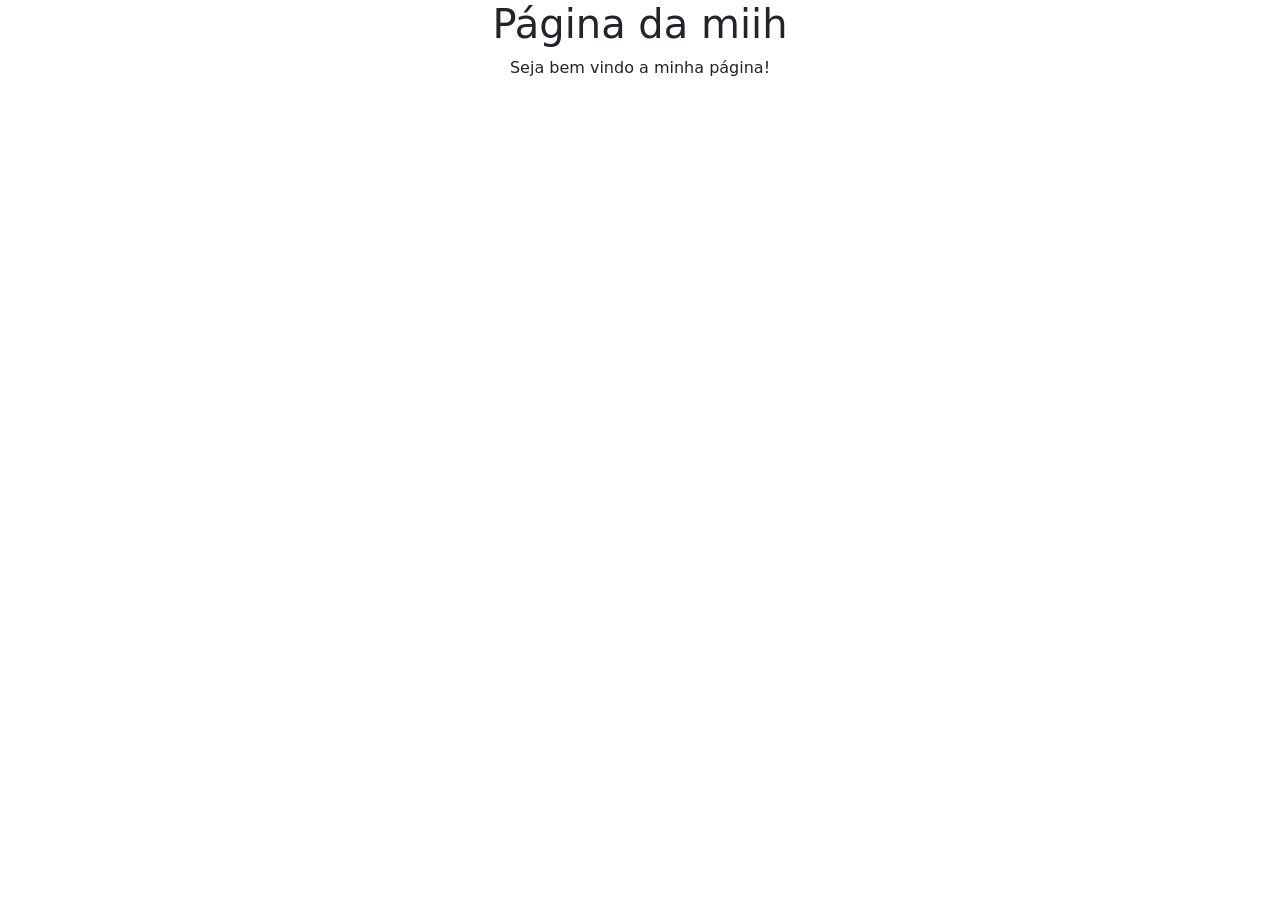
==== index.html @ 03c563b7 "Create index.html criando pagina inicial" ====
<!doctype html>
<html lang="en">
  <head>
    <meta charset="utf-8">
    <meta name="viewport" content="width=device-width, initial-scale=1">
    <title>Página de teste</title>
    <link href="https://cdn.jsdelivr.net/npm/bootstrap@5.3.0/dist/css/bootstrap.min.css" rel="stylesheet" integrity="sha384-9ndCyUaIbzAi2FUVXJi0CjmCapSmO7SnpJef0486qhLnuZ2cdeRhO02iuK6FUUVM" crossorigin="anonymous">
  </head>
  <body>
    <h1 class= "text-center">Página da miih</h1>
<p class= "text-center">Seja bem vindo a minha página! </p>
    <script src="https://cdn.jsdelivr.net/npm/bootstrap@5.3.0/dist/js/bootstrap.bundle.min.js" integrity="sha384-geWF76RCwLtnZ8qwWowPQNguL3RmwHVBC9FhGdlKrxdiJJigb/j/68SIy3Te4Bkz" crossorigin="anonymous"></script>
  </body>
</html>
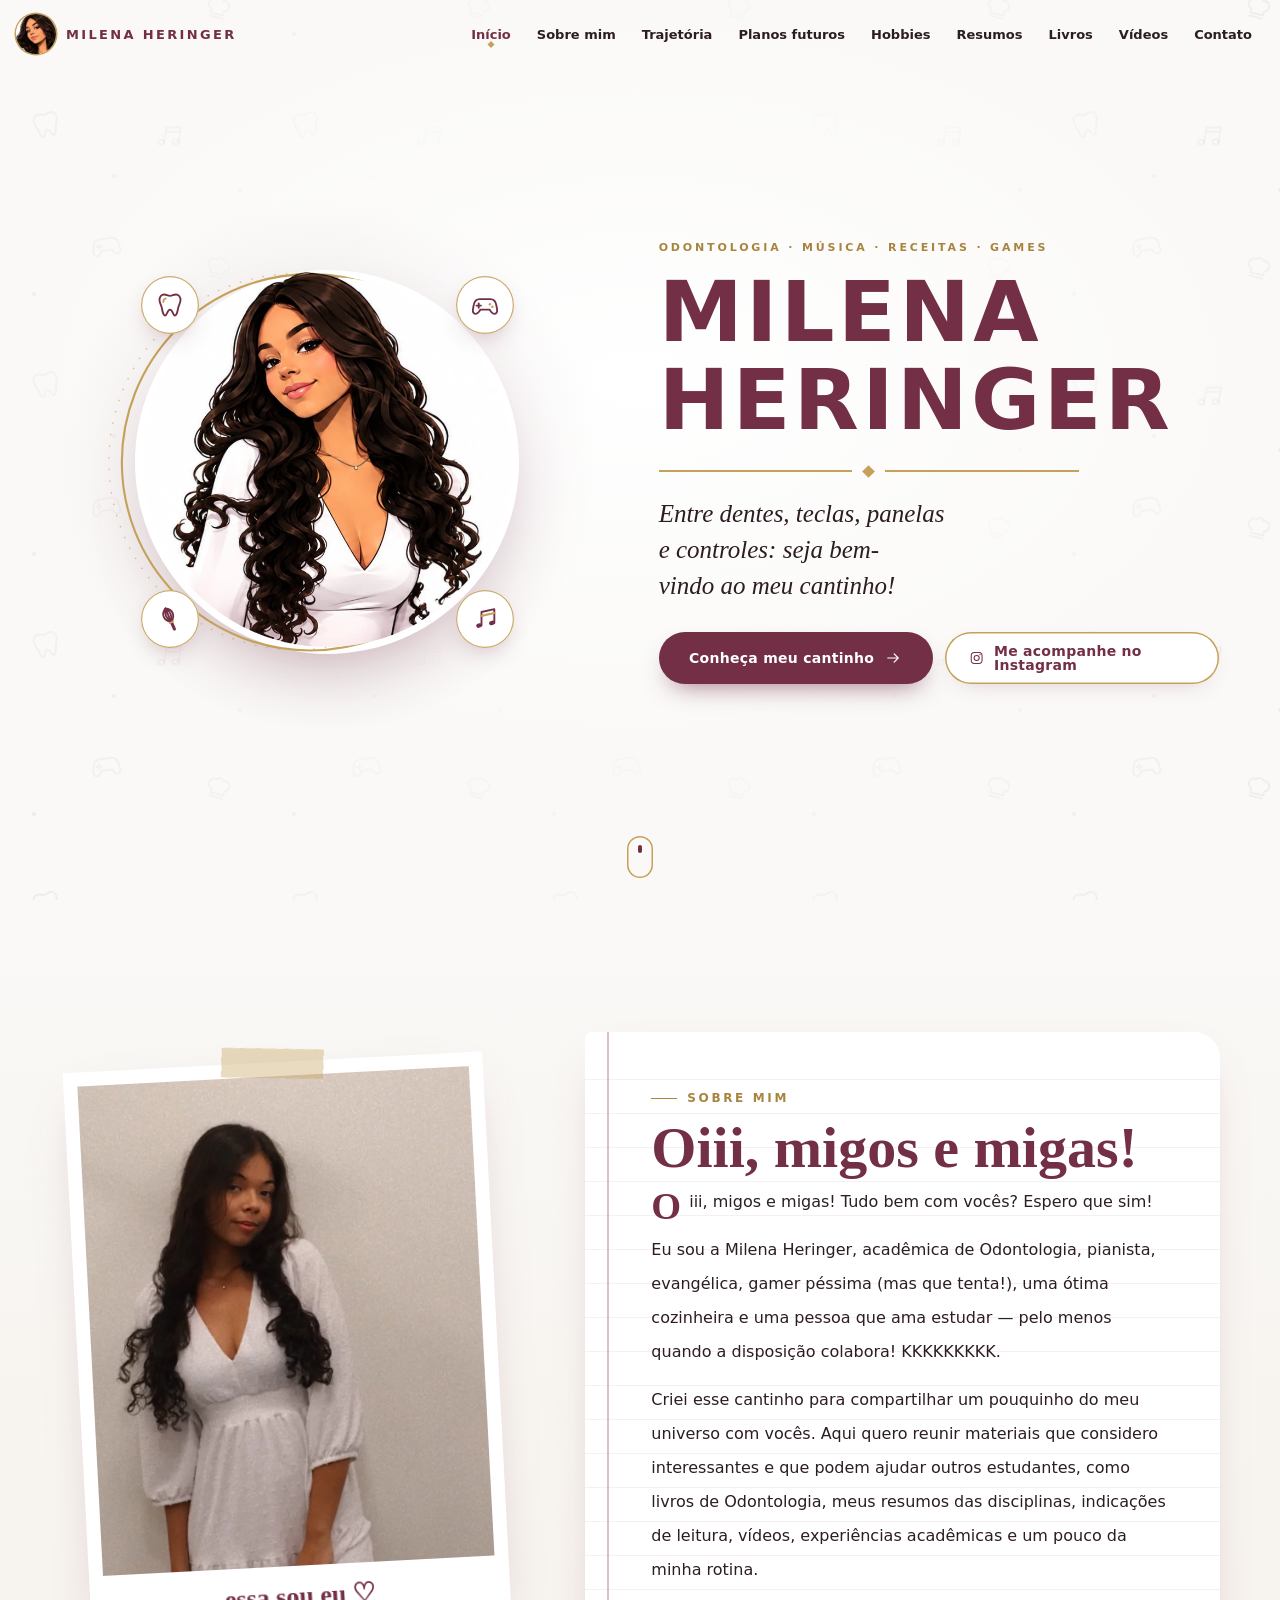
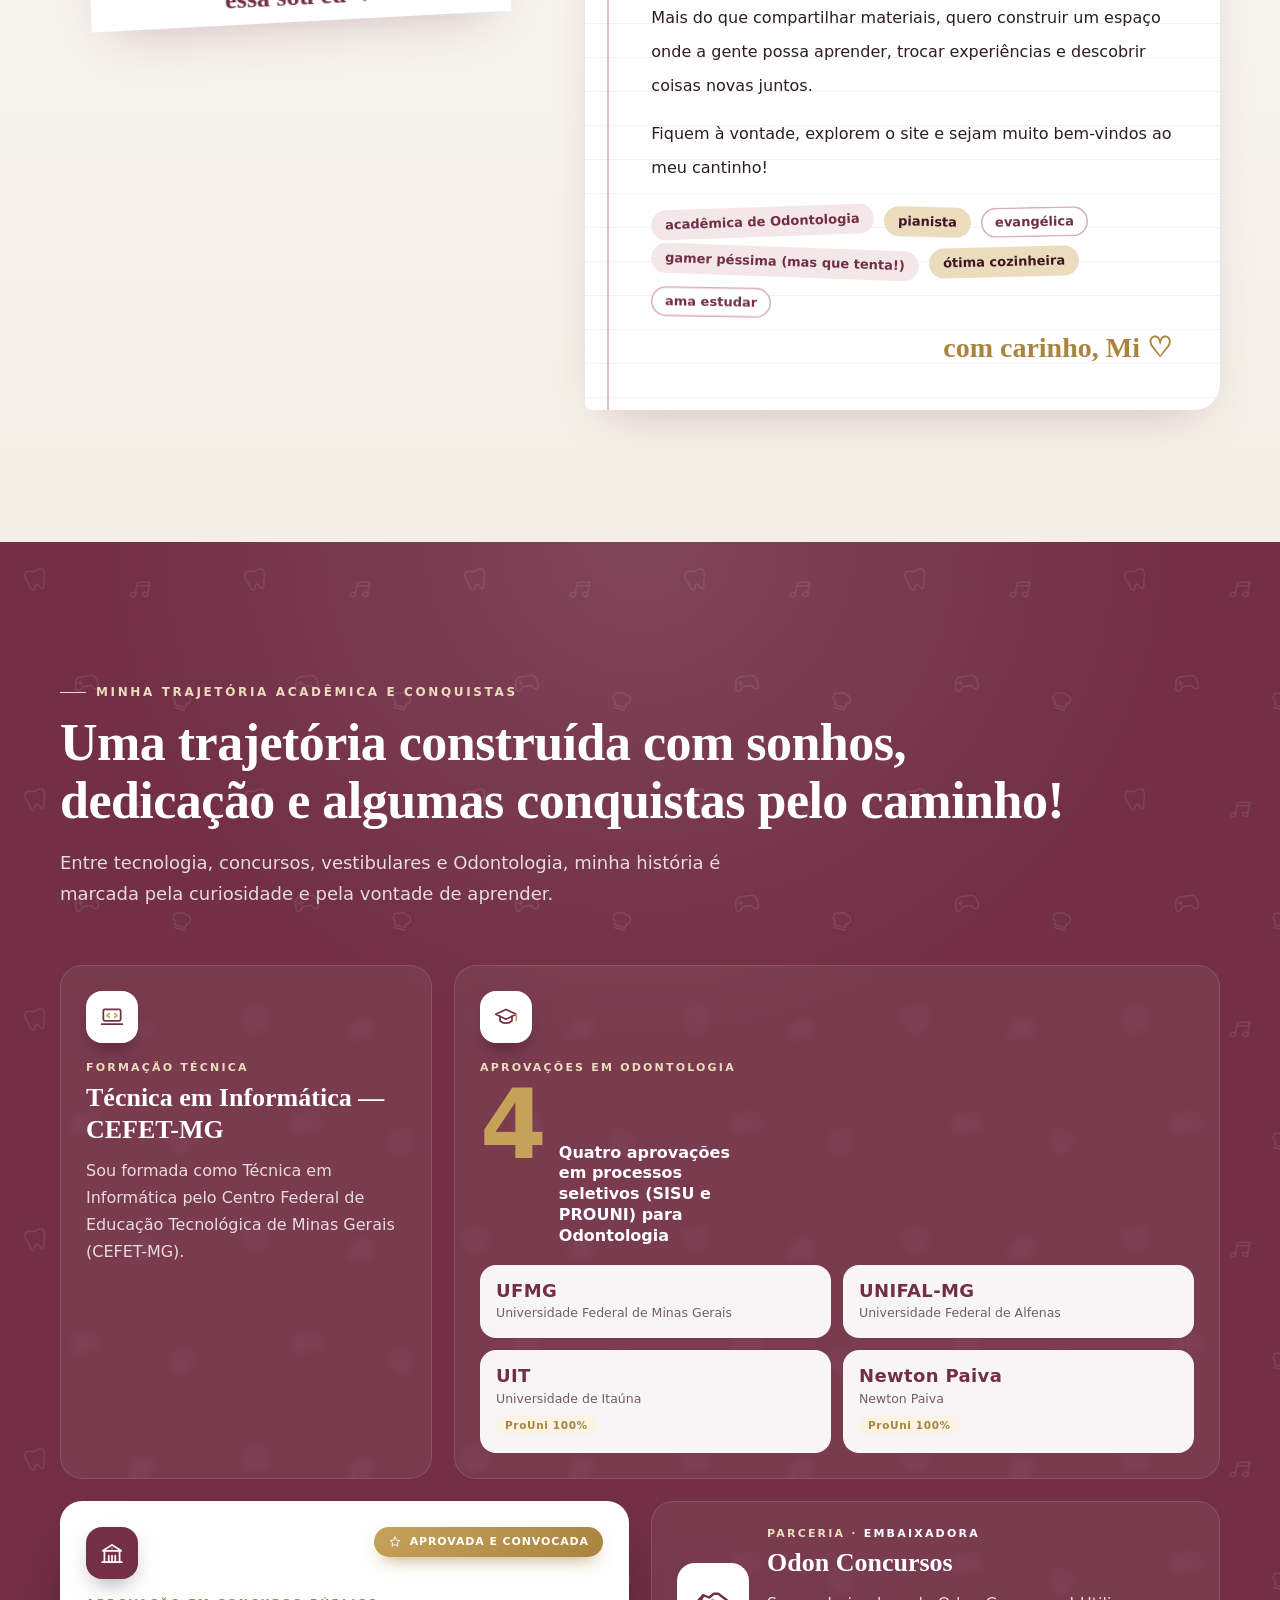
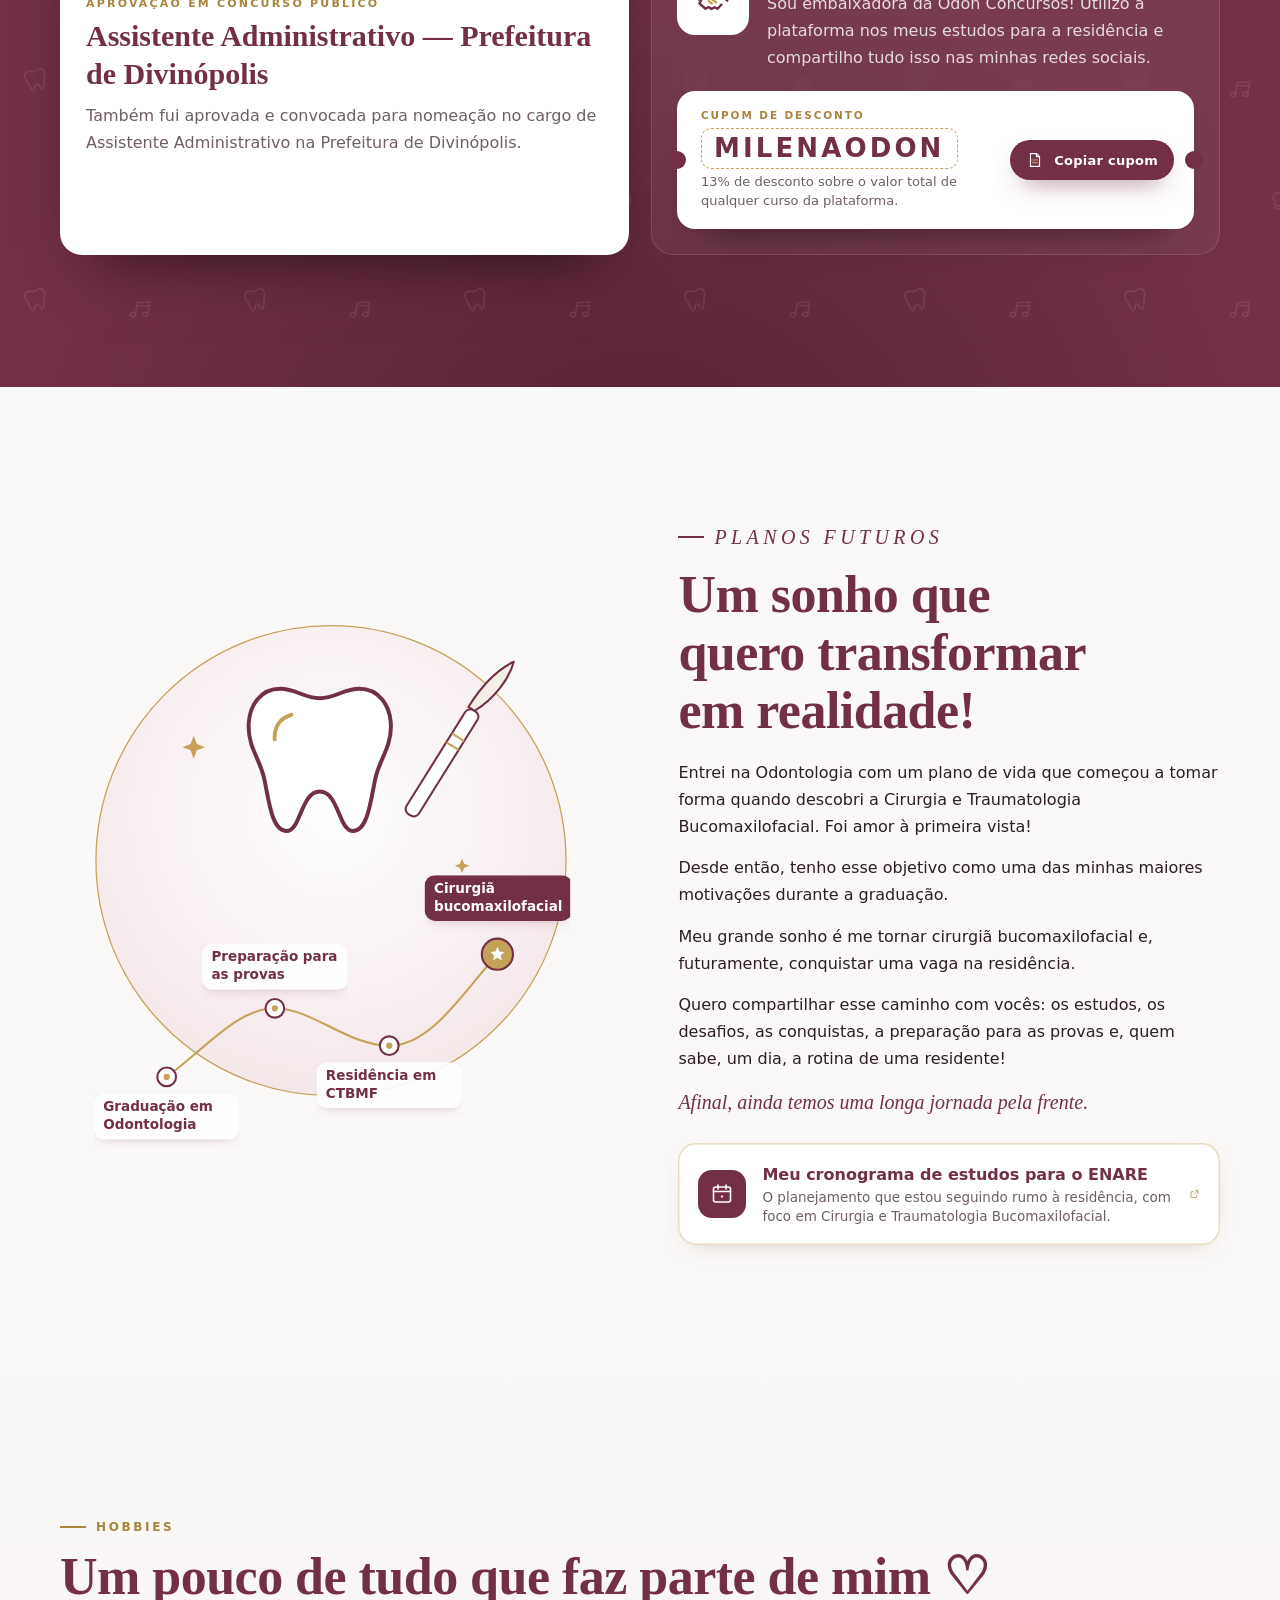
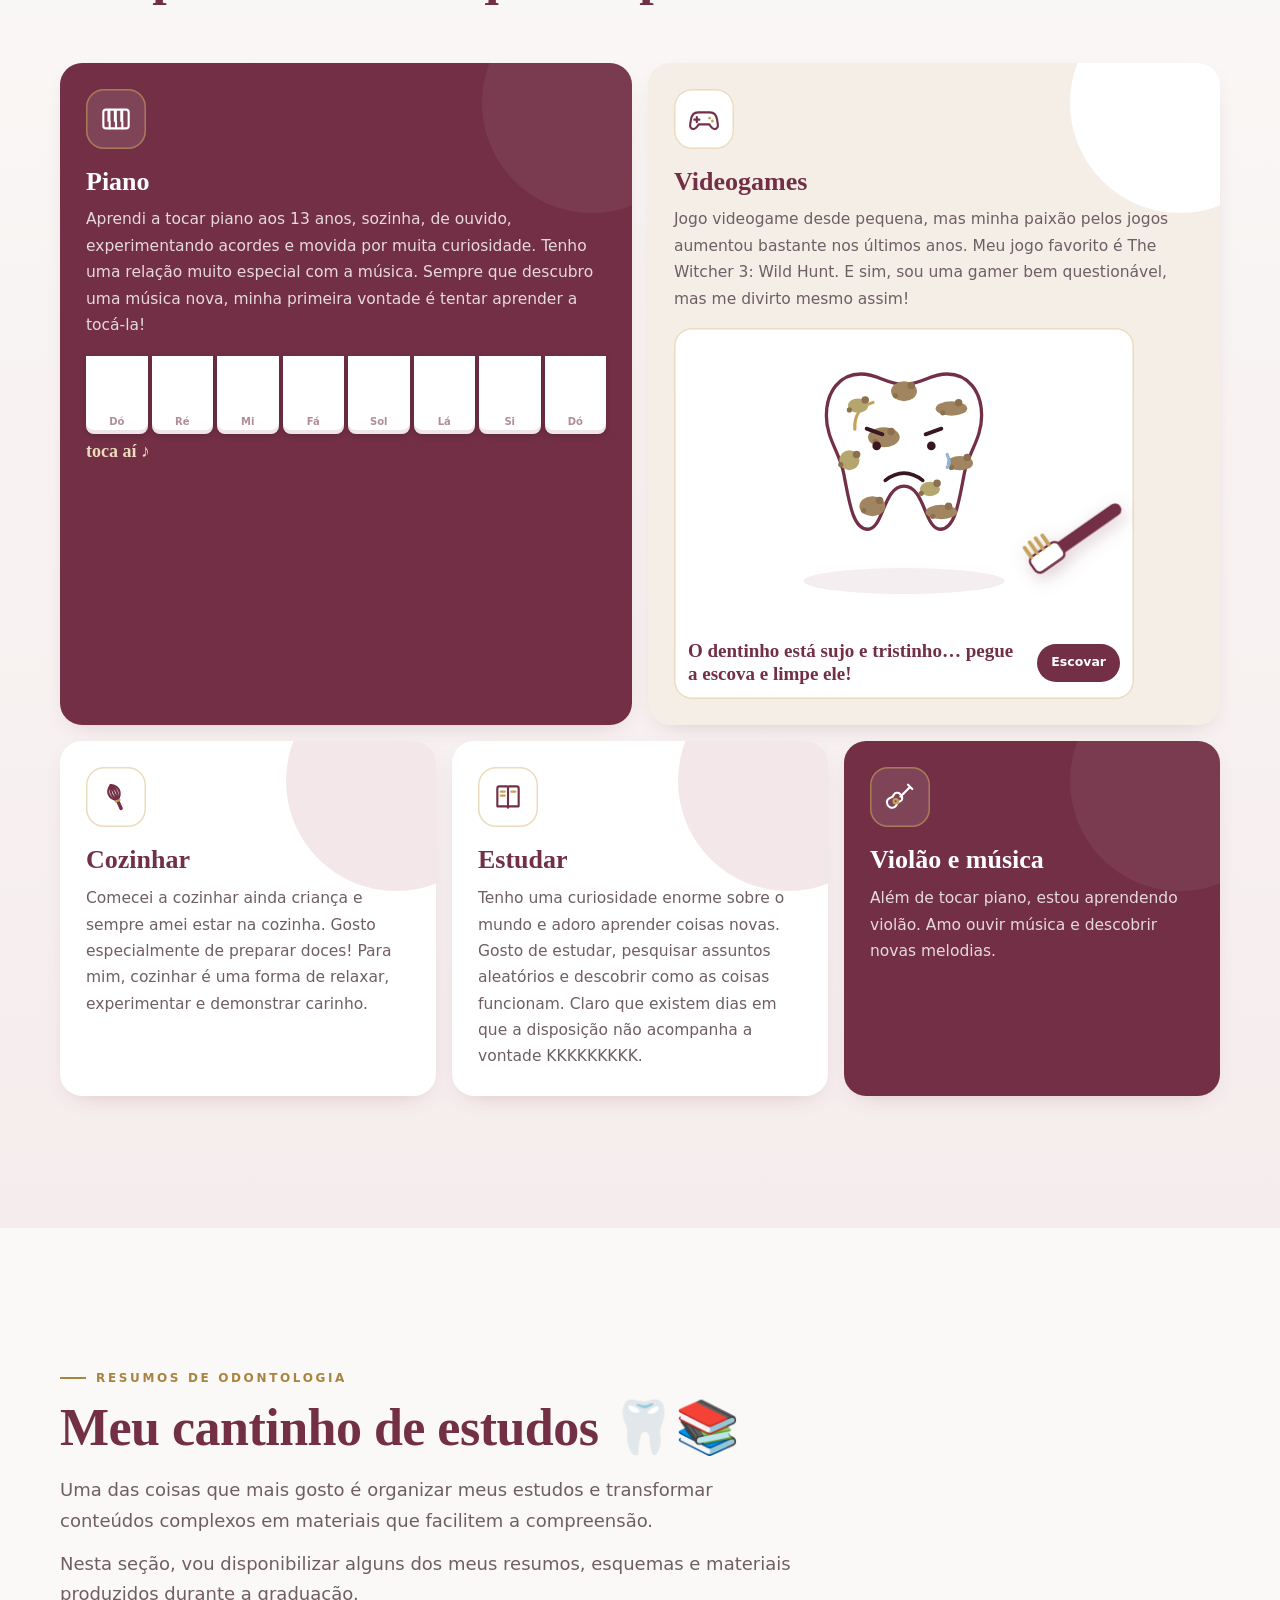
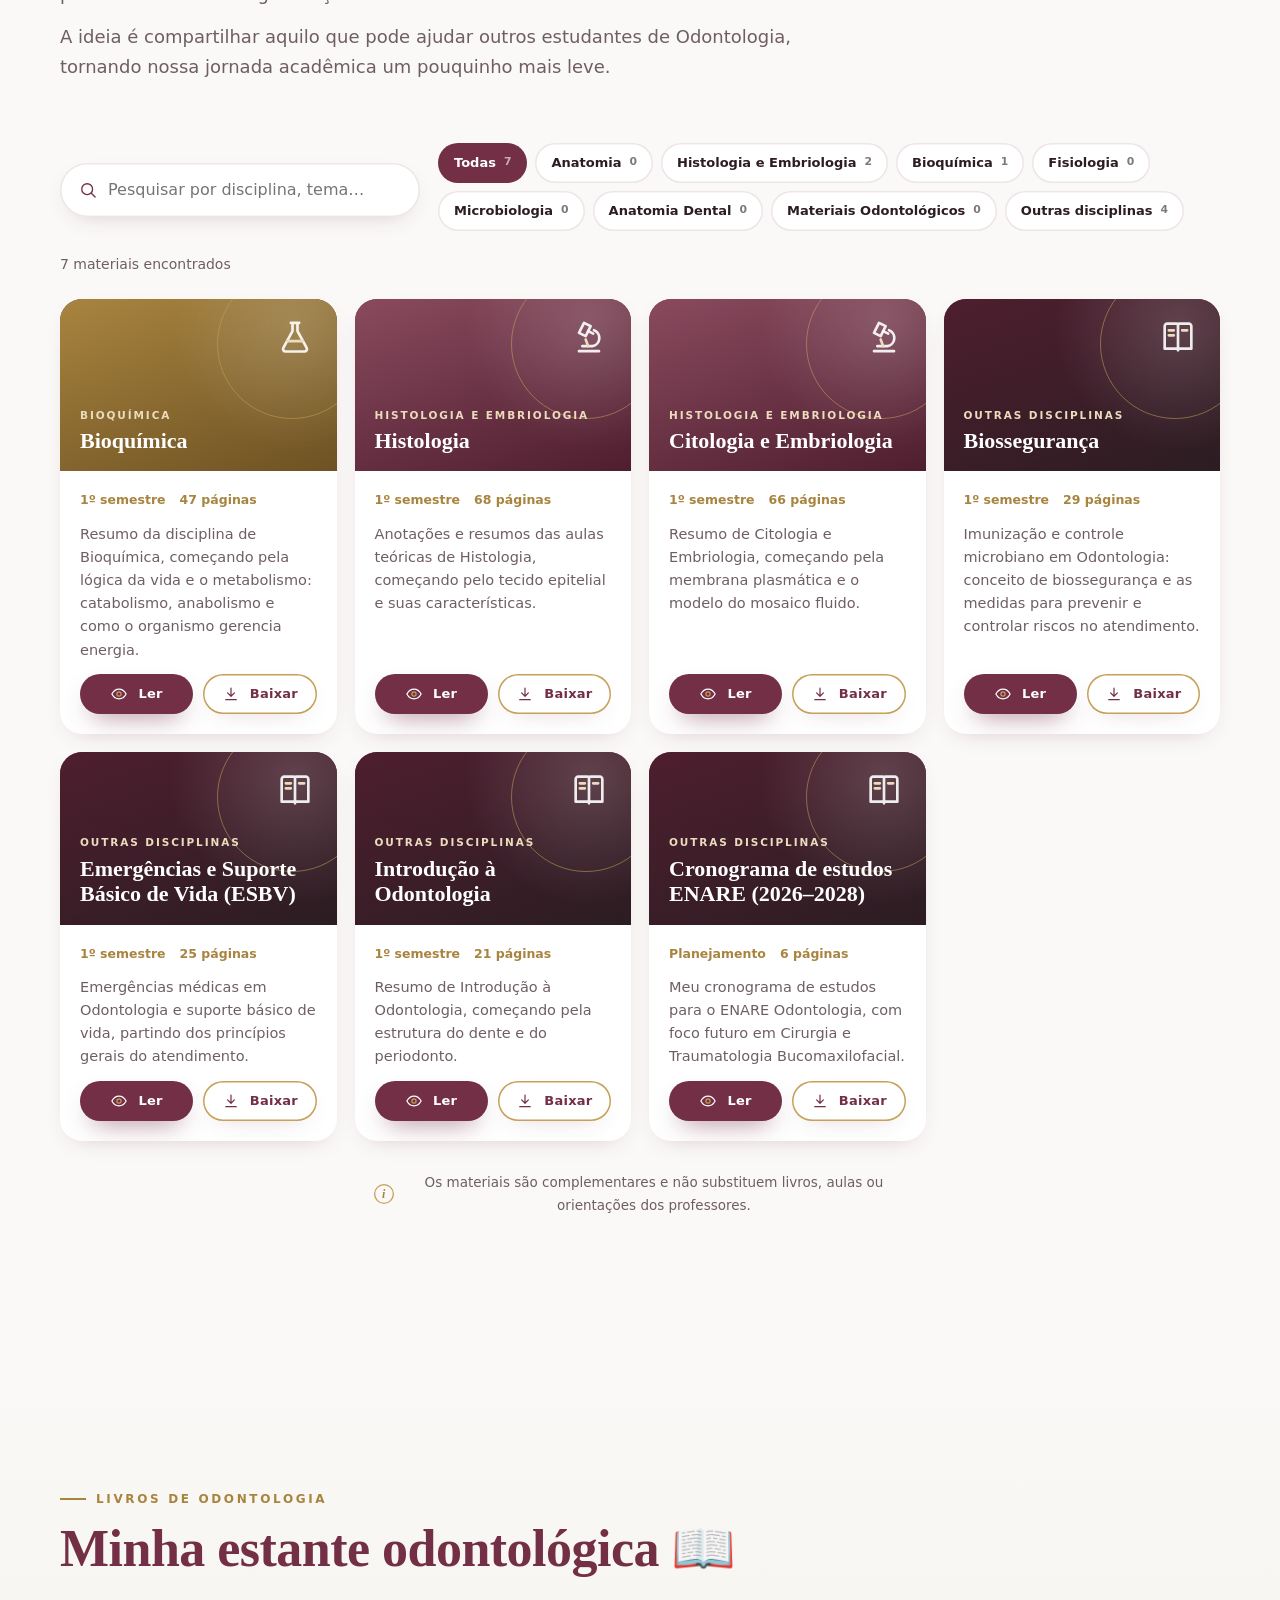
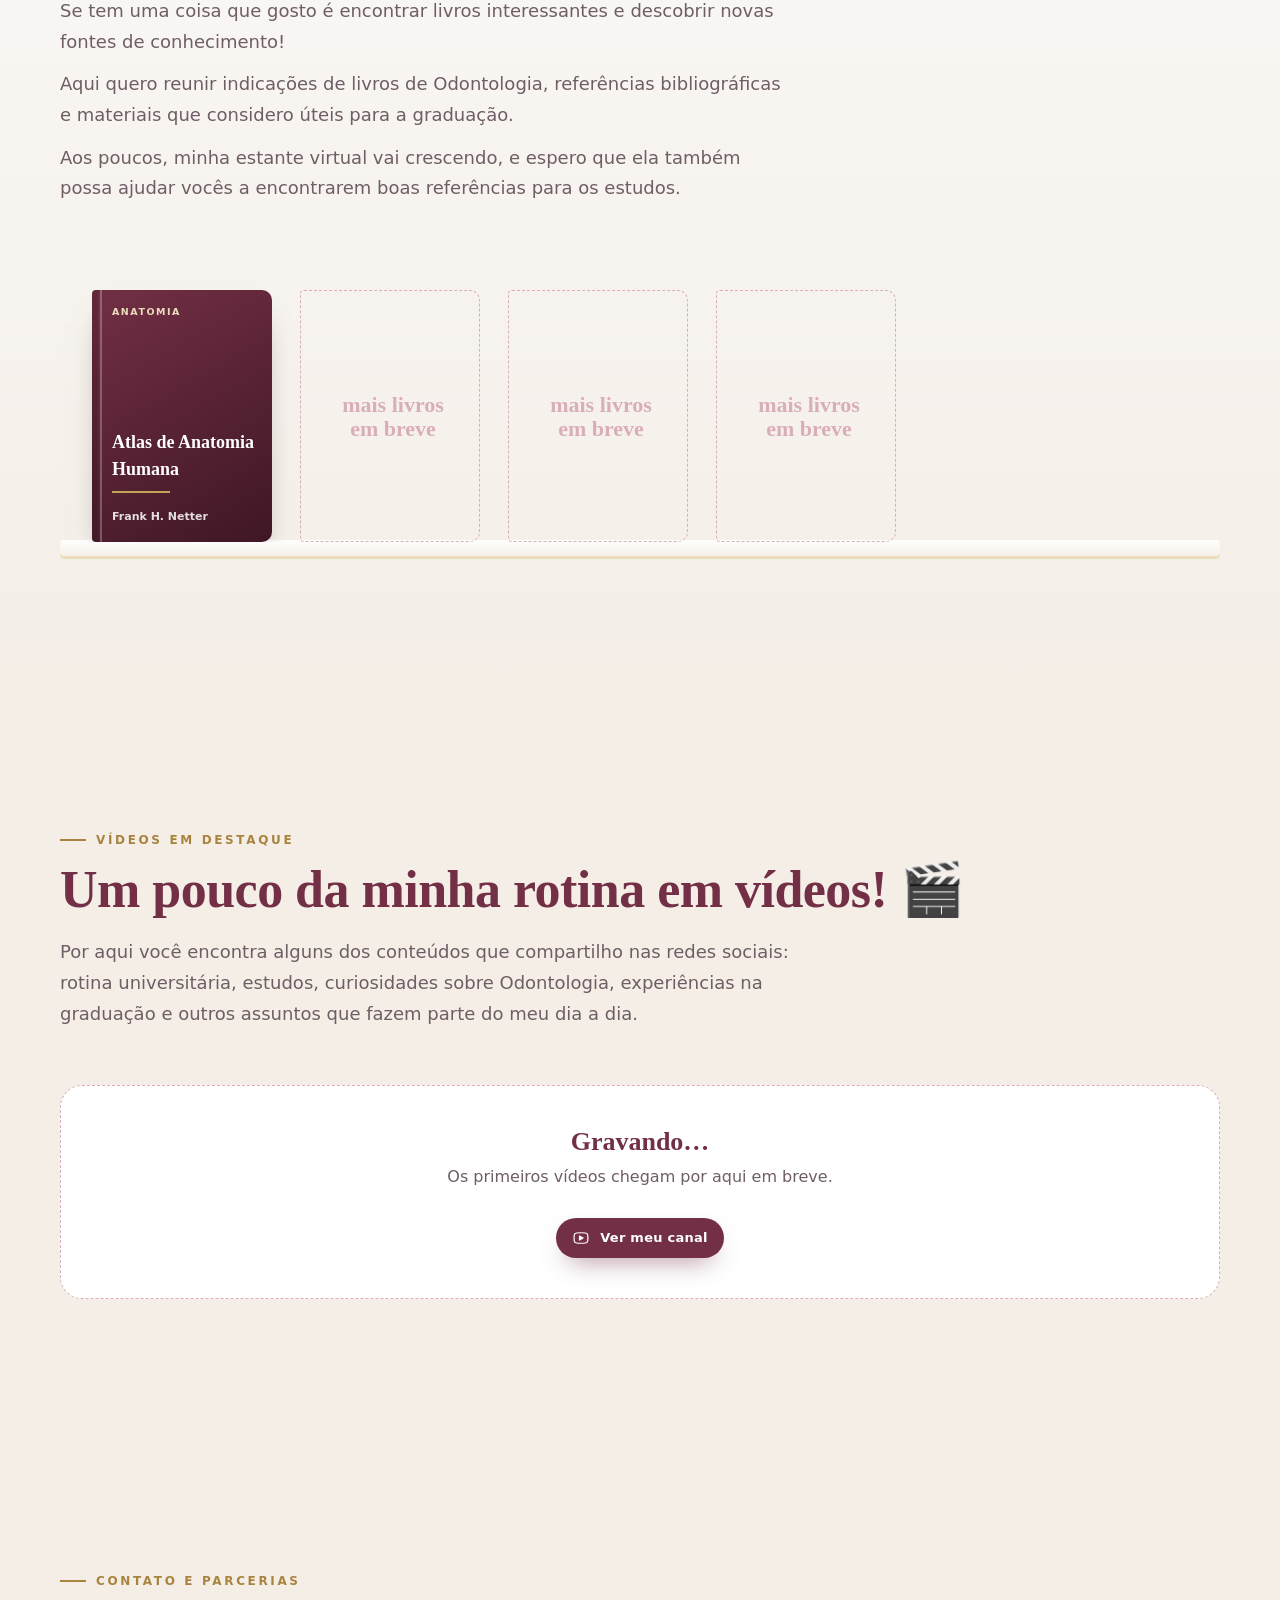
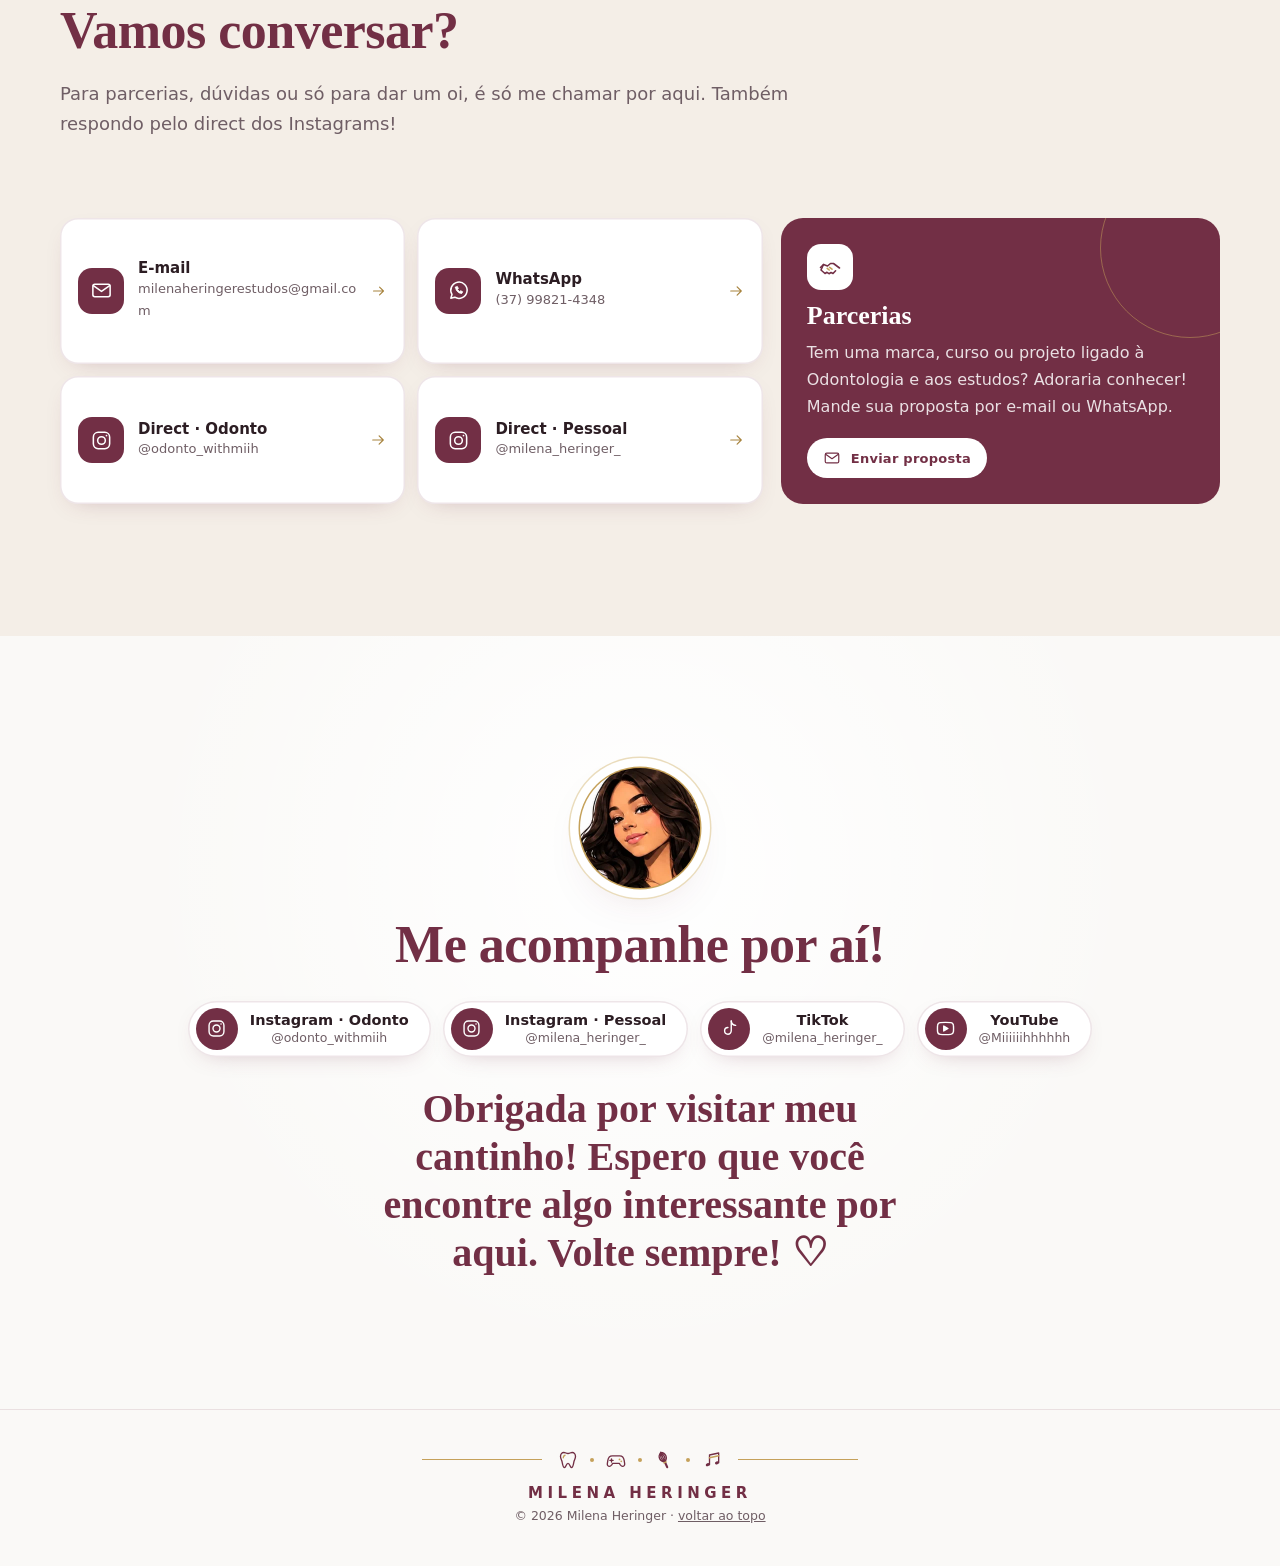
==== commit fe038698: "primeira versão do site" ====
--- a/index.html
+++ b/index.html
@@ -1,14 +1,233 @@
 <!doctype html>
-<html lang="en">
-  <head>
-    <meta charset="utf-8">
-    <meta name="viewport" content="width=device-width, initial-scale=1">
-    <title>Página de teste</title>
-    <link href="https://cdn.jsdelivr.net/npm/bootstrap@5.3.0/dist/css/bootstrap.min.css" rel="stylesheet" integrity="sha384-9ndCyUaIbzAi2FUVXJi0CjmCapSmO7SnpJef0486qhLnuZ2cdeRhO02iuK6FUUVM" crossorigin="anonymous">
-  </head>
-  <body>
-    <h1 class= "text-center">Página da miih</h1>
-<p class= "text-center">Seja bem vindo a minha página! </p>
-    <script src="https://cdn.jsdelivr.net/npm/bootstrap@5.3.0/dist/js/bootstrap.bundle.min.js" integrity="sha384-geWF76RCwLtnZ8qwWowPQNguL3RmwHVBC9FhGdlKrxdiJJigb/j/68SIy3Te4Bkz" crossorigin="anonymous"></script>
-  </body>
+<html lang="pt-BR">
+<head>
+<meta charset="utf-8">
+<meta name="viewport" content="width=device-width, initial-scale=1, viewport-fit=cover">
+<title>Milena Heringer · Odontologia, música, receitas e games</title>
+<meta name="description" content="O cantinho da Milena Heringer: acadêmica de Odontologia, pianista e apaixonada por estudar. Resumos de Odontologia, estante de livros, trajetória e um pouco da rotina.">
+<meta name="theme-color" content="#FAF9F7">
+<meta name="color-scheme" content="light">
+<meta http-equiv="Content-Security-Policy" content="default-src 'self'; script-src 'self' https://cdn.jsdelivr.net; style-src 'self' 'unsafe-inline' https://fonts.googleapis.com; font-src https://fonts.gstatic.com; img-src 'self' data: blob: https://i.ytimg.com https://*.supabase.co; connect-src 'self' https://*.supabase.co wss://*.supabase.co https://cdn.jsdelivr.net; frame-src https://www.youtube-nocookie.com; media-src 'self' https://*.supabase.co; object-src 'none'; base-uri 'self'; form-action 'self'">
+<meta name="referrer" content="strict-origin-when-cross-origin">
+<meta property="og:type" content="website">
+<meta property="og:locale" content="pt_BR">
+<meta property="og:title" content="Milena Heringer · meu cantinho">
+<meta property="og:description" content="Odontologia, música, receitas e games — resumos, livros e um pouco da minha rotina.">
+<meta property="og:image" content="assets/og-image.jpg">
+<meta name="twitter:card" content="summary_large_image">
+<link rel="icon" href="assets/favicon.svg" type="image/svg+xml">
+<link rel="apple-touch-icon" href="assets/apple-touch-icon.png">
+<link rel="preconnect" href="https://fonts.googleapis.com">
+<link rel="preconnect" href="https://fonts.gstatic.com" crossorigin>
+<link rel="stylesheet" href="https://fonts.googleapis.com/css2?family=Caveat:wght@500;700&family=Fraunces:ital,opsz,wght@0,9..144,500;0,9..144,600;1,9..144,500;1,9..144,600&family=Montserrat:wght@400;500;600;700;800&display=swap">
+<link rel="preload" as="image" href="assets/boneca.webp">
+<link rel="stylesheet" href="css/styles.css?v=5">
+<script type="application/ld+json">{"@context":"https://schema.org","@type":"Person","name":"Milena Heringer","description":"Acadêmica de Odontologia, pianista e criadora de conteúdo.","knowsAbout":["Odontologia","Cirurgia e Traumatologia Bucomaxilofacial","Piano","Culinária","Games"]}</script>
+</head>
+<body>
+<a class="skip" href="#conteudo">Pular para o conteúdo</a>
+<div class="progress" aria-hidden="true"><span></span></div>
+
+<div class="loader" aria-hidden="true">
+  <svg viewBox="0 0 100 100"><circle cx="50" cy="50" r="44"/></svg>
+</div>
+
+<header class="nav" id="topo">
+  <a class="brand" href="#inicio" aria-label="Milena Heringer — início">
+    <span class="brand-dot"><img src="assets/avatar-96.webp" alt="" width="40" height="40"></span>
+    <span class="brand-name">Milena <b>Heringer</b></span>
+  </a>
+  <nav class="menu" id="menu" aria-label="Seções do site">
+    <a href="#inicio">Início</a>
+    <a href="#sobre">Sobre mim</a>
+    <a href="#trajetoria">Trajetória</a>
+    <a href="#planos">Planos futuros</a>
+    <a href="#hobbies">Hobbies</a>
+    <a href="#resumos">Resumos</a>
+    <a href="#livros">Livros</a>
+    <a href="#videos">Vídeos</a>
+    <a href="#contato">Contato</a>
+  </nav>
+  <button class="burger" aria-controls="menu" aria-expanded="false" aria-label="Abrir menu"><span></span><span></span><span></span></button>
+</header>
+
+<main id="conteudo">
+  <!-- 1 · INÍCIO -->
+  <section class="hero" id="inicio" aria-labelledby="hero-name">
+    <div class="hero-pattern" aria-hidden="true"></div>
+    <div class="hero-inner">
+      <div class="portrait" aria-hidden="true">
+        <div class="portrait-glow"></div>
+        <div class="portrait-disc"></div>
+        <svg class="portrait-ring" viewBox="0 0 200 200"><circle cx="100" cy="100" r="98"/></svg>
+        <svg class="portrait-orbit" viewBox="0 0 200 200"><circle cx="100" cy="100" r="98"/></svg>
+        <canvas class="doll" width="700" height="700"></canvas>
+        <div class="orbit">
+          <span class="badge b1"><i data-icon="tooth"></i></span>
+          <span class="badge b2"><i data-icon="pad"></i></span>
+          <span class="badge b3"><i data-icon="whisk"></i></span>
+          <span class="badge b4"><i data-icon="notes"></i></span>
+        </div>
+      </div>
+      <div class="hero-text">
+        <p class="kicker" data-bind="hero.kicker">Odontologia · Música · Receitas · Games</p>
+        <h1 id="hero-name" class="name"><span>Milena</span><span>Heringer</span></h1>
+        <div class="rule" aria-hidden="true"><i></i><b></b><i></i></div>
+        <p class="phrase" data-bind="hero.phrase"></p>
+        <div class="hero-cta">
+          <a class="btn btn-wine" href="#sobre"><span data-bind="hero.ctaPrimary">Conheça meu cantinho</span><span class="btn-ic" data-icon="arrow"></span></a>
+          <a class="btn btn-ghost" id="cta-instagram" target="_blank" rel="noopener" hidden><span class="btn-ic" data-icon="instagram"></span><span data-bind="hero.ctaInstagram">Me acompanhe no Instagram</span></a>
+        </div>
+      </div>
+    </div>
+    <a class="scroll-hint" href="#sobre" aria-label="Rolar para Sobre mim"><span></span></a>
+  </section>
+
+  <!-- 2 · SOBRE MIM -->
+  <section class="about section" id="sobre" aria-labelledby="about-title">
+    <div class="wrap about-grid">
+      <figure class="polaroid reveal">
+        <span class="tape" aria-hidden="true"></span>
+        <img id="about-photo" src="" alt="" width="768" height="1280" loading="lazy" decoding="async">
+        <figcaption data-bind="about.photoCaption"></figcaption>
+      </figure>
+      <article class="diary reveal">
+        <p class="eyebrow" data-bind="about.eyebrow">Sobre mim</p>
+        <h2 id="about-title" class="hand" data-bind="about.title"></h2>
+        <div class="diary-text" id="about-text"></div>
+        <ul class="stickers" id="about-tags" aria-label="Um pouco sobre mim"></ul>
+        <p class="sign" aria-hidden="true">com carinho, Mi ♡</p>
+      </article>
+    </div>
+  </section>
+
+  <!-- 3 · TRAJETÓRIA -->
+  <section class="journey section" id="trajetoria" aria-labelledby="journey-title">
+    <div class="journey-pattern" aria-hidden="true"></div>
+    <div class="wrap">
+      <header class="sec-head light reveal">
+        <p class="eyebrow">Minha trajetória acadêmica e conquistas</p>
+        <h2 id="journey-title" class="title" data-bind="journey.title"></h2>
+        <p class="lead" data-bind="journey.subtitle"></p>
+      </header>
+      <div class="timeline" id="timeline"></div>
+    </div>
+  </section>
+
+  <!-- 4 · PLANOS FUTUROS -->
+  <section class="future section" id="planos" aria-labelledby="future-title">
+    <div class="wrap future-grid">
+      <div class="future-art reveal" aria-hidden="true" id="future-art"></div>
+      <div class="future-text reveal">
+        <p class="eyebrow">Planos futuros</p>
+        <h2 id="future-title" class="title" data-bind="future.title"></h2>
+        <div id="future-text"></div>
+        <a class="plan-card" id="plan-card" target="_blank" rel="noopener" hidden>
+          <span class="plan-ic" data-icon="calendar"></span>
+          <span><b data-bind="future.planTitle"></b><small data-bind="future.planText"></small></span>
+          <span class="plan-go" data-icon="external"></span>
+        </a>
+      </div>
+    </div>
+  </section>
+
+  <!-- 5 · HOBBIES -->
+  <section class="hobbies section" id="hobbies" aria-labelledby="hobbies-title">
+    <div class="wrap">
+      <header class="sec-head reveal">
+        <p class="eyebrow">Hobbies</p>
+        <h2 id="hobbies-title" class="title" data-bind="hobbiesTitle"></h2>
+      </header>
+      <div class="bento" id="hobbies-grid"></div>
+    </div>
+  </section>
+
+  <!-- 6 · RESUMOS -->
+  <section class="study section" id="resumos" aria-labelledby="study-title">
+    <div class="wrap">
+      <header class="sec-head reveal">
+        <p class="eyebrow">Resumos de Odontologia</p>
+        <h2 id="study-title" class="title" data-bind="study.title"></h2>
+        <div class="lead-block" id="study-text"></div>
+      </header>
+      <div class="library-tools reveal">
+        <label class="search">
+          <span class="sr-only">Pesquisar resumos</span>
+          <span data-icon="search"></span>
+          <input id="study-search" type="search" placeholder="Pesquisar por disciplina, tema…" autocomplete="off">
+        </label>
+        <div class="chips" id="study-filters" role="group" aria-label="Filtrar por disciplina"></div>
+      </div>
+      <p class="result-count" id="study-count" aria-live="polite"></p>
+      <div class="library" id="study-grid"></div>
+      <p class="disclaimer" data-bind="study.disclaimer"></p>
+    </div>
+  </section>
+
+  <!-- 7 · LIVROS -->
+  <section class="books section" id="livros" aria-labelledby="books-title">
+    <div class="wrap">
+      <header class="sec-head reveal">
+        <p class="eyebrow">Livros de Odontologia</p>
+        <h2 id="books-title" class="title" data-bind="books.title"></h2>
+        <div class="lead-block" id="books-text"></div>
+      </header>
+      <div class="shelf reveal" id="shelf"></div>
+    </div>
+  </section>
+
+  <!-- 8 · VÍDEOS -->
+  <section class="videos section" id="videos" aria-labelledby="videos-title">
+    <div class="wrap">
+      <header class="sec-head reveal">
+        <p class="eyebrow">Vídeos em destaque</p>
+        <h2 id="videos-title" class="title" data-bind="videos.title"></h2>
+        <p class="lead" data-bind="videos.text"></p>
+      </header>
+      <div class="chips reveal" id="video-filters" role="group" aria-label="Filtrar vídeos"></div>
+      <div class="video-grid" id="video-grid"></div>
+    </div>
+  </section>
+
+  <!-- 9 · CONTATO E PARCERIAS -->
+  <section class="talk section" id="contato" aria-labelledby="talk-title">
+    <div class="wrap talk-grid">
+      <header class="sec-head reveal">
+        <p class="eyebrow">Contato e parcerias</p>
+        <h2 id="talk-title" class="title" data-bind="contact.title"></h2>
+        <p class="lead" data-bind="contact.text"></p>
+      </header>
+      <div class="talk-cards" id="talk-cards"></div>
+    </div>
+  </section>
+
+  <!-- 10 · REDES -->
+  <section class="contact section" id="redes" aria-labelledby="contact-title">
+    <div class="wrap contact-inner reveal">
+      <img class="contact-avatar" src="assets/avatar-240.webp" alt="" width="120" height="120" loading="lazy">
+      <h2 id="contact-title" class="title" data-bind="closing.title"></h2>
+      <div class="socials" id="socials"></div>
+      <p class="closing hand" data-bind="closing.text"></p>
+    </div>
+  </section>
+</main>
+
+<footer class="footer">
+  <div class="signature" aria-hidden="true">
+    <span class="sig-line"></span>
+    <span class="sig-icons"><i data-icon="tooth"></i><b></b><i data-icon="pad"></i><b></b><i data-icon="whisk"></i><b></b><i data-icon="notes"></i></span>
+    <span class="sig-line"></span>
+  </div>
+  <p class="footer-name">MILENA HERINGER</p>
+  <p class="footer-small">© <span id="year"></span> Milena Heringer · <a href="#inicio">voltar ao topo</a></p>
+</footer>
+
+<dialog class="modal" id="modal" aria-labelledby="modal-title">
+  <button class="modal-x" data-close aria-label="Fechar"></button>
+  <div class="modal-body" id="modal-body"></div>
+</dialog>
+
+<noscript><p class="noscript">Para ver todo o conteúdo do site, ative o JavaScript do navegador.</p></noscript>
+<script type="module" src="js/main.js"></script>
+</body>
 </html>
--- a/css/styles.css
+++ b/css/styles.css
@@ -0,0 +1,534 @@
+/* ───────────────────────── Milena Heringer · identidade ───────────────────────── */
+:root {
+  --off: #FAF9F7;
+  --paper: #FFFFFF;
+  --cream: #F4EEE7;
+  --blush: #F4E7E9;
+  --rose: #D9AEB8;
+  --wine: #722F45;
+  --wine-2: #5C2337;
+  --wine-3: #3F1724;
+  --gold: #C5A15A;
+  --gold-2: #A8843F;
+  --gold-soft: #EADCBC;
+  --ink: #2C1D23;
+  --muted: #6F5E65;
+  --line: rgba(114, 47, 69, .12);
+  --shadow: 0 18px 50px -24px rgba(114, 47, 69, .35);
+  --shadow-sm: 0 8px 24px -14px rgba(114, 47, 69, .35);
+  --r: 22px;
+  --f-sans: 'Montserrat', system-ui, -apple-system, 'Segoe UI', sans-serif;
+  --f-serif: 'Fraunces', Georgia, 'Times New Roman', serif;
+  --f-hand: 'Caveat', 'Segoe Print', cursive;
+  --ease: cubic-bezier(.22, .8, .24, 1);
+  --nav-h: 68px;
+}
+*, *::before, *::after { box-sizing: border-box; }
+html { scroll-behavior: smooth; scroll-padding-top: calc(var(--nav-h) + 8px); -webkit-text-size-adjust: 100%; }
+body {
+  margin: 0; background: var(--off); color: var(--ink);
+  font: 400 16px/1.7 var(--f-sans); overflow-x: hidden;
+  -webkit-font-smoothing: antialiased; text-rendering: optimizeLegibility;
+}
+img, svg, canvas { display: block; max-width: 100%; }
+img { height: auto; }
+a { color: var(--wine); }
+button { font: inherit; color: inherit; }
+::selection { background: var(--gold-soft); color: var(--wine-3); }
+:focus-visible { outline: 2.5px solid var(--gold); outline-offset: 3px; border-radius: 8px; }
+[hidden] { display: none !important; }
+.sr-only { position: absolute; width: 1px; height: 1px; overflow: hidden; clip: rect(0 0 0 0); white-space: nowrap; }
+.skip { position: fixed; left: 12px; top: -60px; z-index: 100; background: var(--wine); color: #fff; padding: 10px 16px; border-radius: 999px; text-decoration: none; transition: top .2s; }
+.skip:focus { top: 12px; }
+.wrap { width: min(1160px, 100% - 32px); margin-inline: auto; }
+.section { position: relative; padding: clamp(72px, 11vw, 132px) 0; }
+.ic { width: 1em; height: 1em; fill: none; stroke: currentColor; stroke-width: 1.6; stroke-linecap: round; stroke-linejoin: round; flex: none; }
+.ic .g { stroke: var(--gold); }
+.ic .gf { fill: var(--gold); stroke: none; }
+.ic .gfw { fill: currentColor; stroke: none; }
+
+/* ── type ── */
+.eyebrow { margin: 0 0 14px; font: 700 12px/1.2 var(--f-sans); letter-spacing: .22em; text-transform: uppercase; color: var(--gold-2); display: inline-flex; align-items: center; gap: 10px; }
+.eyebrow::before { content: ""; width: 26px; height: 1.5px; background: currentColor; }
+.title { margin: 0 0 18px; font: 600 clamp(30px, 5.2vw, 52px)/1.12 var(--f-serif); color: var(--wine); letter-spacing: -.01em; text-wrap: balance; }
+.lead, .lead-block p { margin: 0 0 12px; color: var(--muted); font-size: clamp(16px, 1.6vw, 18px); max-width: 64ch; text-wrap: pretty; }
+.hand { font-family: var(--f-hand); font-weight: 700; }
+.sec-head { margin-bottom: clamp(32px, 5vw, 56px); }
+.sec-head.light .title, .sec-head.light .lead { color: #fff; }
+.sec-head.light .lead { color: rgba(255, 255, 255, .82); }
+.sec-head.light .eyebrow { color: var(--gold-soft); }
+
+/* ── progress + loader ── */
+.progress { position: fixed; inset: 0 0 auto; height: 3px; z-index: 60; pointer-events: none; }
+.progress span { display: block; height: 100%; background: linear-gradient(90deg, var(--gold), var(--wine)); transform-origin: 0 50%; transform: scaleX(0); }
+.loader { position: fixed; inset: 0; z-index: 90; display: grid; place-items: center; background: var(--off); transition: opacity .6s var(--ease), visibility .6s; }
+.loader svg { width: 64px; height: 64px; transform: rotate(-90deg); }
+.loader circle { fill: none; stroke: var(--gold); stroke-width: 2; stroke-dasharray: 277; stroke-dashoffset: 277; animation: ring 1.1s var(--ease) forwards, spin 1.4s linear .9s infinite; transform-origin: center; }
+.is-loaded .loader { opacity: 0; visibility: hidden; }
+@keyframes ring { to { stroke-dashoffset: 40; } }
+@keyframes spin { to { transform: rotate(360deg); } }
+
+/* ── nav ── */
+.nav {
+  position: fixed; inset: 0 0 auto; z-index: 50; height: var(--nav-h);
+  display: flex; align-items: center; justify-content: space-between; gap: 16px;
+  padding: 0 max(16px, env(safe-area-inset-left)) 0 max(16px, env(safe-area-inset-left));
+  transition: background .35s, box-shadow .35s, backdrop-filter .35s;
+}
+.nav.scrolled { background: rgba(250, 249, 247, .86); backdrop-filter: blur(14px) saturate(1.2); -webkit-backdrop-filter: blur(14px) saturate(1.2); box-shadow: 0 1px 0 var(--line); }
+.brand { display: flex; align-items: center; gap: 10px; text-decoration: none; color: var(--wine); position: relative; z-index: 2; }
+.brand-dot { width: 40px; height: 40px; border-radius: 50%; overflow: hidden; background: #fff; box-shadow: 0 0 0 1.5px var(--gold); }
+.brand-name { font: 600 13px/1 var(--f-sans); letter-spacing: .18em; text-transform: uppercase; }
+.brand-name b { font-weight: 800; }
+.menu { display: flex; gap: 2px; }
+.menu a { position: relative; padding: 8px 12px; font: 600 13px/1 var(--f-sans); color: var(--ink); text-decoration: none; border-radius: 999px; transition: color .25s, background .25s; }
+.menu a::after { content: ""; position: absolute; left: 50%; bottom: 2px; width: 5px; height: 5px; background: var(--gold); transform: translateX(-50%) rotate(45deg) scale(0); transition: transform .3s var(--ease); }
+.menu a:hover { color: var(--wine); background: rgba(114, 47, 69, .06); }
+.menu a.active { color: var(--wine); }
+.menu a.active::after { transform: translateX(-50%) rotate(45deg) scale(1); }
+.burger { display: none; position: relative; z-index: 2; width: 44px; height: 44px; border: 0; background: #fff; border-radius: 50%; box-shadow: var(--shadow-sm); cursor: pointer; }
+.burger span { position: absolute; left: 13px; right: 13px; height: 2px; background: var(--wine); border-radius: 2px; transition: transform .35s var(--ease), opacity .2s; }
+.burger span:nth-child(1) { top: 15px; } .burger span:nth-child(2) { top: 21px; } .burger span:nth-child(3) { top: 27px; right: 19px; }
+.menu-open .burger span:nth-child(1) { transform: translateY(6px) rotate(45deg); }
+.menu-open .burger span:nth-child(2) { opacity: 0; }
+.menu-open .burger span:nth-child(3) { transform: translateY(-6px) rotate(-45deg); right: 13px; }
+
+@media (max-width: 1040px) {
+  .burger { display: block; }
+  .menu {
+    position: fixed; inset: 0; z-index: 1; flex-direction: column; justify-content: center; gap: 4px;
+    padding: 90px 28px 40px; background: var(--off);
+    background-image: radial-gradient(circle at 85% 10%, var(--blush), transparent 45%);
+    opacity: 0; visibility: hidden; transition: opacity .35s var(--ease), visibility .35s;
+  }
+  .menu a { font: 600 clamp(26px, 7vw, 34px)/1.15 var(--f-serif); padding: 10px 6px; color: var(--wine); transform: translateY(14px); opacity: 0; transition: transform .45s var(--ease), opacity .45s; border-radius: 12px; }
+  .menu a::after { left: auto; right: 8px; top: 50%; bottom: auto; transform: translateY(-50%) rotate(45deg) scale(0); }
+  .menu a.active::after { transform: translateY(-50%) rotate(45deg) scale(1); }
+  .menu-open .menu { opacity: 1; visibility: visible; }
+  .menu-open .menu a { transform: none; opacity: 1; }
+  .menu-open .menu a:nth-child(2) { transition-delay: .03s; } .menu-open .menu a:nth-child(3) { transition-delay: .06s; }
+  .menu-open .menu a:nth-child(4) { transition-delay: .09s; } .menu-open .menu a:nth-child(5) { transition-delay: .12s; }
+  .menu-open .menu a:nth-child(6) { transition-delay: .15s; } .menu-open .menu a:nth-child(7) { transition-delay: .18s; }
+  .menu-open .menu a:nth-child(8) { transition-delay: .21s; }
+  .menu-open { overflow: hidden; }
+}
+
+/* ── buttons ── */
+.btn {
+  --bg: var(--wine); position: relative; display: inline-flex; align-items: center; justify-content: center; gap: 10px;
+  min-height: 52px; padding: 0 24px; border-radius: 999px; border: 0; cursor: pointer;
+  font: 700 14px/1 var(--f-sans); letter-spacing: .02em; text-decoration: none; isolation: isolate; overflow: hidden;
+  transition: transform .35s var(--ease), box-shadow .35s var(--ease), color .3s, background .3s;
+}
+.btn .ic { font-size: 18px; transition: transform .35s var(--ease); }
+.btn-wine { background: var(--wine); color: #fff; box-shadow: 0 12px 26px -12px rgba(114, 47, 69, .7); }
+.btn-wine::before { content: ""; position: absolute; inset: 0; z-index: -1; background: var(--wine-2); transform: translateY(101%); transition: transform .4s var(--ease); }
+.btn-wine:hover::before { transform: none; }
+.btn-wine:hover .ic { transform: translateX(4px); }
+.btn-ghost { background: #fff; color: var(--wine); box-shadow: inset 0 0 0 1.5px var(--gold), var(--shadow-sm); }
+.btn-ghost:hover { background: var(--gold); color: #fff; }
+.btn:hover { transform: translateY(-2px); }
+.btn:active { transform: translateY(0) scale(.98); }
+.btn-sm { min-height: 40px; padding: 0 16px; font-size: 13px; }
+.btn-ic { display: inline-flex; }
+
+/* ── hero ── */
+.hero { position: relative; min-height: 100svh; display: grid; align-items: center; padding: calc(var(--nav-h) + 28px) 0 72px; overflow: hidden;
+  background: radial-gradient(ellipse 70% 60% at 50% 42%, #fff 0%, rgba(255, 255, 255, 0) 70%), var(--off); }
+.hero-pattern { position: absolute; inset: -20%; opacity: .5; pointer-events: none;
+  background-image: url("../assets/pattern.svg"); background-size: 260px; animation: drift 60s linear infinite;
+  -webkit-mask-image: radial-gradient(circle at 50% 45%, transparent 22%, #000 70%); mask-image: radial-gradient(circle at 50% 45%, transparent 22%, #000 70%); }
+@keyframes drift { to { transform: translate(260px, -260px); } }
+.hero-inner { position: relative; width: min(1160px, 100% - 32px); margin-inline: auto; display: grid; gap: clamp(28px, 5vw, 64px); justify-items: center; text-align: center; }
+.portrait { --s: min(68vw, 380px); position: relative; width: var(--s); height: var(--s); }
+.portrait-glow { position: absolute; inset: -30%; border-radius: 50%; background: radial-gradient(circle, rgba(114, 47, 69, .12), rgba(114, 47, 69, 0) 62%); }
+.portrait-disc { position: absolute; inset: 0; border-radius: 50%; background: #fff; box-shadow: 0 30px 70px -30px rgba(114, 47, 69, .45); transform: scale(.9); opacity: 0; transition: transform 1.1s var(--ease), opacity .9s; }
+.portrait-ring, .portrait-orbit { position: absolute; inset: -4.5%; width: 109%; height: 109%; overflow: visible; transform: rotate(-90deg); }
+.portrait-ring circle { fill: none; stroke: var(--gold); stroke-width: 1.1; stroke-linecap: round; stroke-dasharray: 616; stroke-dashoffset: 616; transition: stroke-dashoffset 1.6s var(--ease) .25s; }
+.portrait-orbit { inset: -8%; width: 116%; height: 116%; animation: orbit 80s linear infinite; }
+.portrait-orbit circle { fill: none; stroke: var(--gold); stroke-width: .8; stroke-dasharray: .1 6; stroke-linecap: round; opacity: 0; transition: opacity 1.2s 1.2s; }
+@keyframes orbit { to { transform: rotate(270deg); } }
+.doll { position: absolute; inset: 0; width: 100%; height: 100%; opacity: 0; transform: translateY(14px); transition: opacity 1.1s var(--ease) .35s, transform 1.4s var(--ease) .3s; }
+.orbit { position: absolute; inset: 0; animation: orbit-spin 48s linear infinite; }
+.badge > i { display: grid; place-items: center; animation: orbit-spin 48s linear infinite reverse; }
+@keyframes orbit-spin { to { transform: rotate(360deg); } }
+.badge { position: absolute; left: calc(50% + var(--x) * var(--s)); top: calc(50% + var(--y) * var(--s)); translate: -50% -50%; width: clamp(44px, 12vw, 58px); aspect-ratio: 1; display: grid; place-items: center; border-radius: 50%; background: #fff; color: var(--wine);
+  box-shadow: inset 0 0 0 1.2px rgba(197, 161, 90, .9), 0 10px 26px -12px rgba(114, 47, 69, .45); font-size: clamp(22px, 5.6vw, 28px);
+  opacity: 0; transform: scale(.7); transition: opacity .7s var(--ease), transform .9s var(--ease); }
+.badge .ic { animation: bob 5s ease-in-out infinite; }
+/* four badges evenly placed on a circle (radius .62 × portrait size) */
+.b1 { --x: -.41; --y: -.41; } .b2 { --x: .41; --y: -.41; } .b3 { --x: -.41; --y: .41; } .b4 { --x: .41; --y: .41; }
+.portrait { margin-block: calc(var(--s) * .2 + 6px); }
+.b2 .ic { animation-delay: -1.2s; } .b3 .ic { animation-delay: -2.5s; } .b4 .ic { animation-delay: -3.7s; }
+@keyframes bob { 50% { transform: translateY(-4px); } }
+.is-loaded .portrait-disc { transform: none; opacity: 1; }
+.is-loaded .portrait-ring circle { stroke-dashoffset: 0; }
+.is-loaded .portrait-orbit circle { opacity: .6; }
+.is-loaded .doll { opacity: 1; transform: none; }
+.is-loaded .badge { opacity: 1; transform: none; }
+.is-loaded .b1 { transition-delay: 1.3s; } .is-loaded .b2 { transition-delay: 1.5s; } .is-loaded .b3 { transition-delay: 1.7s; } .is-loaded .b4 { transition-delay: 1.9s; }
+
+.hero-text { max-width: 560px; }
+.kicker { margin: 0 0 14px; font: 700 11px/1.4 var(--f-sans); letter-spacing: .26em; text-transform: uppercase; color: var(--gold-2); }
+.name { margin: 0; font: 800 clamp(40px, 13.4vw, 100px)/1.04 var(--f-sans); letter-spacing: .04em; text-transform: uppercase; color: var(--wine); white-space: nowrap; }
+.name span { display: block; width: max-content; margin-inline: auto; }
+@media (min-width: 900px) { .name span { margin-inline: 0; } }
+.js .name span { opacity: 0; transform: translateY(.35em); transition: opacity 1s var(--ease), transform 1.1s var(--ease); }
+.js .name span:nth-child(2) { transition-delay: .14s; }
+.is-loaded .name span { opacity: 1; transform: none; }
+.rule { display: flex; align-items: center; gap: 12px; margin: 22px auto 20px; width: min(100%, 420px); }
+.rule i { flex: 1; height: 1.5px; background: var(--gold); transform: scaleX(0); transition: transform 1s var(--ease) .6s; }
+.rule i:first-child { transform-origin: 100% 50%; } .rule i:last-child { transform-origin: 0 50%; }
+.rule b { width: 9px; height: 9px; background: var(--gold); transform: rotate(45deg) scale(0); transition: transform .6s var(--ease) 1.1s; }
+.is-loaded .rule i { transform: none; } .is-loaded .rule b { transform: rotate(45deg); }
+.phrase { margin: 0 auto 28px; font: 500 italic clamp(19px, 2.6vw, 25px)/1.45 var(--f-serif); color: var(--ink); max-width: 30ch; text-wrap: balance; }
+.hero-cta { display: flex; flex-wrap: wrap; gap: 12px; justify-content: center; }
+.hero-cta .btn { flex: 1 1 220px; max-width: 300px; }
+.scroll-hint { position: absolute; left: 50%; bottom: 22px; width: 26px; height: 42px; margin-left: -13px; border-radius: 20px; box-shadow: inset 0 0 0 1.5px var(--gold); }
+.scroll-hint span { position: absolute; left: 50%; top: 9px; width: 4px; height: 8px; margin-left: -2px; border-radius: 2px; background: var(--wine); animation: wheel 2s var(--ease) infinite; }
+@media (max-width: 899px) { .scroll-hint { display: none; } }
+@keyframes wheel { 0% { opacity: 0; transform: translateY(-4px); } 30% { opacity: 1; } 80%, 100% { opacity: 0; transform: translateY(12px); } }
+
+@media (min-width: 900px) {
+  .hero-inner { grid-template-columns: minmax(0, 1fr) minmax(0, 1.05fr); justify-items: start; text-align: left; align-items: center; }
+  .portrait { --s: min(30vw, 440px); justify-self: center; }
+  .name { font-size: clamp(56px, 6.6vw, 104px); }
+  .rule { margin-left: 0; }
+  .phrase { margin-left: 0; }
+  .hero-cta { justify-content: flex-start; }
+}
+
+/* ── reveal on scroll ── */
+.js .reveal { opacity: 0; transform: translateY(26px); transition: opacity .9s var(--ease), transform .9s var(--ease); }
+.js .reveal.in { opacity: 1; transform: none; }
+
+/* ── about / diary ── */
+.about { background: linear-gradient(var(--off), var(--cream)); }
+.about-grid { display: grid; gap: clamp(40px, 6vw, 72px); align-items: start; }
+.polaroid { position: relative; margin: 0 auto; width: min(82%, 380px); padding: 14px 14px 56px; background: #fff; box-shadow: var(--shadow); transform: rotate(-3deg); transition: transform .6s var(--ease); }
+.js .polaroid.reveal { transform: rotate(-3deg) translateY(26px); }
+.js .polaroid.reveal.in { transform: rotate(-3deg); }
+.polaroid:hover, .js .polaroid.reveal.in:hover { transform: rotate(-1deg) translateY(-4px); }
+.polaroid img { width: 100%; aspect-ratio: 4 / 5; object-fit: cover; object-position: 50% 18%; background: var(--blush); }
+.polaroid figcaption { position: absolute; left: 0; right: 0; bottom: 12px; text-align: center; font: 700 26px/1 var(--f-hand); color: var(--wine); }
+.tape { position: absolute; top: -14px; left: 50%; width: 110px; height: 30px; margin-left: -55px; transform: rotate(4deg); background: rgba(197, 161, 90, .38);
+  -webkit-mask: linear-gradient(90deg, transparent 0 4px, #000 4px calc(100% - 4px), transparent 0); mask: linear-gradient(90deg, transparent 0 4px, #000 4px calc(100% - 4px), transparent 0); }
+.diary { position: relative; padding: clamp(26px, 4vw, 48px); background: #fff; border-radius: 6px 26px 26px 6px; box-shadow: var(--shadow);
+  background-image: repeating-linear-gradient(transparent 0 33px, rgba(114, 47, 69, .07) 33px 34px); background-position: 0 14px; }
+.diary::before { content: ""; position: absolute; left: 22px; top: 0; bottom: 0; width: 1.5px; background: rgba(217, 174, 184, .8); }
+.diary > * { position: relative; padding-left: 18px; }
+.diary h2 { margin: 0 0 8px; font-size: clamp(40px, 7vw, 58px); line-height: 1; color: var(--wine); }
+.diary-text p { margin: 0 0 14px; line-height: 34px; color: var(--ink); }
+.diary-text p:first-child::first-letter { font: 600 2.4em/1 var(--f-serif); color: var(--wine); float: left; margin: 2px 8px 0 0; }
+.stickers { display: flex; flex-wrap: wrap; gap: 10px; list-style: none; margin: 22px 0 10px; }
+.stickers li { padding: 7px 14px; border-radius: 999px; font: 600 13px/1.2 var(--f-sans); background: var(--blush); color: var(--wine); transform: rotate(var(--rot, 0deg)); transition: transform .35s var(--ease), background .3s; }
+.stickers li:nth-child(3n+2) { background: var(--gold-soft); color: var(--wine-3); }
+.stickers li:nth-child(3n) { background: #fff; box-shadow: inset 0 0 0 1.5px var(--rose); }
+.stickers li:hover { transform: rotate(0) translateY(-3px); }
+.sign { margin: 18px 0 0; text-align: right; font: 700 28px/1 var(--f-hand); color: var(--gold-2); }
+@media (min-width: 900px) {
+  .about-grid { grid-template-columns: minmax(0, 5fr) minmax(0, 7fr); }
+  .polaroid { margin-top: 30px; width: min(100%, 420px); position: sticky; top: calc(var(--nav-h) + 40px); }
+}
+
+/* ── journey ── */
+.journey { background: var(--wine); color: #fff; overflow: hidden; }
+.journey::before { content: ""; position: absolute; inset: 0; background: radial-gradient(ellipse 60% 50% at 50% 0%, rgba(255, 255, 255, .1), transparent 70%), radial-gradient(ellipse 70% 60% at 50% 110%, rgba(0, 0, 0, .25), transparent 70%); }
+.journey-pattern { position: absolute; inset: 0; opacity: .09; background-image: url("../assets/pattern-light.svg"); background-size: 220px; }
+.journey .wrap { position: relative; }
+.timeline { position: relative; display: grid; gap: 22px; }
+.tl-card { position: relative; padding: 26px; border-radius: var(--r); background: rgba(255, 255, 255, .06); box-shadow: inset 0 0 0 1px rgba(255, 255, 255, .12);
+  backdrop-filter: blur(4px); transition: transform .45s var(--ease), background .4s, box-shadow .4s; }
+.tl-card:hover { transform: translateY(-4px); background: rgba(255, 255, 255, .09); box-shadow: inset 0 0 0 1px rgba(197, 161, 90, .55); }
+.tl-ic { width: 52px; height: 52px; border-radius: 16px; display: grid; place-items: center; font-size: 26px; color: var(--wine); background: #fff; margin-bottom: 18px; box-shadow: 0 10px 24px -10px rgba(0, 0, 0, .5); }
+.tl-tag { display: block; margin-bottom: 6px; font: 700 11px/1.3 var(--f-sans); letter-spacing: .2em; text-transform: uppercase; color: var(--gold-soft); }
+.tl-card h3 { margin: 0 0 10px; font: 600 clamp(21px, 2.4vw, 26px)/1.25 var(--f-serif); color: #fff; }
+.tl-card p { margin: 0; color: rgba(255, 255, 255, .82); }
+.tl-feature { background: #fff; color: var(--ink); box-shadow: 0 30px 60px -30px rgba(0, 0, 0, .6); }
+.tl-feature:hover { background: #fff; box-shadow: 0 30px 60px -30px rgba(0, 0, 0, .6), inset 0 0 0 1.5px var(--gold); }
+.tl-feature h3 { color: var(--wine); } .tl-feature p { color: var(--muted); } .tl-feature .tl-tag { color: var(--gold-2); }
+.tl-feature .tl-ic { background: var(--wine); color: #fff; }
+.seal { position: relative; margin: 0 0 14px; float: right; display: inline-flex; align-items: center; gap: 8px; padding: 8px 14px; border-radius: 999px;
+  background: linear-gradient(135deg, var(--gold), var(--gold-2)); color: #fff; font: 700 11px/1 var(--f-sans); letter-spacing: .08em; text-transform: uppercase; box-shadow: 0 8px 18px -8px rgba(168, 132, 63, .9); }
+.seal .ic { font-size: 14px; }
+.counter { display: flex; align-items: baseline; gap: 12px; margin: 2px 0 16px; }
+.counter strong { font: 800 clamp(64px, 10vw, 96px)/.9 var(--f-sans); color: var(--gold); }
+.counter span { font: 600 16px/1.3 var(--f-sans); color: #fff; max-width: 18ch; }
+.unis { display: grid; grid-template-columns: repeat(auto-fit, minmax(150px, 1fr)); gap: 12px; margin-top: 18px; }
+.uni { padding: 16px; border-radius: 16px; background: rgba(255, 255, 255, .95); color: var(--ink); transition: transform .35s var(--ease); }
+.uni:hover { transform: translateY(-3px) rotate(-.6deg); }
+.uni b { display: block; font: 800 18px/1.15 var(--f-sans); color: var(--wine); letter-spacing: .02em; }
+.uni small { display: block; margin-top: 4px; font-size: 12.5px; line-height: 1.35; color: var(--muted); }
+.uni em { display: inline-block; margin-top: 8px; padding: 4px 9px; border-radius: 999px; font: 700 10.5px/1 var(--f-sans); font-style: normal; letter-spacing: .06em; color: var(--gold-2); background: #FBF4E4; }
+.partner { display: flex; align-items: center; gap: 18px; flex-wrap: wrap; }
+.partner-logo { width: 72px; height: 72px; border-radius: 18px; background: #fff; display: grid; place-items: center; overflow: hidden; color: var(--wine); font-size: 36px; }
+.partner-logo img { width: 100%; height: 100%; object-fit: contain; padding: 8px; }
+.partner-body { flex: 1 1 200px; }
+.role { color: #fff; font-weight: 800; }
+.coupon { position: relative; margin-top: 20px; display: flex; align-items: center; gap: 14px 18px; flex-wrap: wrap; padding: 18px 20px; border-radius: 18px;
+  background: #fff; color: var(--ink); box-shadow: 0 20px 40px -24px rgba(0, 0, 0, .6); }
+.coupon::before, .coupon::after { content: ""; position: absolute; top: 50%; width: 18px; height: 18px; margin-top: -9px; border-radius: 50%; background: var(--wine); }
+.coupon::before { left: -9px; } .coupon::after { right: -9px; }
+.coupon-main { flex: 1 1 180px; padding-left: 4px; border-left: 0; }
+.coupon-label { display: block; font: 700 10.5px/1.2 var(--f-sans); letter-spacing: .18em; text-transform: uppercase; color: var(--gold-2); }
+.coupon-code { display: inline-block; margin: 6px 0 4px; padding: 4px 12px; border-radius: 10px; border: 1.5px dashed var(--gold); font: 800 clamp(20px, 3vw, 26px)/1.2 var(--f-sans); letter-spacing: .12em; color: var(--wine); }
+.coupon small { display: block; font-size: 13px; line-height: 1.45; color: var(--muted); }
+.coupon-copy.done { background: var(--gold-2); }
+.partner-link { margin-top: 14px; }
+@media (min-width: 900px) {
+  .timeline { grid-template-columns: repeat(6, 1fr); }
+  .tl-tech { grid-column: span 2; }
+  .tl-approvals { grid-column: span 4; }
+  .tl-contest { grid-column: span 3; }
+  .tl-contest h3 { font-size: clamp(22px, 2.4vw, 30px); }
+  .tl-partner { grid-column: span 3; }
+  .tl-approvals .unis { grid-template-columns: repeat(2, 1fr); }
+}
+
+/* ── future ── */
+.future { background: var(--off); overflow: hidden; }
+.future-grid { display: grid; gap: clamp(36px, 6vw, 80px); align-items: center; }
+.future-text p { margin: 0 0 14px; color: var(--ink); max-width: 60ch; }
+.future-text p:last-of-type { font: 500 italic 20px/1.5 var(--f-serif); color: var(--wine); }
+.future-art { position: relative; aspect-ratio: 500 / 520; width: min(100%, 520px); margin-inline: auto; }
+.future-art svg { width: 100%; height: 100%; overflow: visible; }
+.future-art .path { fill: none; stroke: var(--gold); stroke-width: 2; stroke-dasharray: 4 8; stroke-linecap: round; }
+.future-art .draw { stroke-dasharray: var(--len); stroke-dashoffset: var(--len); transition: stroke-dashoffset 2.2s var(--ease); }
+.future-art.in .draw { stroke-dashoffset: 0; }
+.future-art .step { opacity: 0; transform: translateY(8px); transition: opacity .7s var(--ease), transform .7s var(--ease); }
+.future-art.in .step { opacity: 1; transform: none; }
+.step-label { font: 600 13px/1.3 var(--f-sans); color: var(--wine); background: rgba(255, 255, 255, .9); padding: 5px 9px; border-radius: 10px; display: inline-block; box-shadow: 0 4px 12px -6px rgba(114, 47, 69, .35); }
+.step-label.dream { background: var(--wine); color: #fff; font-weight: 700; }
+.plan-card { margin-top: 26px; display: flex; align-items: center; gap: 16px; padding: 18px 20px; border-radius: 18px; background: #fff; text-decoration: none; color: var(--ink);
+  box-shadow: inset 0 0 0 1.5px var(--gold-soft), var(--shadow-sm); transition: transform .35s var(--ease), box-shadow .35s; }
+.plan-card:hover { transform: translateY(-3px); box-shadow: inset 0 0 0 1.5px var(--gold), var(--shadow); }
+.plan-card b { display: block; color: var(--wine); font-weight: 700; }
+.plan-card small { display: block; color: var(--muted); font-size: 13.5px; line-height: 1.45; }
+.plan-ic { width: 48px; height: 48px; flex: none; border-radius: 14px; display: grid; place-items: center; background: var(--wine); color: #fff; font-size: 24px; }
+.plan-ic .ic .gf { fill: var(--gold-soft); }
+.plan-go { margin-left: auto; color: var(--gold-2); font-size: 20px; }
+@media (min-width: 900px) { .future-grid { grid-template-columns: 1fr 1fr; } }
+
+/* ── hobbies (bento) ── */
+.hobbies { background: linear-gradient(var(--off), var(--blush) 140%); }
+.bento { display: grid; gap: 16px; grid-template-columns: 1fr; }
+.hobby { position: relative; overflow: hidden; padding: 26px; border-radius: var(--r); background: #fff; box-shadow: var(--shadow-sm);
+  transition: transform .45s var(--ease), box-shadow .45s var(--ease); isolation: isolate; }
+.hobby:hover { transform: translateY(-5px); box-shadow: var(--shadow); }
+.hobby::after { content: ""; position: absolute; z-index: -1; width: 220px; height: 220px; right: -70px; top: -70px; border-radius: 50%; background: var(--blush); transition: transform .6s var(--ease); }
+.hobby:hover::after { transform: scale(1.15); }
+.hobby-ic { width: 60px; height: 60px; border-radius: 18px; display: grid; place-items: center; font-size: 32px; color: var(--wine); background: #fff; box-shadow: inset 0 0 0 1.5px var(--gold-soft); margin-bottom: 18px; transition: transform .5s var(--ease); }
+.hobby:hover .hobby-ic { transform: rotate(-8deg) scale(1.06); }
+.hobby h3 { margin: 0 0 10px; font: 600 26px/1.15 var(--f-serif); color: var(--wine); }
+.hobby p { margin: 0; color: var(--muted); font-size: 15.5px; }
+.hobby-fun { margin-top: 18px; }
+.hobby--wine { background: var(--wine); }
+.hobby--wine::after { background: rgba(255, 255, 255, .06); }
+.hobby--wine h3 { color: #fff; } .hobby--wine p { color: rgba(255, 255, 255, .82); }
+.hobby--wine .hobby-ic { background: rgba(255, 255, 255, .1); color: #fff; box-shadow: inset 0 0 0 1.5px rgba(197, 161, 90, .6); }
+.hobby--cream { background: var(--cream); } .hobby--cream::after { background: #fff; }
+.keys { display: flex; gap: 4px; height: 78px; user-select: none; -webkit-user-select: none; touch-action: manipulation; }
+.key { flex: 1; position: relative; border: 0; border-radius: 0 0 8px 8px; background: #fff; box-shadow: inset 0 -4px 0 rgba(114, 47, 69, .12), 0 2px 6px rgba(0, 0, 0, .15); cursor: pointer; transition: transform .08s, background .2s; }
+.key span { position: absolute; left: 0; right: 0; bottom: 7px; font: 700 10px/1 var(--f-sans); color: var(--wine); opacity: .55; }
+.key.on, .key:active { transform: translateY(2px); background: var(--gold-soft); }
+.hint { display: block; margin-top: 8px; font: 700 18px/1 var(--f-hand); color: var(--gold-soft); }
+.hobby--cream .hint, .hobby:not(.hobby--wine) .hint { color: var(--gold-2); }
+.pad-btns { display: flex; gap: 10px; }
+.pad-btns button { width: 42px; height: 42px; border-radius: 50%; border: 0; cursor: pointer; font: 800 13px/1 var(--f-sans); color: #fff; background: var(--wine); box-shadow: 0 4px 0 var(--wine-3); transition: transform .08s, box-shadow .08s; }
+.pad-btns button:nth-child(2) { background: var(--gold); box-shadow: 0 4px 0 var(--gold-2); }
+.pad-btns button:nth-child(3) { background: var(--rose); box-shadow: 0 4px 0 #b88893; }
+.pad-btns button:active, .pad-btns button.on { transform: translateY(4px); box-shadow: 0 0 0 transparent; }
+.pad-score { margin-left: auto; align-self: center; font: 700 22px/1 var(--f-hand); color: var(--wine); }
+/* tooth-brushing mini game */
+.tooth-game { max-width: 460px; margin-top: 16px; border-radius: 18px; background: #fff; box-shadow: inset 0 0 0 1.5px var(--gold-soft); overflow: hidden; }
+.tg-svg { width: 100%; height: auto; touch-action: none; cursor: grab; user-select: none; -webkit-user-select: none; }
+.brushing .tg-svg { cursor: grabbing; }
+.tg-brush { transition: transform .45s var(--ease); filter: drop-shadow(0 4px 6px rgba(114, 47, 69, .25)); }
+.brushing .tg-brush { transition: none; }
+[data-spot] { transform-box: fill-box; transform-origin: center; transition: opacity .2s, transform .2s; }
+.tg-face { transition: opacity .5s var(--ease); }
+.tg-face.happy, .tg-sparkles { opacity: 0; }
+.clean .tg-face.sad { opacity: 0; } .clean .tg-face.happy { opacity: 1; }
+.tg-sparkles path { transform-box: fill-box; transform-origin: center; }
+.clean .tg-sparkles { opacity: 1; transition: opacity .6s; }
+.clean .tg-sparkles path { animation: twinkle 1.6s ease-in-out infinite; }
+.clean .tg-sparkles path:nth-child(2) { animation-delay: -.4s; } .clean .tg-sparkles path:nth-child(3) { animation-delay: -.8s; } .clean .tg-sparkles path:nth-child(4) { animation-delay: -1.2s; }
+@keyframes twinkle { 50% { transform: scale(.55) rotate(20deg); opacity: .5; } }
+.clean .tg-tooth { animation: happy-hop .6s var(--ease) 2; transform-origin: 160px 150px; }
+@keyframes happy-hop { 50% { transform: translateY(-8px); } }
+.tg-bubble { fill: #fff; stroke: rgba(114, 47, 69, .25); stroke-width: .8; animation: bubble .9s ease-out forwards; transform-box: fill-box; transform-origin: center; }
+@keyframes bubble { from { opacity: .95; } to { opacity: 0; transform: translateY(-12px) scale(1.4); } }
+.tg-bar { display: flex; align-items: center; gap: 10px; padding: 10px 14px 14px; }
+.tg-msg { flex: 1; font: 700 19px/1.2 var(--f-hand); color: var(--wine); }
+.tg-btn { flex: none; min-height: 38px; padding: 0 14px; border: 0; border-radius: 999px; background: var(--wine); color: #fff; font: 700 12.5px/1 var(--f-sans); cursor: pointer; transition: background .25s; }
+.tg-btn:hover { background: var(--wine-2); }
+.clean .tg-btn { background: var(--gold-2); }
+
+@media (min-width: 700px) { .bento { grid-template-columns: repeat(2, 1fr); } .hobby[data-hobby="games"] { grid-column: span 2; } }
+@media (min-width: 1000px) {
+  .bento { grid-template-columns: repeat(6, 1fr); }
+  .hobby { grid-column: span 2; order: 3; }
+  .hobby[data-hobby="piano"] { grid-column: span 3; order: 1; }
+  .hobby[data-hobby="games"] { grid-column: span 3; order: 2; }
+}
+
+/* contact & partnerships */
+.talk { background: var(--cream); }
+.talk-grid { display: grid; gap: 10px; }
+.talk-cards { display: grid; gap: 18px; }
+.talk-list { display: grid; gap: 12px; grid-template-columns: repeat(auto-fit, minmax(min(100%, 250px), 1fr)); }
+.talk-card { display: flex; align-items: center; gap: 14px; padding: 16px 18px; border-radius: 18px; background: #fff; text-decoration: none; color: var(--ink);
+  box-shadow: inset 0 0 0 1.5px var(--line), var(--shadow-sm); transition: transform .35s var(--ease), box-shadow .35s; }
+.talk-card:hover { transform: translateY(-3px); box-shadow: inset 0 0 0 1.5px var(--gold), var(--shadow); }
+.talk-card b { display: block; font-size: 15px; line-height: 1.25; }
+.talk-card small { display: block; font-size: 13px; color: var(--muted); word-break: break-all; }
+.talk-ic { width: 46px; height: 46px; flex: none; border-radius: 14px; display: grid; place-items: center; font-size: 23px; background: var(--wine); color: #fff; }
+.talk-go { margin-left: auto; color: var(--gold-2); font-size: 18px; transition: transform .35s var(--ease); }
+.talk-card:hover .talk-go { transform: translateX(4px); }
+.partners-box { position: relative; padding: 26px; border-radius: var(--r); background: var(--wine); color: #fff; overflow: hidden; }
+.partners-box::after { content: ""; position: absolute; right: -60px; top: -60px; width: 180px; height: 180px; border-radius: 50%; border: 1.5px solid rgba(197, 161, 90, .5); }
+.partners-box h3 { margin: 10px 0 8px; font: 600 26px/1.2 var(--f-serif); }
+.partners-box p { margin: 0 0 18px; color: rgba(255, 255, 255, .85); }
+.partners-ic { width: 46px; height: 46px; border-radius: 14px; display: grid; place-items: center; font-size: 24px; background: #fff; color: var(--wine); }
+.partners-box .btn-wine { background: #fff; color: var(--wine); box-shadow: none; }
+.partners-box .btn-wine::before { background: var(--gold-soft); }
+@media (min-width: 960px) { .talk-cards { grid-template-columns: 1.6fr 1fr; align-items: stretch; } .talk-list { grid-template-columns: 1fr 1fr; } }
+.thumb video { width: 100%; height: 100%; object-fit: cover; pointer-events: none; }
+.modal-video video { width: 100%; height: 100%; display: block; background: #000; }
+
+/* ── chips + search ── */
+.library-tools { display: grid; gap: 16px; margin-bottom: 12px; }
+.search { display: flex; align-items: center; gap: 10px; padding: 0 18px; min-height: 54px; border-radius: 999px; background: #fff; box-shadow: inset 0 0 0 1.5px var(--line), var(--shadow-sm); color: var(--wine); font-size: 20px; transition: box-shadow .3s; }
+.search:focus-within { box-shadow: inset 0 0 0 1.5px var(--gold), var(--shadow-sm); }
+.search input { flex: 1; min-width: 0; border: 0; background: none; font: 500 16px/1 var(--f-sans); color: var(--ink); outline: none; padding: 14px 0; }
+.chips { display: flex; gap: 8px; overflow-x: auto; padding: 4px 2px 10px; scrollbar-width: thin; scroll-snap-type: x proximity; -webkit-overflow-scrolling: touch; }
+.chip { flex: none; scroll-snap-align: start; display: inline-flex; align-items: center; gap: 8px; min-height: 40px; padding: 0 16px; border-radius: 999px; border: 0; cursor: pointer;
+  background: #fff; color: var(--ink); font: 600 13px/1 var(--f-sans); box-shadow: inset 0 0 0 1.5px var(--line); transition: background .25s, color .25s, box-shadow .25s, transform .25s var(--ease); }
+.chip:hover { box-shadow: inset 0 0 0 1.5px var(--gold); transform: translateY(-1px); }
+.chip[aria-pressed="true"] { background: var(--wine); color: #fff; box-shadow: none; }
+.chip small { font-weight: 700; opacity: .6; }
+@media (min-width: 900px) { .library-tools { grid-template-columns: minmax(260px, 360px) 1fr; align-items: center; } .chips { flex-wrap: wrap; overflow: visible; } }
+.result-count { margin: 6px 0 22px; font-size: 14px; color: var(--muted); }
+
+/* ── study library ── */
+.study { background: var(--off); }
+.library { display: grid; gap: 18px; grid-template-columns: repeat(auto-fill, minmax(min(100%, 260px), 1fr)); }
+.doc { display: flex; flex-direction: column; border-radius: var(--r); background: #fff; box-shadow: var(--shadow-sm); overflow: hidden; transition: transform .45s var(--ease), box-shadow .45s var(--ease); }
+.doc:hover { transform: translateY(-5px); box-shadow: var(--shadow); }
+.cover { position: relative; aspect-ratio: 16 / 10; overflow: hidden; background: var(--wine); color: #fff; display: flex; flex-direction: column; justify-content: flex-end; padding: 18px 20px; isolation: isolate; }
+.cover img { position: absolute; inset: 0; width: 100%; height: 100%; object-fit: cover; z-index: -1; }
+.cover--art::before { content: ""; position: absolute; inset: 0; z-index: -1; background: radial-gradient(circle at 85% 15%, rgba(255, 255, 255, .16), transparent 45%), linear-gradient(160deg, var(--c1, var(--wine)), var(--c2, var(--wine-3))); }
+.cover--art::after { content: ""; position: absolute; right: -30px; top: -30px; width: 150px; height: 150px; border-radius: 50%; border: 1.5px solid rgba(197, 161, 90, .55); z-index: -1; }
+.cover-ic { position: absolute; right: 22px; top: 18px; font-size: 40px; color: rgba(255, 255, 255, .9); transition: transform .6s var(--ease); }
+.cover-ic .ic .g { stroke: var(--gold-soft); } .cover-ic .ic .gf { fill: var(--gold-soft); }
+.doc:hover .cover-ic { transform: rotate(-10deg) scale(1.08); }
+.cover-cat { font: 700 10.5px/1.3 var(--f-sans); letter-spacing: .18em; text-transform: uppercase; color: var(--gold-soft); }
+.cover-title { font: 600 22px/1.15 var(--f-serif); margin-top: 6px; text-wrap: balance; }
+.doc-body { flex: 1; display: flex; flex-direction: column; gap: 12px; padding: 18px 20px 20px; }
+.doc-meta { display: flex; flex-wrap: wrap; gap: 6px 14px; font-size: 12.5px; font-weight: 600; color: var(--gold-2); }
+.doc-body p { margin: 0; font-size: 14.5px; line-height: 1.6; color: var(--muted); }
+.doc-links { display: flex; flex-wrap: wrap; gap: 6px 14px; font-size: 13.5px; }
+.doc-links a { display: inline-flex; align-items: center; gap: 6px; font-weight: 600; text-decoration: none; }
+.doc-links a:hover { text-decoration: underline; }
+.doc-actions { margin-top: auto; display: flex; gap: 10px; }
+.doc-actions .btn { flex: 1; }
+.empty { grid-column: 1 / -1; padding: 40px 24px; text-align: center; border-radius: var(--r); background: #fff; box-shadow: inset 0 0 0 1.5px dashed var(--line); color: var(--muted); border: 1.5px dashed var(--rose); }
+.empty b { display: block; font: 700 26px/1.2 var(--f-hand); color: var(--wine); margin-bottom: 6px; }
+.disclaimer { margin: 30px auto 0; max-width: 62ch; text-align: center; font-size: 13.5px; color: var(--muted); display: flex; gap: 8px; justify-content: center; align-items: center; }
+.disclaimer::before { content: "i"; flex: none; width: 20px; height: 20px; border-radius: 50%; display: grid; place-items: center; font: 700 12px/1 var(--f-serif); font-style: italic; color: var(--gold-2); box-shadow: inset 0 0 0 1.3px var(--gold); }
+
+/* ── books / shelf ── */
+.books { background: linear-gradient(var(--off), var(--cream)); }
+.shelf { position: relative; display: flex; align-items: flex-end; gap: clamp(14px, 3vw, 28px); padding: 30px clamp(14px, 3vw, 32px) 0; overflow-x: auto; scroll-snap-type: x proximity; -webkit-overflow-scrolling: touch; }
+.shelf::after { content: ""; position: sticky; }
+.shelf-board { height: 18px; margin-top: -2px; border-radius: 4px; background: linear-gradient(#fff, var(--cream)); box-shadow: 0 1px 0 var(--gold-soft), 0 18px 30px -18px rgba(114, 47, 69, .5), inset 0 -2px 0 var(--gold-soft); }
+.book { flex: none; scroll-snap-align: start; width: clamp(140px, 36vw, 180px); border: 0; padding: 0; background: none; cursor: pointer; text-align: left; transform-origin: 50% 100%; transition: transform .45s var(--ease); }
+.book:hover, .book:focus-visible { transform: translateY(-10px) rotate(-1.5deg); }
+.book-cover { position: relative; aspect-ratio: 3 / 4.2; border-radius: 4px 10px 10px 4px; overflow: hidden; box-shadow: 0 18px 30px -16px rgba(44, 29, 35, .55), inset 6px 0 0 rgba(0, 0, 0, .14); background: linear-gradient(150deg, var(--c1, var(--wine)), var(--c2, var(--wine-3))); color: #fff; display: flex; flex-direction: column; justify-content: space-between; padding: 16px 14px 14px 20px; }
+.book-cover::before { content: ""; position: absolute; left: 8px; top: 0; bottom: 0; width: 1.5px; background: rgba(255, 255, 255, .25); }
+.book-cover img { position: absolute; inset: 0; width: 100%; height: 100%; object-fit: cover; }
+.book-cover .bk-area { font: 700 9.5px/1.3 var(--f-sans); letter-spacing: .16em; text-transform: uppercase; color: var(--gold-soft); }
+.book-cover .bk-title { font: 600 18px/1.12 var(--f-serif); }
+.book-cover .bk-author { font: 600 11px/1.3 var(--f-sans); opacity: .85; }
+.book-cover .bk-line { height: 1.5px; width: 40%; background: var(--gold); margin: 8px 0; }
+.book-label { margin: 12px 0 0; font: 600 13px/1.35 var(--f-sans); color: var(--ink); }
+.book-label small { display: block; color: var(--muted); font-weight: 500; }
+.book--slot { cursor: default; }
+.book--slot:hover { transform: none; }
+.book--slot .book-cover { background: transparent; box-shadow: none; border: 1.5px dashed var(--rose); color: var(--rose); align-items: center; justify-content: center; text-align: center; font: 700 22px/1.1 var(--f-hand); }
+.book--slot .book-cover::before { display: none; }
+
+/* ── videos ── */
+.videos { background: var(--cream); }
+.video-grid { display: grid; gap: 18px; grid-template-columns: repeat(auto-fill, minmax(min(100%, 300px), 1fr)); margin-top: 14px; }
+.video { border-radius: var(--r); background: #fff; overflow: hidden; box-shadow: var(--shadow-sm); transition: transform .45s var(--ease), box-shadow .45s; }
+.video:hover { transform: translateY(-5px); box-shadow: var(--shadow); }
+.thumb { position: relative; display: block; width: 100%; aspect-ratio: 16 / 9; border: 0; padding: 0; cursor: pointer; background: var(--wine-3); overflow: hidden; }
+.thumb img { width: 100%; height: 100%; object-fit: cover; transition: transform .7s var(--ease); }
+.video:hover .thumb img { transform: scale(1.05); }
+.thumb .play { position: absolute; left: 50%; top: 50%; width: 62px; height: 62px; margin: -31px 0 0 -31px; border-radius: 50%; display: grid; place-items: center; background: rgba(255, 255, 255, .95); color: var(--wine); font-size: 26px; box-shadow: 0 10px 30px -8px rgba(0, 0, 0, .5); transition: transform .4s var(--ease); }
+.thumb .play .ic { fill: currentColor; margin-left: 3px; }
+.video:hover .play { transform: scale(1.1); }
+.video-body { padding: 16px 18px 20px; }
+.video-body .tag { font: 700 10.5px/1.2 var(--f-sans); letter-spacing: .16em; text-transform: uppercase; color: var(--gold-2); }
+.video-body h3 { margin: 6px 0 6px; font: 600 19px/1.3 var(--f-serif); color: var(--wine); }
+.video-body p { margin: 0; font-size: 14.5px; color: var(--muted); }
+
+/* ── contact ── */
+.contact { background: var(--off); text-align: center; }
+.contact::before { content: ""; position: absolute; inset: 0; background: radial-gradient(circle at 50% 30%, #fff, transparent 60%); }
+.contact-inner { position: relative; display: grid; justify-items: center; }
+.contact-avatar { width: 120px; height: 120px; border-radius: 50%; background: #fff; box-shadow: 0 0 0 1.5px var(--gold), 0 0 0 10px #fff, 0 0 0 11.5px var(--gold-soft), var(--shadow); margin-bottom: 28px; }
+.socials { display: flex; flex-wrap: wrap; justify-content: center; gap: 12px; margin: 8px 0 28px; }
+.social { display: inline-flex; align-items: center; gap: 12px; min-height: 56px; padding: 0 22px 0 8px; border-radius: 999px; text-decoration: none; background: #fff; color: var(--ink); box-shadow: inset 0 0 0 1.5px var(--line), var(--shadow-sm); transition: transform .35s var(--ease), box-shadow .35s; }
+.social:hover { transform: translateY(-3px); box-shadow: inset 0 0 0 1.5px var(--gold), var(--shadow); }
+.social .s-ic { width: 42px; height: 42px; border-radius: 50%; display: grid; place-items: center; background: var(--wine); color: #fff; font-size: 21px; transition: transform .45s var(--ease); }
+.social:hover .s-ic { transform: rotate(-12deg) scale(1.06); }
+.social b { display: block; font-size: 14.5px; line-height: 1.2; }
+.social small { display: block; font-size: 12.5px; color: var(--muted); line-height: 1.2; }
+.closing { margin: 0; max-width: 28ch; font-size: clamp(28px, 5vw, 40px); line-height: 1.2; color: var(--wine); }
+.soon { color: var(--muted); font-size: 14.5px; margin: 0 0 20px; }
+
+/* ── footer ── */
+.footer { padding: 40px 16px max(40px, env(safe-area-inset-bottom)); text-align: center; background: var(--off); border-top: 1px solid var(--line); }
+.signature { display: flex; align-items: center; justify-content: center; gap: 16px; color: var(--wine); font-size: 20px; }
+.sig-line { width: min(18vw, 120px); height: 1.5px; background: var(--gold); }
+.sig-icons { display: inline-flex; align-items: center; gap: 12px; }
+.sig-icons b { width: 4px; height: 4px; border-radius: 50%; background: var(--gold); }
+.footer-name { margin: 16px 0 4px; font: 800 15px/1 var(--f-sans); letter-spacing: .3em; color: var(--wine); }
+.footer-small { margin: 0; font-size: 12.5px; color: var(--muted); }
+.footer-small a { color: var(--muted); }
+
+/* ── modal ── */
+.modal { width: min(760px, 100% - 24px); max-height: calc(100svh - 24px); padding: 0; border: 0; border-radius: 26px; background: #fff; color: var(--ink); box-shadow: 0 40px 100px -30px rgba(44, 29, 35, .6); overflow: auto; }
+.modal::backdrop { background: rgba(44, 23, 32, .55); backdrop-filter: blur(4px); }
+.modal[open] { animation: pop .45s var(--ease); }
+@keyframes pop { from { opacity: 0; transform: translateY(16px) scale(.98); } }
+.modal-x { position: absolute; right: 12px; top: 12px; z-index: 2; width: 42px; height: 42px; border: 0; border-radius: 50%; background: rgba(255, 255, 255, .92); color: var(--wine); cursor: pointer; display: grid; place-items: center; font-size: 22px; box-shadow: var(--shadow-sm); }
+.modal-body { padding: 0; }
+.modal-video { aspect-ratio: 16 / 9; background: #000; }
+.modal-video iframe { width: 100%; height: 100%; border: 0; display: block; }
+.modal-pad { padding: 26px clamp(20px, 4vw, 34px) 30px; }
+.modal-pad h3 { margin: 0 0 6px; font: 600 26px/1.2 var(--f-serif); color: var(--wine); padding-right: 40px; }
+.modal-pad p { color: var(--muted); }
+.book-detail { display: grid; gap: 24px; padding: 30px clamp(20px, 4vw, 34px); }
+.book-detail .book { width: 160px; margin: 0 auto; cursor: default; }
+.book-detail .book:hover { transform: none; }
+.dl { margin: 10px 0 18px; display: grid; grid-template-columns: auto 1fr; gap: 6px 14px; font-size: 14.5px; }
+.dl dt { font-weight: 700; color: var(--gold-2); }
+.dl dd { margin: 0; }
+@media (min-width: 640px) { .book-detail { grid-template-columns: 170px 1fr; align-items: start; } .book-detail .book { margin: 0; } }
+
+.noscript { position: fixed; bottom: 12px; left: 12px; right: 12px; padding: 14px; border-radius: 14px; background: var(--wine); color: #fff; text-align: center; z-index: 99; }
+
+/* ── reduced motion ── */
+/* Keeps the gentle signature motion (doll + slow orbit) but removes
+   scrolling effects, drifting backgrounds and large movements. */
+@media (prefers-reduced-motion: reduce) {
+  html { scroll-behavior: auto; }
+  .js .reveal, .js .polaroid.reveal { opacity: 1; transform: none; transition: none; }
+  .js .polaroid.reveal { transform: rotate(-3deg); }
+  .hero-pattern, .scroll-hint span, .portrait-orbit { animation: none; }
+  .orbit, .badge > i { animation-duration: 90s; }
+  .btn:hover, .doc:hover, .hobby:hover, .video:hover, .tl-card:hover { transform: none; }
+}
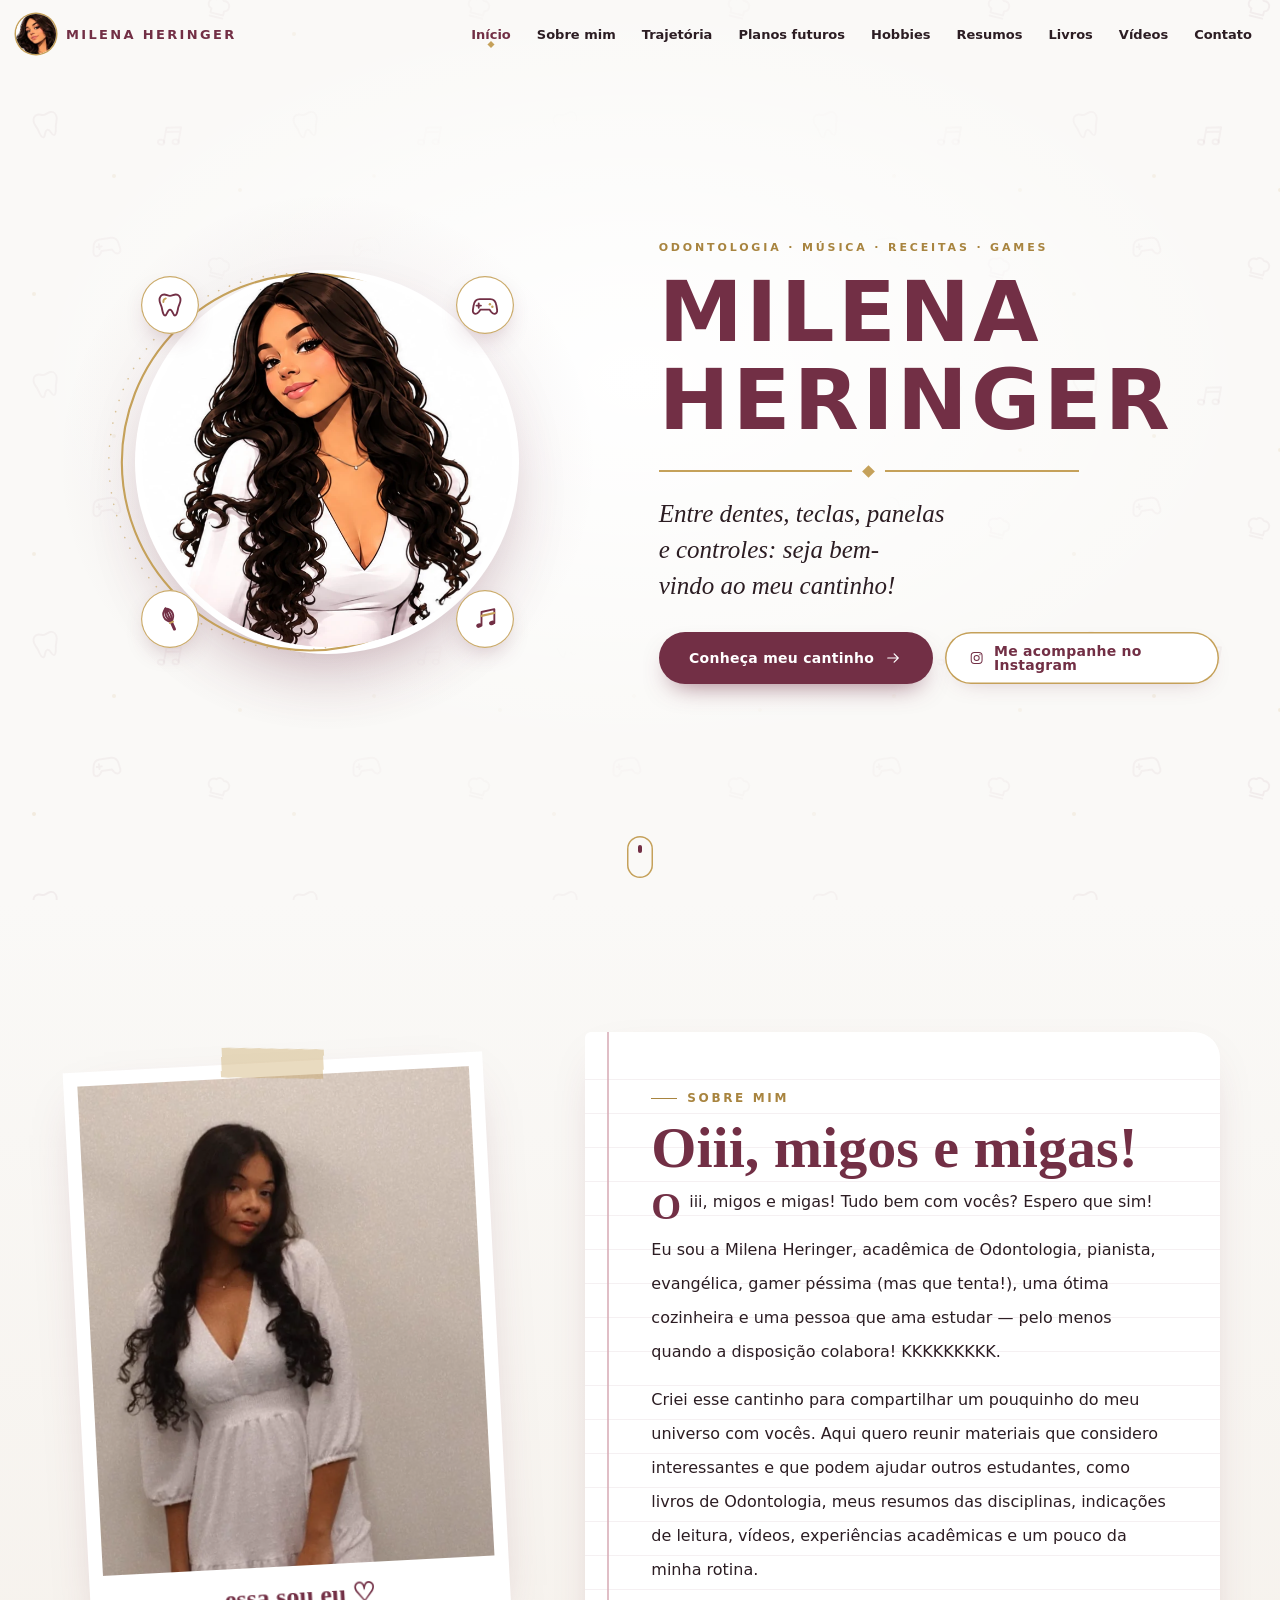
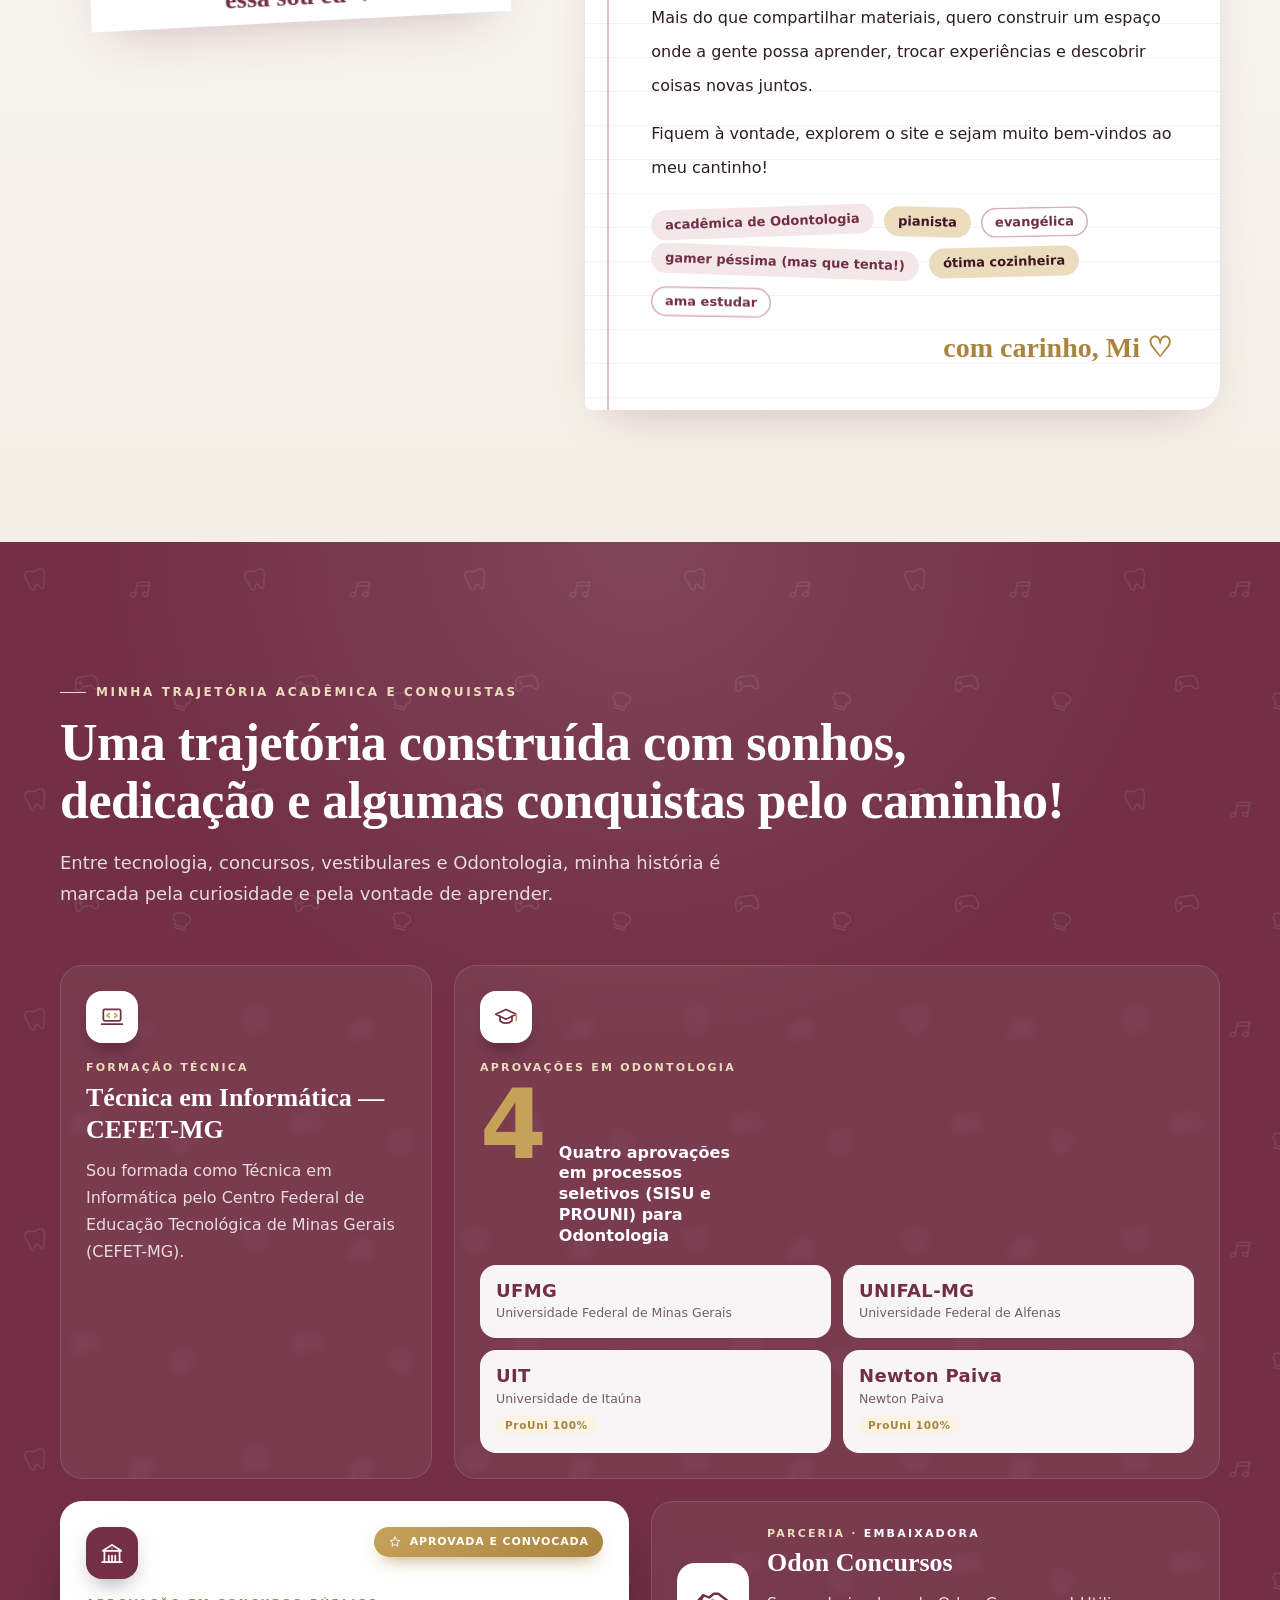
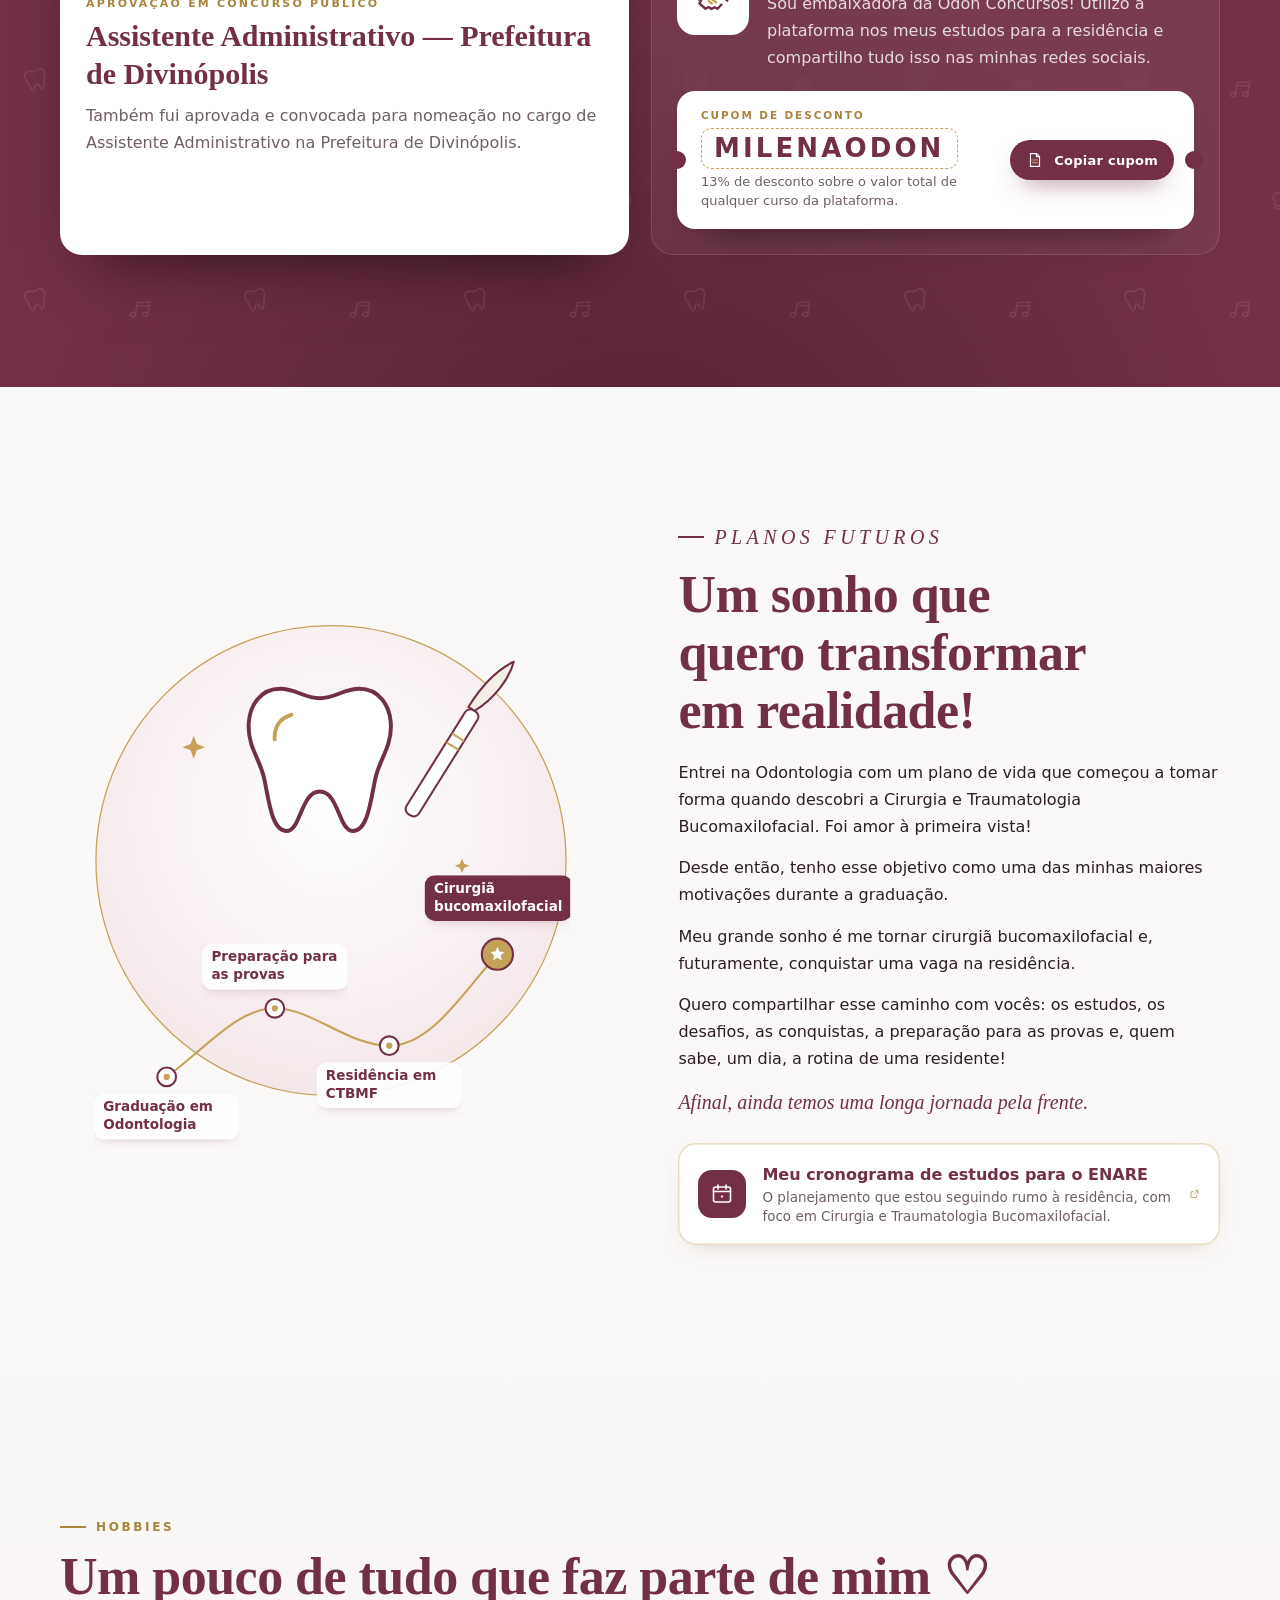
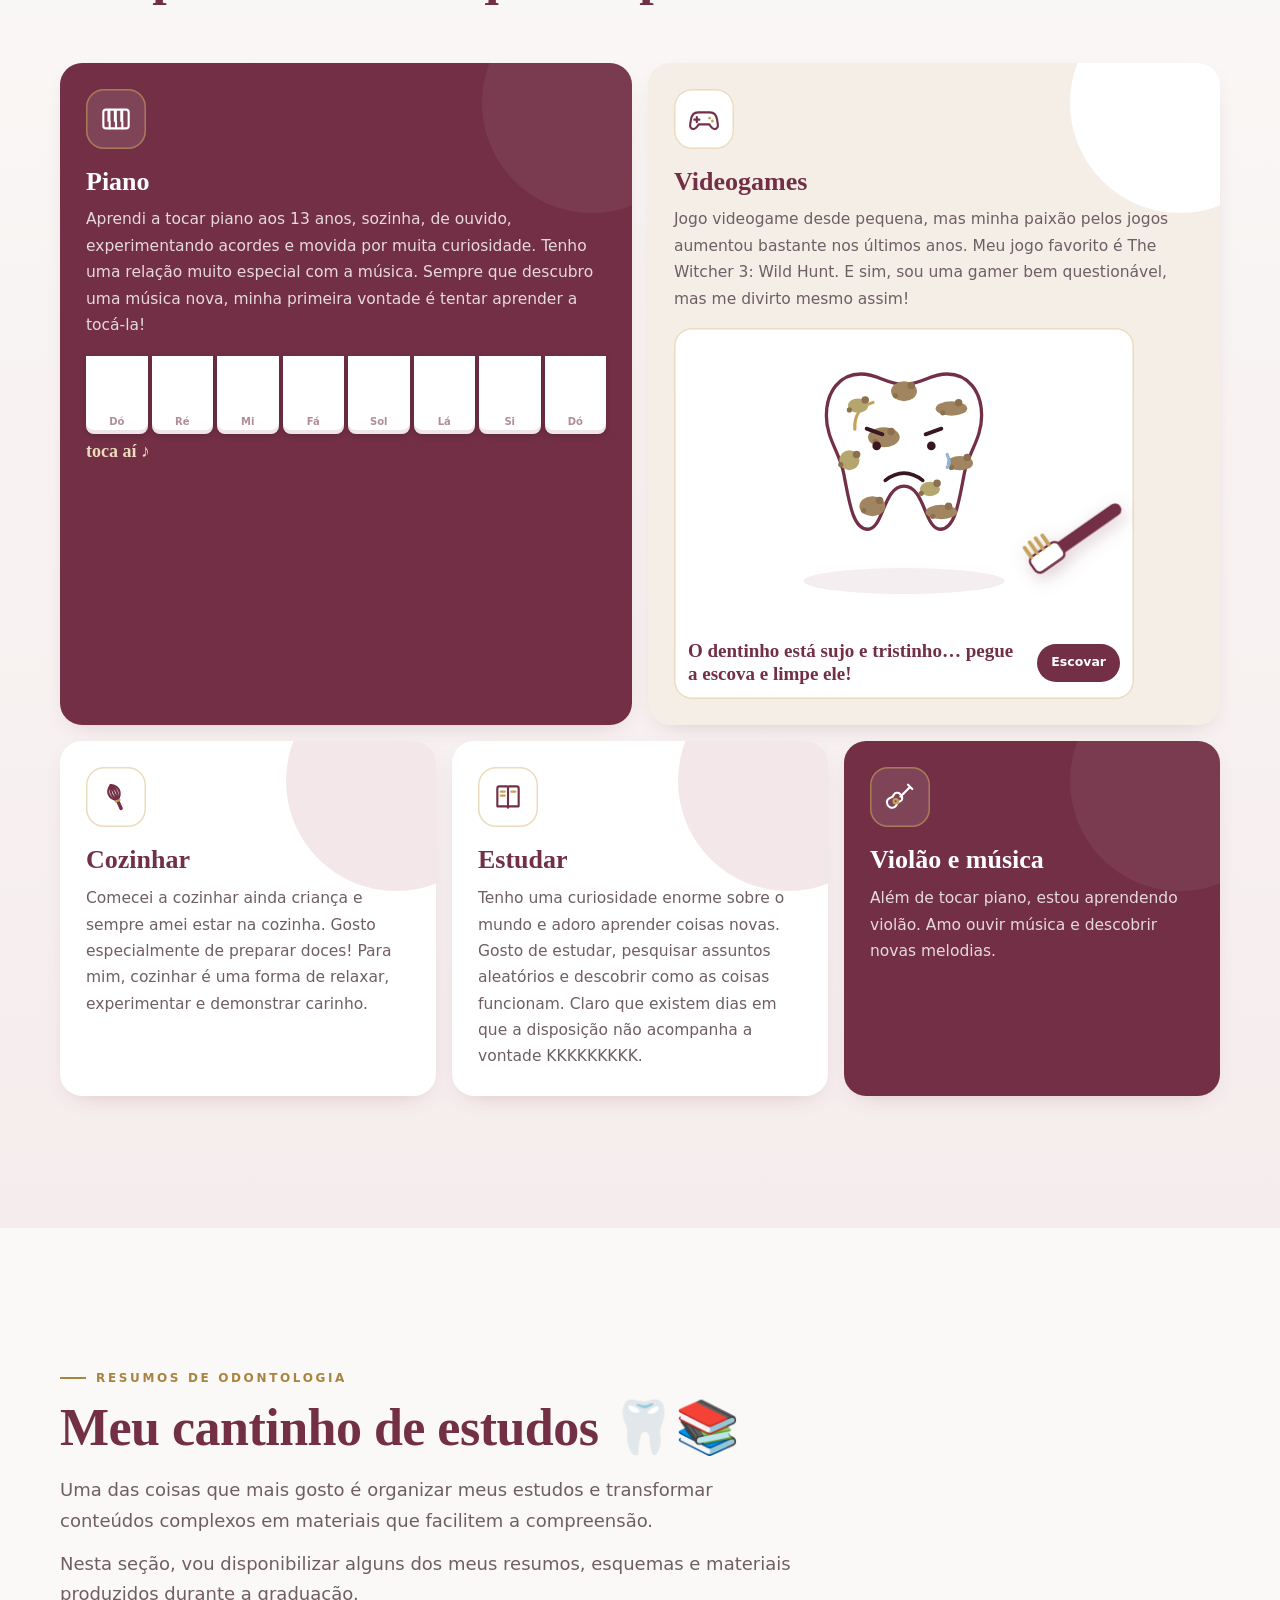
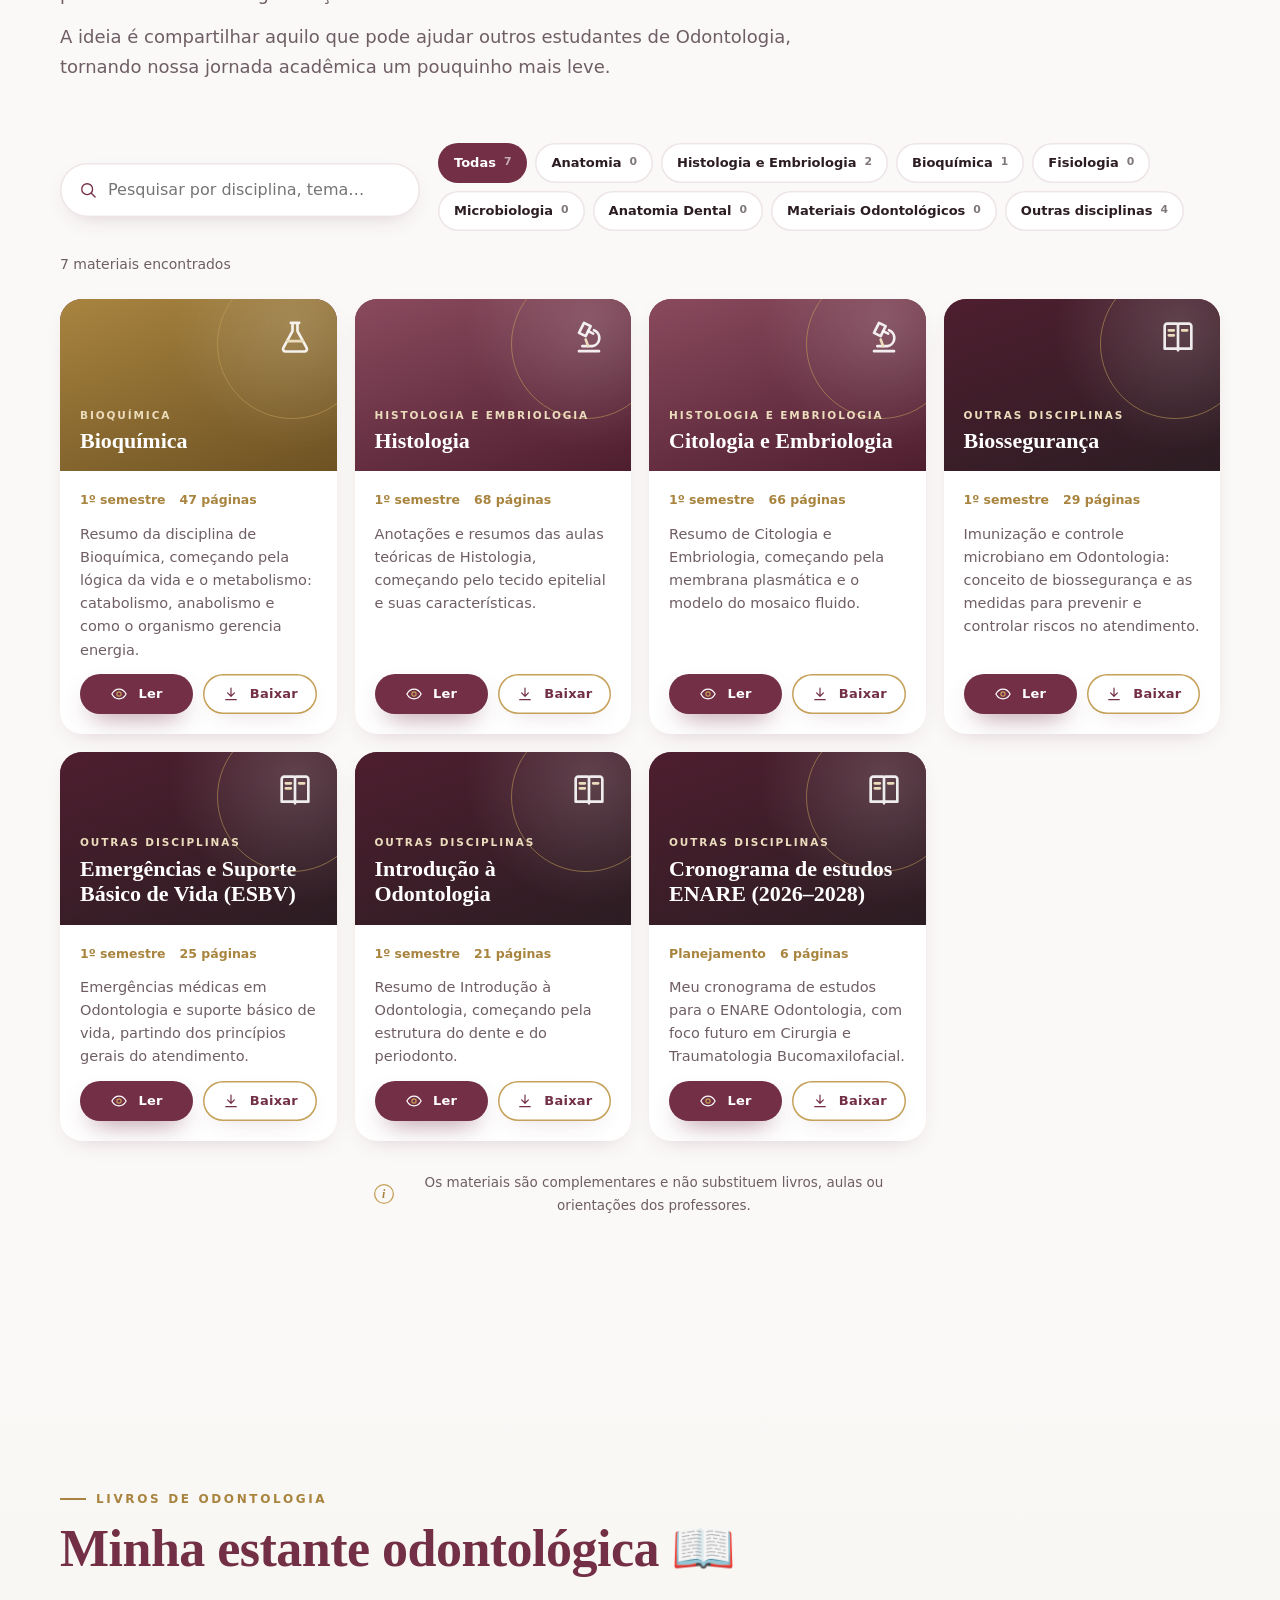
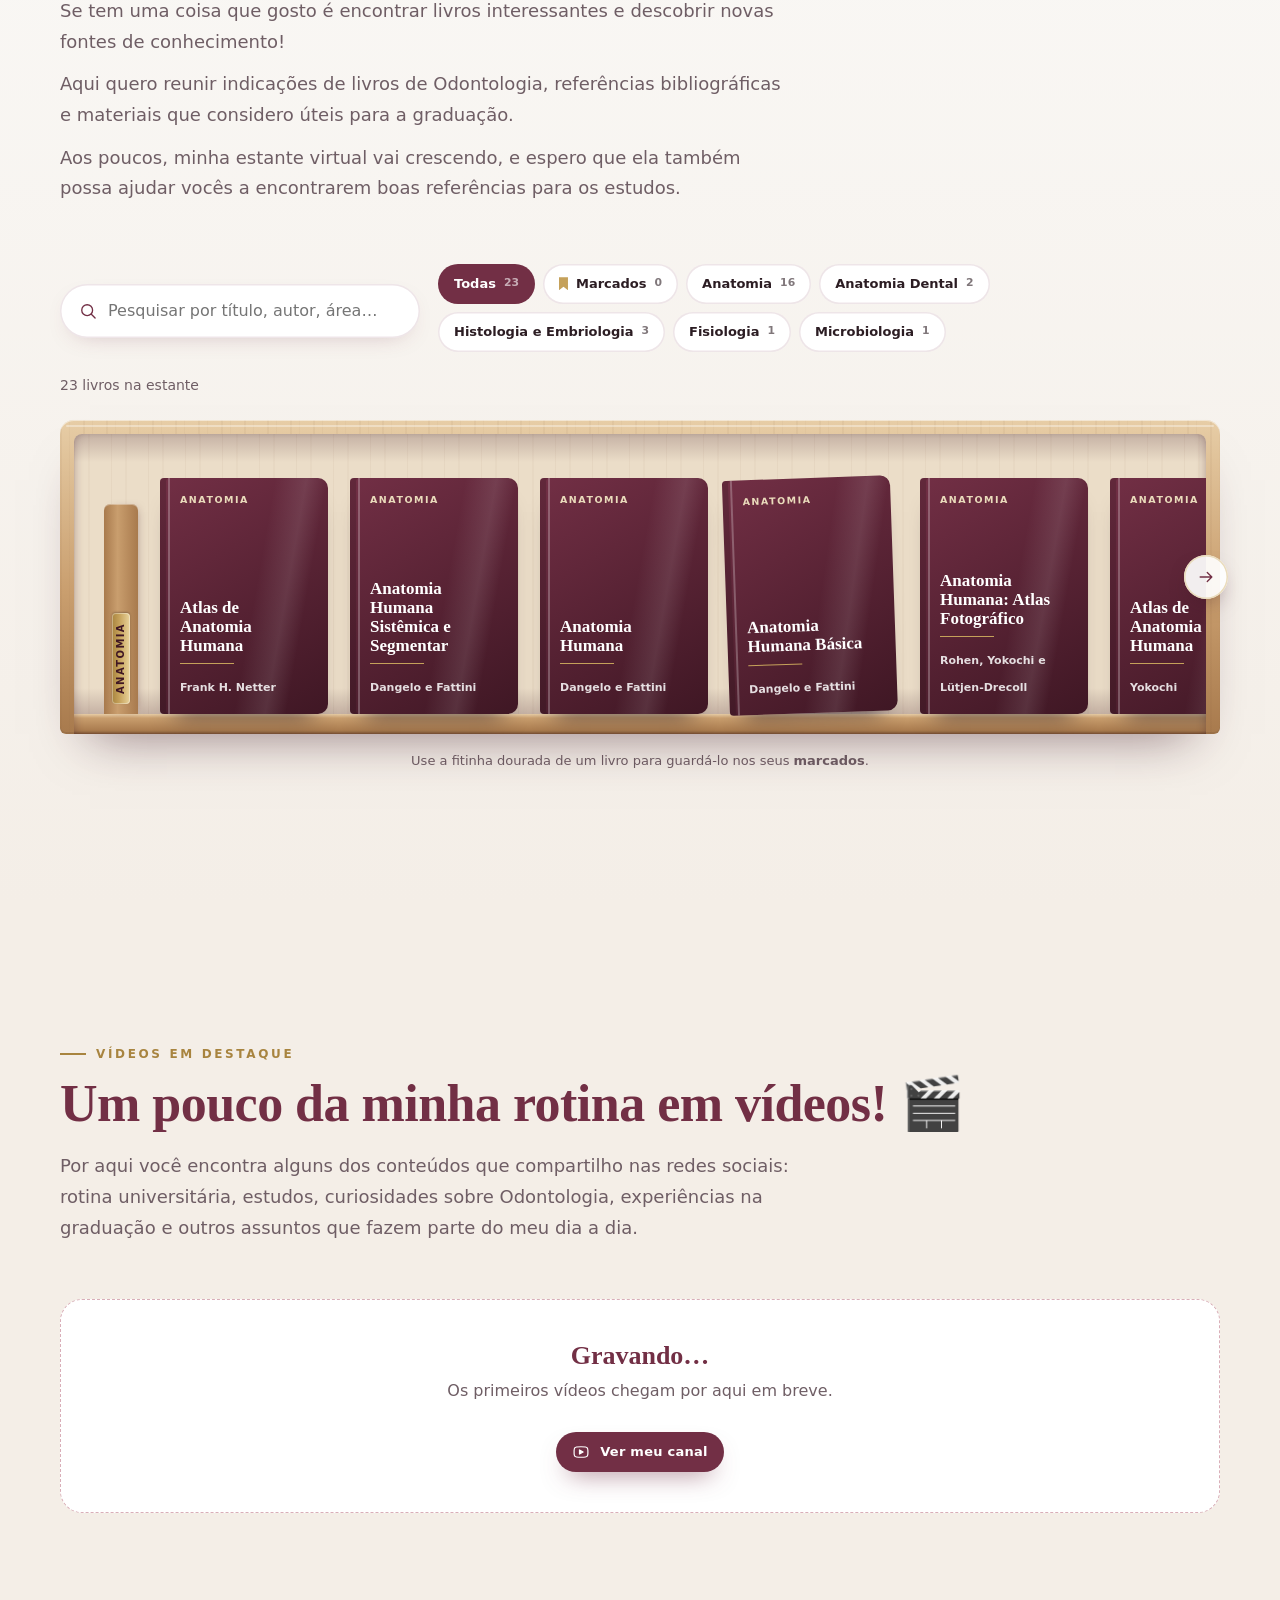
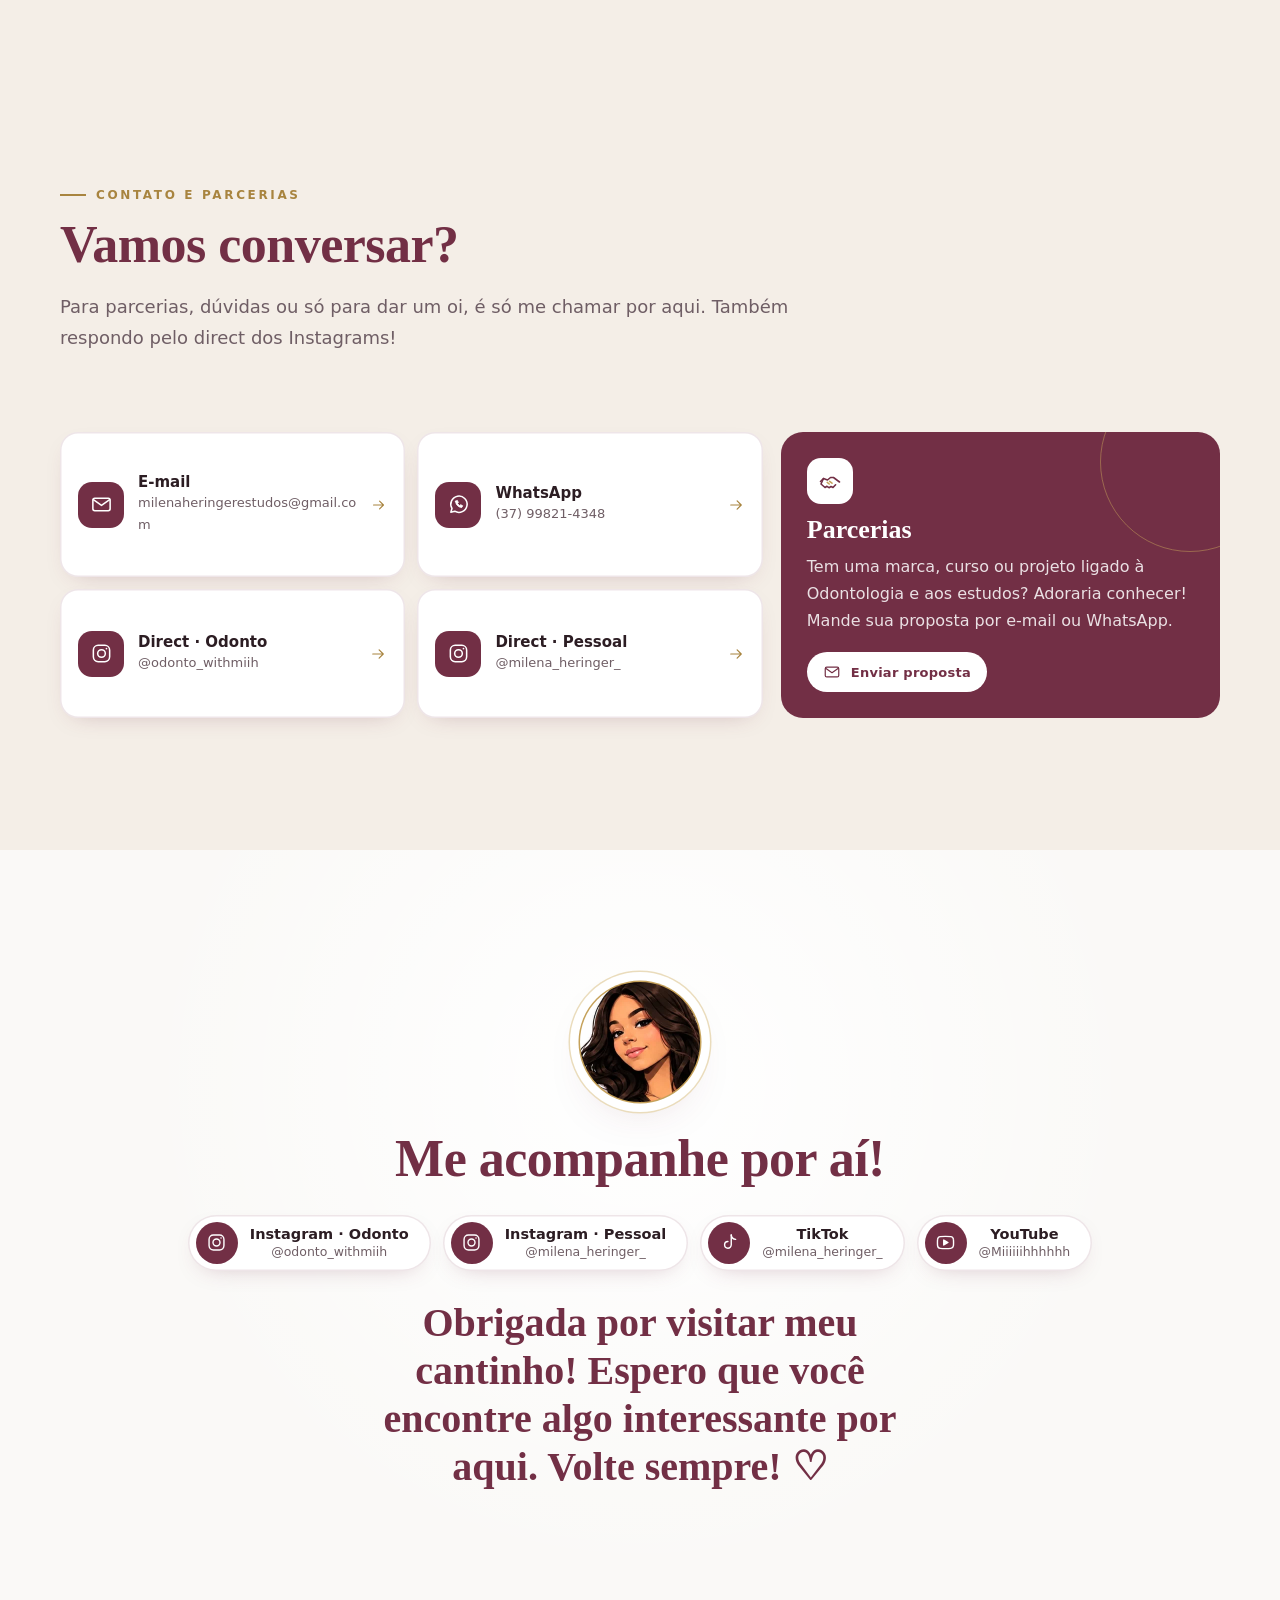
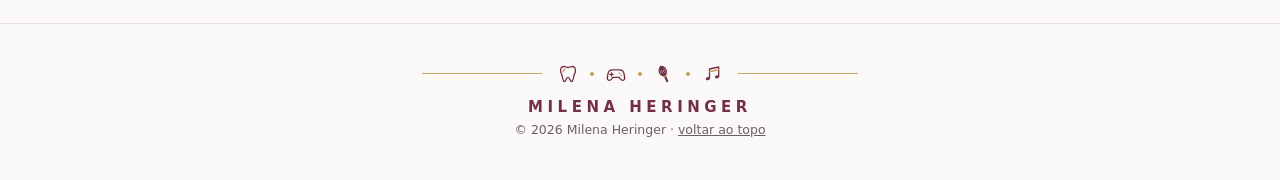
==== commit ca873346: "Estilizar a estante de livros com filtros e marcadores - Estante em madeira com divisórias por área " ====
--- a/index.html
+++ b/index.html
@@ -172,7 +172,21 @@
         <h2 id="books-title" class="title" data-bind="books.title"></h2>
         <div class="lead-block" id="books-text"></div>
       </header>
-      <div class="shelf reveal" id="shelf"></div>
+      <div class="library-tools reveal">
+        <label class="search">
+          <span class="sr-only">Pesquisar livros</span>
+          <span data-icon="search"></span>
+          <input id="book-search" type="search" placeholder="Pesquisar por título, autor, área…" autocomplete="off">
+        </label>
+        <div class="chips" id="book-filters" role="group" aria-label="Filtrar livros por área"></div>
+      </div>
+      <p class="result-count" id="book-count" aria-live="polite"></p>
+      <div class="bookcase reveal">
+        <button class="shelf-nav shelf-nav--prev" type="button" aria-label="Rolar a estante para a esquerda" data-dir="-1"></button>
+        <div class="shelf" id="shelf" tabindex="0" aria-label="Estante de livros"></div>
+        <button class="shelf-nav shelf-nav--next" type="button" aria-label="Rolar a estante para a direita" data-dir="1"></button>
+      </div>
+      <p class="shelf-hint">Use a fitinha dourada de um livro para guardá-lo nos seus <b>marcados</b>.</p>
     </div>
   </section>
 
--- a/css/styles.css
+++ b/css/styles.css
@@ -437,26 +437,97 @@
 .disclaimer { margin: 30px auto 0; max-width: 62ch; text-align: center; font-size: 13.5px; color: var(--muted); display: flex; gap: 8px; justify-content: center; align-items: center; }
 .disclaimer::before { content: "i"; flex: none; width: 20px; height: 20px; border-radius: 50%; display: grid; place-items: center; font: 700 12px/1 var(--f-serif); font-style: italic; color: var(--gold-2); box-shadow: inset 0 0 0 1.3px var(--gold); }
 
-/* ── books / shelf ── */
-.books { background: linear-gradient(var(--off), var(--cream)); }
-.shelf { position: relative; display: flex; align-items: flex-end; gap: clamp(14px, 3vw, 28px); padding: 30px clamp(14px, 3vw, 32px) 0; overflow-x: auto; scroll-snap-type: x proximity; -webkit-overflow-scrolling: touch; }
-.shelf::after { content: ""; position: sticky; }
-.shelf-board { height: 18px; margin-top: -2px; border-radius: 4px; background: linear-gradient(#fff, var(--cream)); box-shadow: 0 1px 0 var(--gold-soft), 0 18px 30px -18px rgba(114, 47, 69, .5), inset 0 -2px 0 var(--gold-soft); }
-.book { flex: none; scroll-snap-align: start; width: clamp(140px, 36vw, 180px); border: 0; padding: 0; background: none; cursor: pointer; text-align: left; transform-origin: 50% 100%; transition: transform .45s var(--ease); }
-.book:hover, .book:focus-visible { transform: translateY(-10px) rotate(-1.5deg); }
-.book-cover { position: relative; aspect-ratio: 3 / 4.2; border-radius: 4px 10px 10px 4px; overflow: hidden; box-shadow: 0 18px 30px -16px rgba(44, 29, 35, .55), inset 6px 0 0 rgba(0, 0, 0, .14); background: linear-gradient(150deg, var(--c1, var(--wine)), var(--c2, var(--wine-3))); color: #fff; display: flex; flex-direction: column; justify-content: space-between; padding: 16px 14px 14px 20px; }
+/* ── books / bookcase ── */
+.books { background: linear-gradient(var(--off), var(--cream));
+  --wood-hi: #E7CDA6; --wood: #C99E6E; --wood-2: #A87A4D; --wood-3: #7A5233; --wood-back: #EBDDC8;
+  --board-h: 20px; }
+.chip--mark::before { content: ""; width: 9px; height: 13px; background: var(--gold); clip-path: polygon(0 0, 100% 0, 100% 100%, 50% 72%, 0 100%); }
+.chip--mark[aria-pressed="true"]::before { background: var(--gold-soft); }
+
+/* the case: wooden frame around a darker back panel */
+.bookcase { position: relative; padding: 14px 14px 0; border-radius: 14px 14px 6px 6px;
+  background:
+    repeating-linear-gradient(90deg, rgba(122, 82, 51, .06) 0 2px, transparent 2px 9px, rgba(122, 82, 51, .04) 9px 10px, transparent 10px 23px),
+    linear-gradient(180deg, var(--wood-hi), var(--wood) 55%, var(--wood-2));
+  box-shadow: 0 30px 50px -30px rgba(63, 23, 36, .55), inset 0 1px 0 rgba(255, 255, 255, .5), inset 0 -2px 0 rgba(0, 0, 0, .08); }
+.bookcase::before { content: ""; position: absolute; left: 6px; right: 6px; top: 5px; height: 2px; border-radius: 2px; background: rgba(255, 255, 255, .35); }
+
+.shelf { position: relative; display: flex; align-items: flex-end; gap: clamp(12px, 2.4vw, 22px);
+  min-height: 300px; padding: 34px clamp(16px, 3vw, 30px) var(--board-h);
+  overflow-x: auto; overflow-y: hidden; scroll-snap-type: x proximity; scroll-padding-inline: clamp(16px, 3vw, 30px); -webkit-overflow-scrolling: touch; overscroll-behavior-x: contain;
+  border-radius: 8px 8px 0 0;
+  background:
+    /* shelf board the books stand on (fixed while the books scroll) */
+    linear-gradient(180deg, var(--wood-hi) 0, var(--wood) 4px, var(--wood-2) calc(100% - 3px), var(--wood-3)) bottom / 100% var(--board-h) no-repeat,
+    /* soft shadow the board casts on the back panel */
+    linear-gradient(0deg, rgba(63, 23, 36, .22), transparent) bottom var(--board-h) left 0 / 100% 26px no-repeat,
+    /* top inner shadow */
+    linear-gradient(180deg, rgba(63, 23, 36, .22), transparent 28px),
+    /* back panel grain */
+    repeating-linear-gradient(90deg, rgba(122, 82, 51, .05) 0 1px, transparent 1px 14px, rgba(122, 82, 51, .035) 14px 16px, transparent 16px 37px),
+    var(--wood-back);
+  box-shadow: inset 6px 0 10px -6px rgba(63, 23, 36, .35), inset -6px 0 10px -6px rgba(63, 23, 36, .35); }
+/* Firefox: the scrollbar is the shelf's front edge (Chrome ignores ::-webkit-scrollbar when this is set) */
+@supports not selector(::-webkit-scrollbar) { .shelf { scrollbar-width: auto; scrollbar-color: var(--gold) var(--wood-3); } }
+.shelf:focus-visible { outline: 2px solid var(--wine); outline-offset: 3px; }
+
+/* WebKit/Blink: scrollbar = front lip of the shelf with a brass slider */
+.shelf::-webkit-scrollbar { height: 16px; }
+.shelf::-webkit-scrollbar-track { border-radius: 0 0 6px 6px;
+  background: linear-gradient(180deg, var(--wood-3), #5E3E26 40%, var(--wood-3)); box-shadow: inset 0 2px 3px rgba(0, 0, 0, .35); }
+.shelf::-webkit-scrollbar-thumb { border-radius: 999px; border: 4px solid transparent; background-clip: padding-box;
+  background-color: var(--gold); background-image: linear-gradient(180deg, rgba(255, 255, 255, .55), rgba(255, 255, 255, 0) 55%, rgba(0, 0, 0, .18)); }
+.shelf::-webkit-scrollbar-thumb:hover { background-color: var(--gold-2); }
+.shelf::-webkit-scrollbar-button { display: none; width: 0; height: 0; }
+
+/* scroll arrows sit on the frame */
+.shelf-nav { position: absolute; z-index: 3; top: 50%; translate: 0 -50%; width: 44px; height: 44px; border-radius: 50%; border: 0; cursor: pointer;
+  display: grid; place-items: center; font-size: 20px; color: var(--wine); background: rgba(255, 255, 255, .92);
+  box-shadow: 0 10px 22px -10px rgba(63, 23, 36, .6), inset 0 0 0 1.5px var(--gold-soft); transition: transform .25s var(--ease), background .25s; }
+.shelf-nav:hover { background: #fff; transform: scale(1.06); }
+.shelf-nav--prev { left: -8px; } .shelf-nav--prev svg { transform: scaleX(-1); }
+.shelf-nav--next { right: -8px; }
+@media (hover: none) { .shelf-nav { display: none; } }
+
+/* area divider: a brass label plate on a little bookend */
+.shelf-tag { flex: none; scroll-snap-align: start; align-self: flex-end; display: flex; align-items: flex-end; justify-content: center; width: 34px; height: 210px; padding-bottom: 10px;
+  border-radius: 6px 6px 0 0; background: linear-gradient(90deg, var(--wood-2), var(--wood) 40%, var(--wood-2));
+  box-shadow: 4px 0 10px -6px rgba(63, 23, 36, .5), inset 0 1px 0 rgba(255, 255, 255, .35); }
+.shelf-tag span { writing-mode: vertical-rl; rotate: 180deg; padding: 10px 4px; border-radius: 4px; max-height: 190px; overflow: hidden; text-overflow: ellipsis; white-space: nowrap;
+  font: 700 10px/1 var(--f-sans); letter-spacing: .14em; text-transform: uppercase; color: var(--wine-3);
+  background: linear-gradient(90deg, #E9D39B, var(--gold) 60%, var(--gold-2)); box-shadow: inset 0 0 0 1px rgba(255, 255, 255, .35), 0 1px 2px rgba(0, 0, 0, .25); }
+
+.book { position: relative; flex: none; scroll-snap-align: start; width: clamp(132px, 34vw, 168px); transform-origin: 50% 100%; rotate: var(--tilt, 0deg); transition: transform .45s var(--ease); }
+.book-open { display: block; width: 100%; border: 0; padding: 0; background: none; cursor: pointer; text-align: left; }
+.book:hover, .book:focus-within { transform: translateY(-10px) rotate(-1.5deg); }
+.book-cover { position: relative; aspect-ratio: 3 / 4.2; border-radius: 4px 10px 10px 4px; overflow: hidden; box-shadow: 0 18px 22px -16px rgba(44, 29, 35, .7), inset 6px 0 0 rgba(0, 0, 0, .14); background: linear-gradient(150deg, var(--c1, var(--wine)), var(--c2, var(--wine-3))); color: #fff; display: flex; flex-direction: column; justify-content: space-between; padding: 16px 14px 14px 20px; }
 .book-cover::before { content: ""; position: absolute; left: 8px; top: 0; bottom: 0; width: 1.5px; background: rgba(255, 255, 255, .25); }
+.book-cover::after { content: ""; position: absolute; inset: 0; background: linear-gradient(100deg, transparent 55%, rgba(255, 255, 255, .1) 70%, transparent 80%); pointer-events: none; }
 .book-cover img { position: absolute; inset: 0; width: 100%; height: 100%; object-fit: cover; }
 .book-cover .bk-area { font: 700 9.5px/1.3 var(--f-sans); letter-spacing: .16em; text-transform: uppercase; color: var(--gold-soft); }
-.book-cover .bk-title { font: 600 18px/1.12 var(--f-serif); }
+.book-cover .bk-title { font: 600 17px/1.12 var(--f-serif); display: -webkit-box; -webkit-line-clamp: 5; -webkit-box-orient: vertical; overflow: hidden; }
 .book-cover .bk-author { font: 600 11px/1.3 var(--f-sans); opacity: .85; }
 .book-cover .bk-line { height: 1.5px; width: 40%; background: var(--gold); margin: 8px 0; }
-.book-label { margin: 12px 0 0; font: 600 13px/1.35 var(--f-sans); color: var(--ink); }
-.book-label small { display: block; color: var(--muted); font-weight: 500; }
+
+/* bookmark ribbon: peeks out of the top of the cover */
+.bk-mark { position: absolute; z-index: 2; top: -8px; right: 16px; width: 20px; height: 38px; padding: 0; border: 0; cursor: pointer;
+  background: rgba(255, 255, 255, .55); clip-path: polygon(0 0, 100% 0, 100% 100%, 50% 78%, 0 100%);
+  opacity: 0; transition: opacity .25s, height .3s var(--ease), background .25s; }
+.bk-mark::after { content: ""; position: absolute; inset: 2px 2px 4px; background: inherit; clip-path: inherit; filter: brightness(1.15); }
+.book:hover .bk-mark, .book:focus-within .bk-mark, .bk-mark:focus-visible { opacity: 1; }
+.bk-mark:hover { height: 46px; background: var(--gold-soft); }
+.bk-mark[aria-pressed="true"] { opacity: 1; height: 50px; background: linear-gradient(180deg, var(--gold), var(--gold-2)); filter: drop-shadow(0 2px 2px rgba(0, 0, 0, .3)); }
+.bk-mark:focus-visible { outline: none; background: var(--gold-soft); }
+@media (hover: none) { .bk-mark { opacity: .8; } }
+
 .book--slot { cursor: default; }
 .book--slot:hover { transform: none; }
-.book--slot .book-cover { background: transparent; box-shadow: none; border: 1.5px dashed var(--rose); color: var(--rose); align-items: center; justify-content: center; text-align: center; font: 700 22px/1.1 var(--f-hand); }
-.book--slot .book-cover::before { display: none; }
+.book--slot .book-cover { background: rgba(255, 255, 255, .25); box-shadow: none; border: 1.5px dashed var(--wood-2); color: var(--wood-3); align-items: center; justify-content: center; text-align: center; font: 700 22px/1.1 var(--f-hand); }
+.book--slot .book-cover::before, .book--slot .book-cover::after { display: none; }
+
+.shelf-empty { align-self: center; margin: 0 auto 30px; text-align: center; font: 700 26px/1.2 var(--f-hand); color: var(--wood-3); }
+.shelf-empty small { font: 500 14px/1.5 var(--f-sans); color: var(--muted); }
+.shelf-hint { margin: 16px 0 0; text-align: center; font-size: 13px; color: var(--muted); }
 
 /* ── videos ── */
 .videos { background: var(--cream); }
@@ -513,7 +584,8 @@
 .modal-pad p { color: var(--muted); }
 .book-detail { display: grid; gap: 24px; padding: 30px clamp(20px, 4vw, 34px); }
 .book-detail .book { width: 160px; margin: 0 auto; cursor: default; }
-.book-detail .book:hover { transform: none; }
+.book-detail .book:hover, .book-detail .book:focus-within { transform: none; }
+.book-detail .bk-mark { opacity: 1; }
 .dl { margin: 10px 0 18px; display: grid; grid-template-columns: auto 1fr; gap: 6px 14px; font-size: 14.5px; }
 .dl dt { font-weight: 700; color: var(--gold-2); }
 .dl dd { margin: 0; }
@@ -530,5 +602,5 @@
   .js .polaroid.reveal { transform: rotate(-3deg); }
   .hero-pattern, .scroll-hint span, .portrait-orbit { animation: none; }
   .orbit, .badge > i { animation-duration: 90s; }
-  .btn:hover, .doc:hover, .hobby:hover, .video:hover, .tl-card:hover { transform: none; }
-}
+  .btn:hover, .doc:hover, .hobby:hover, .video:hover, .tl-card:hover, .book:hover, .book:focus-within { transform: none; }
+}
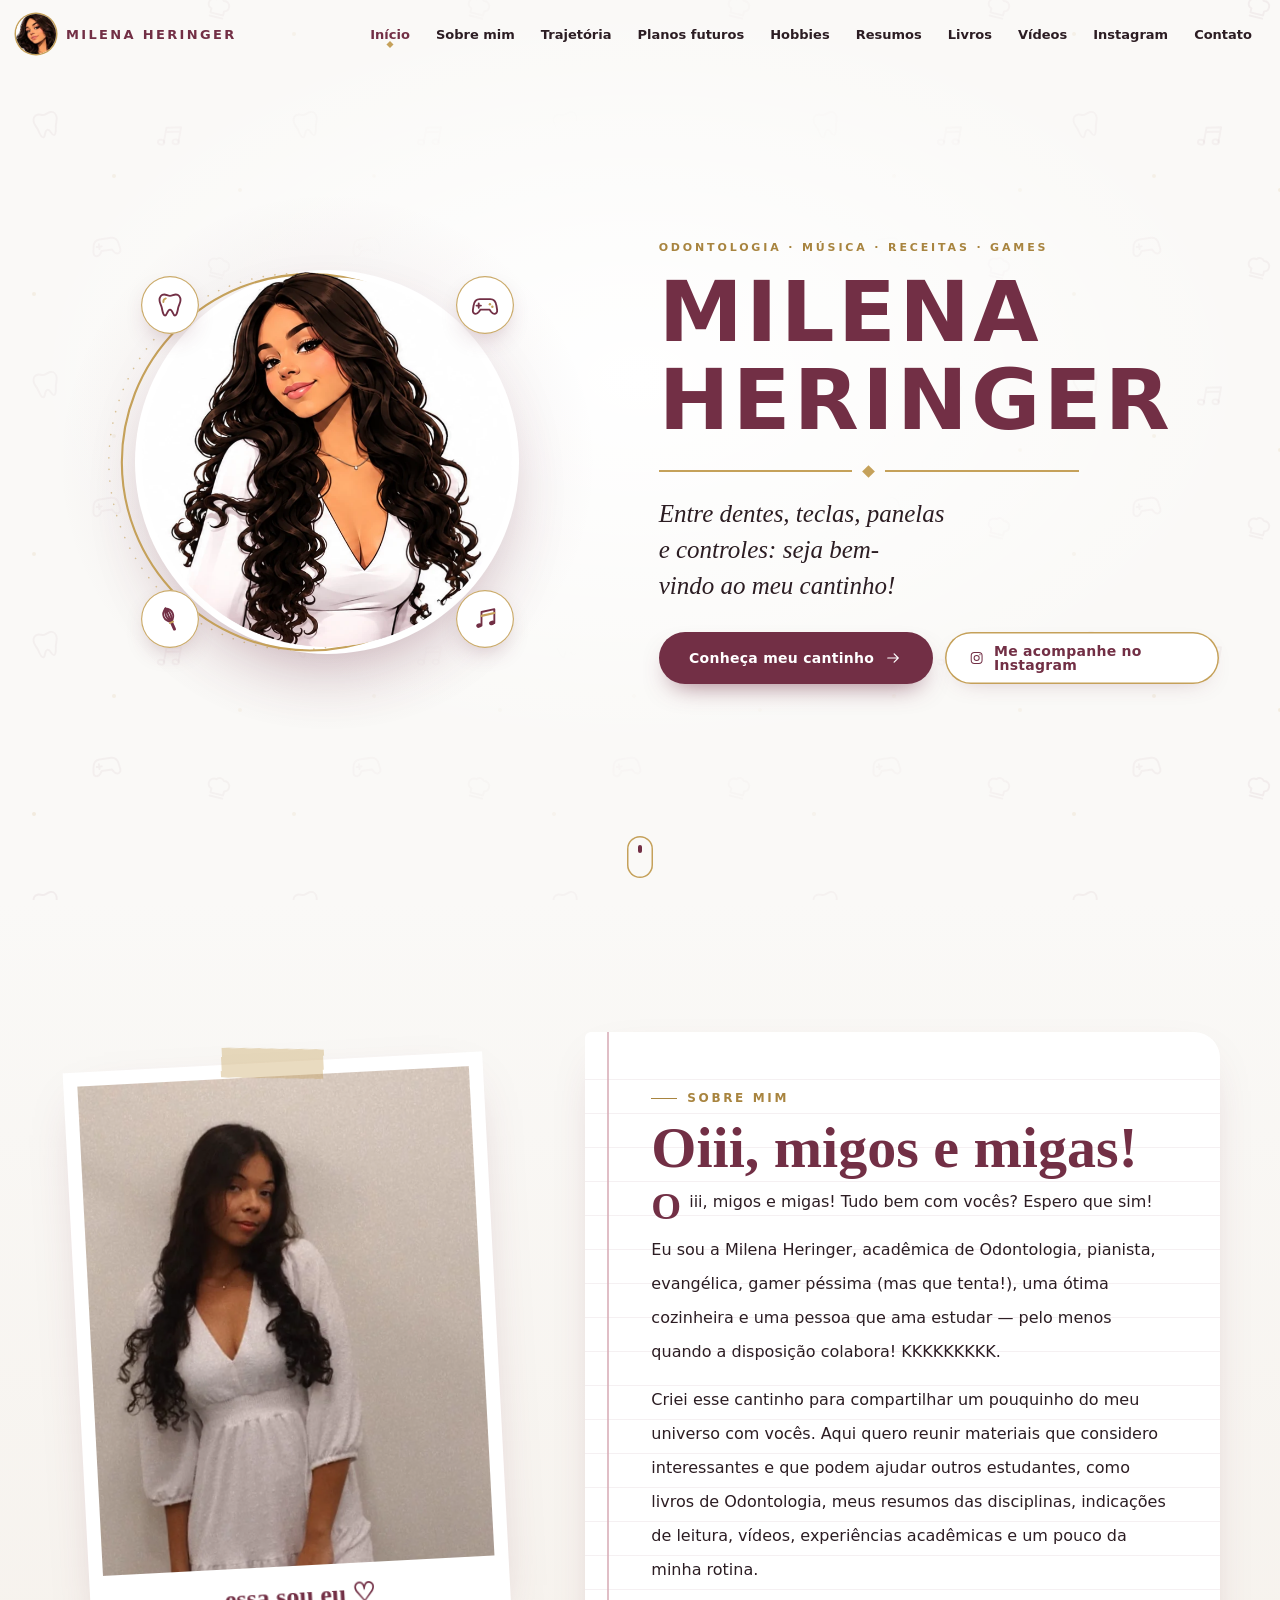
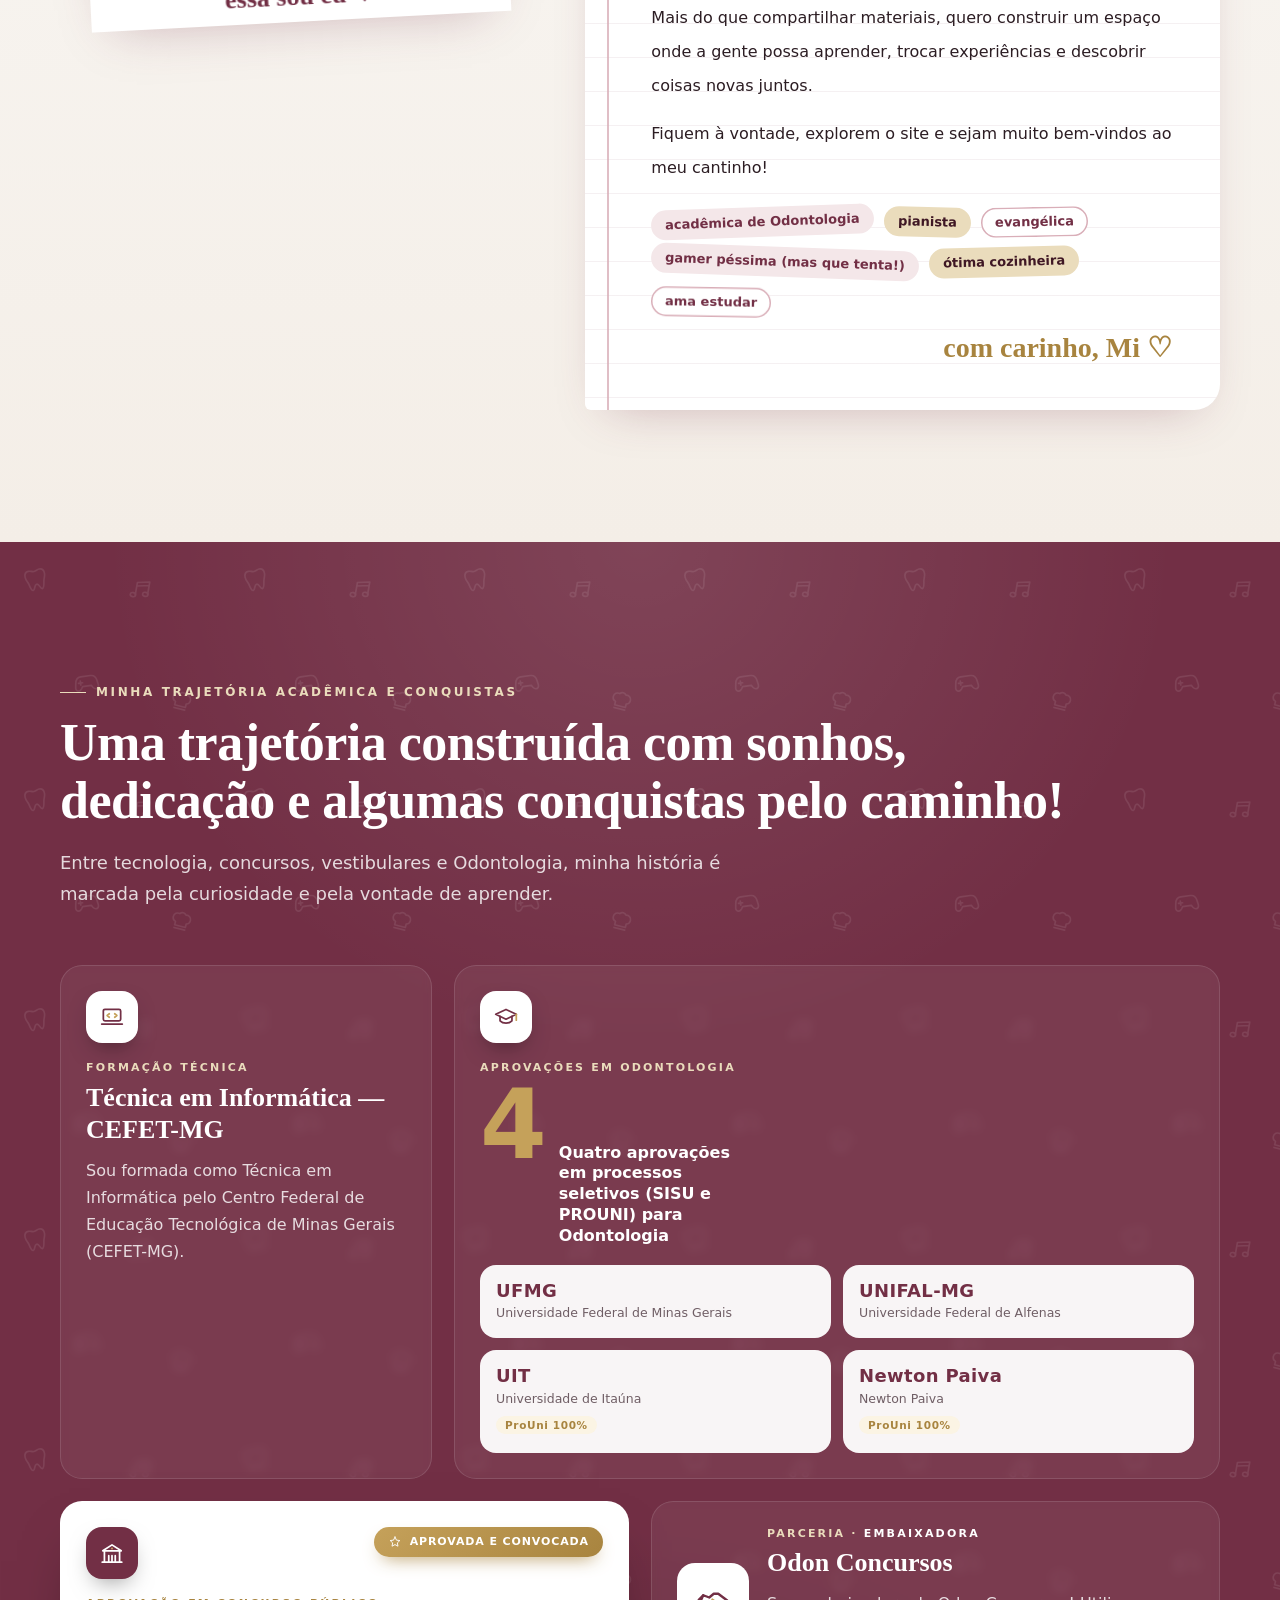
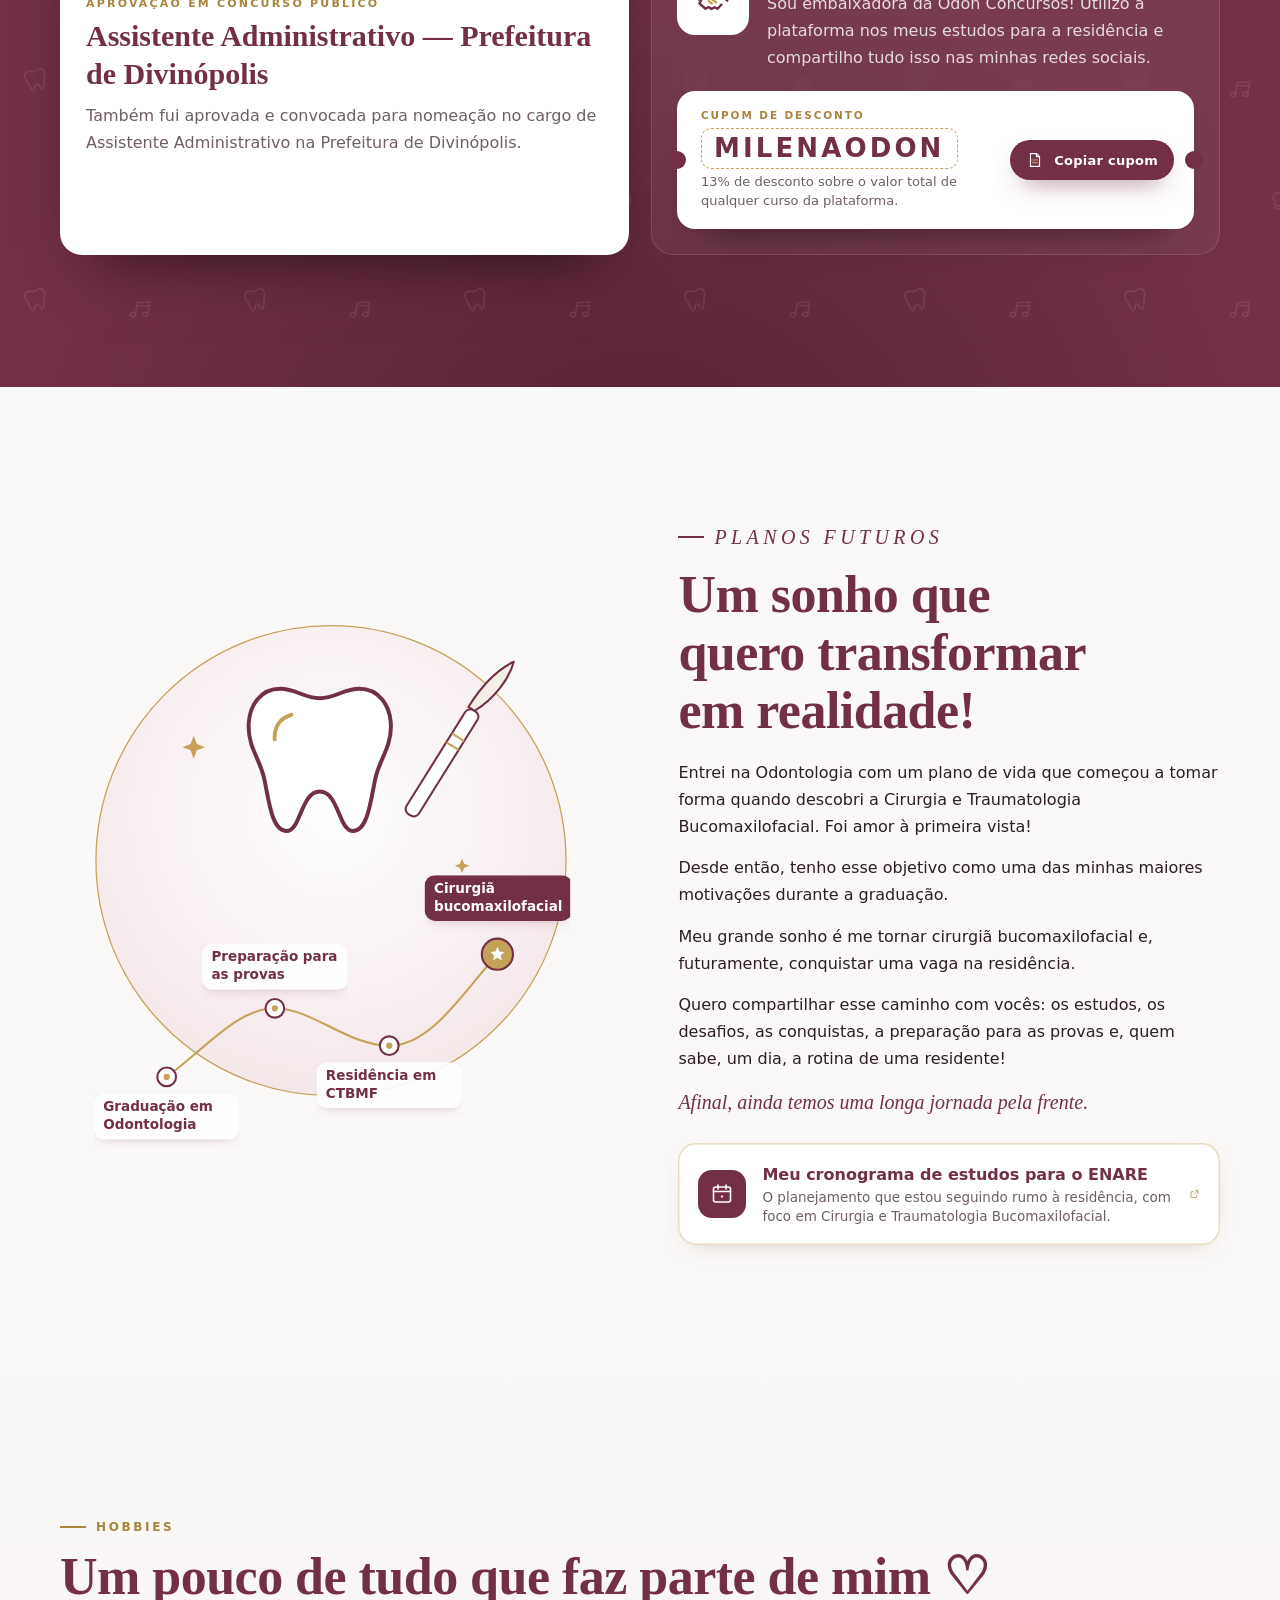
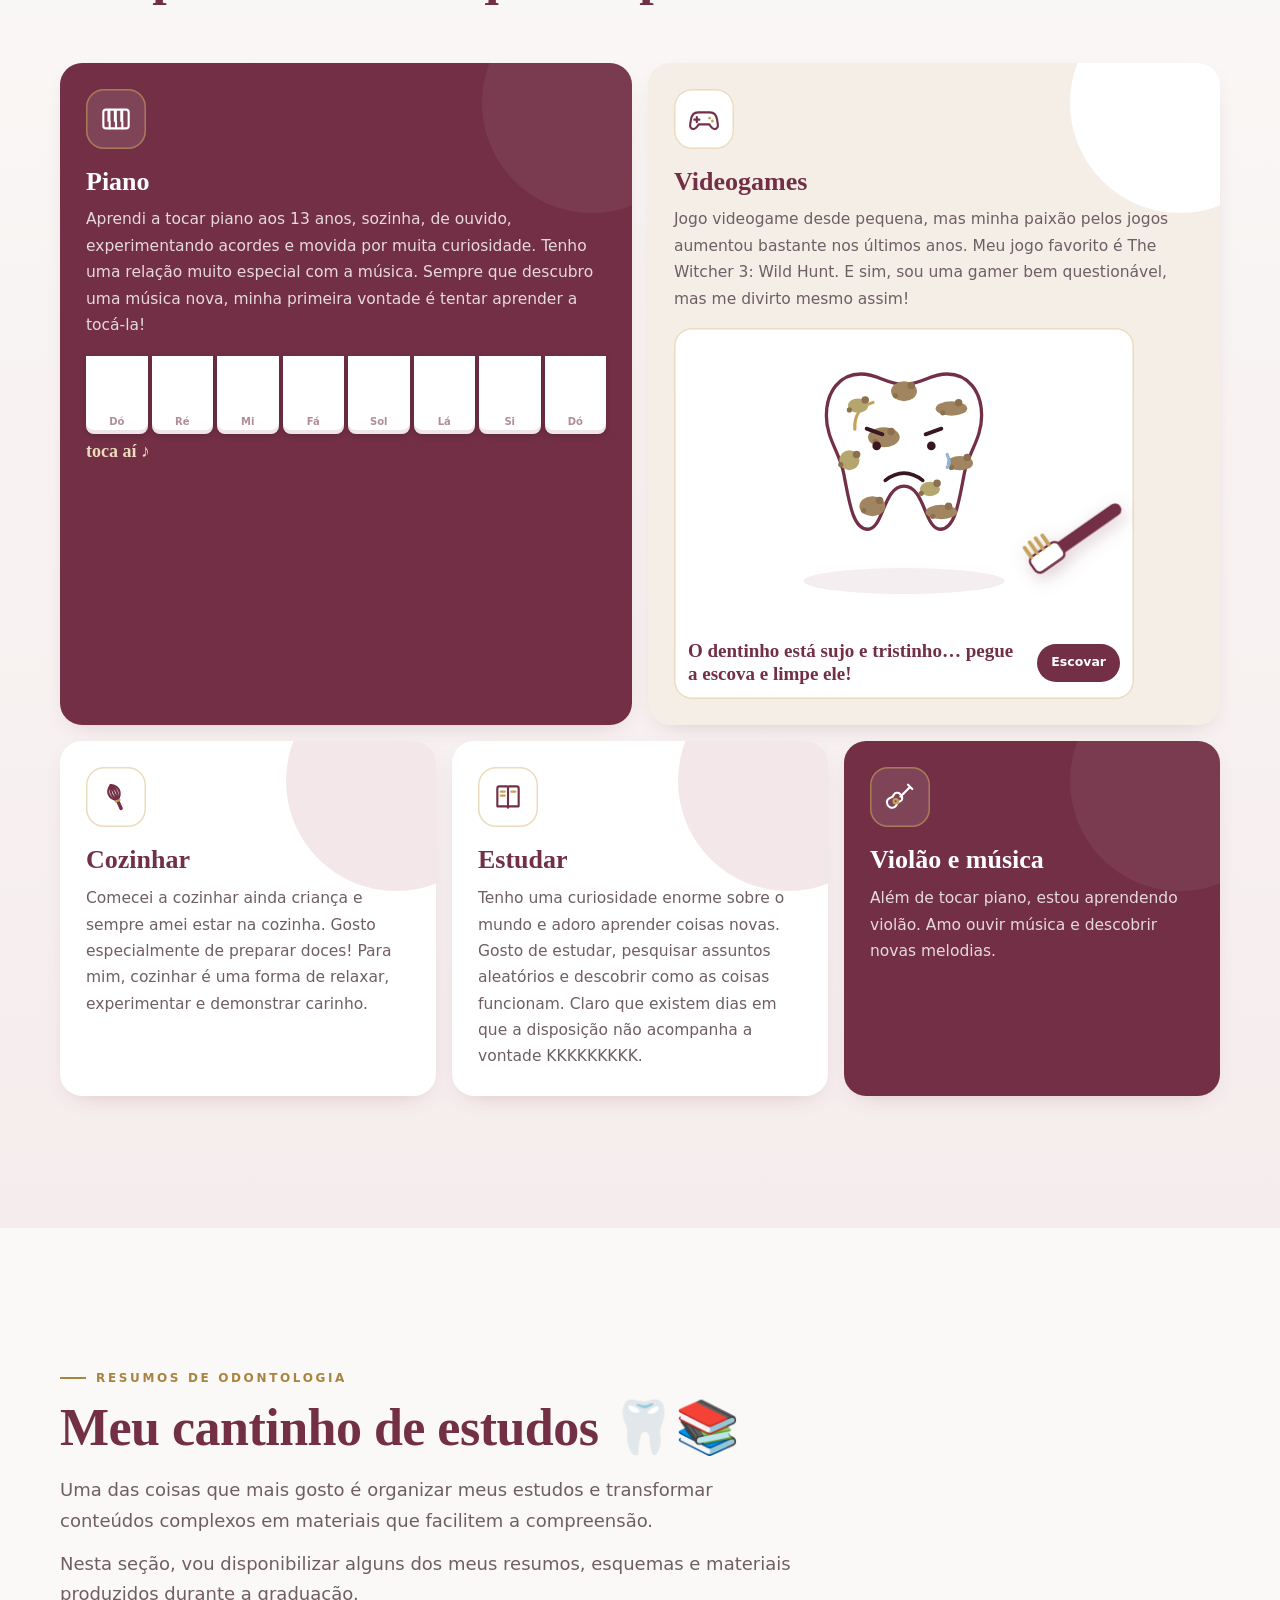
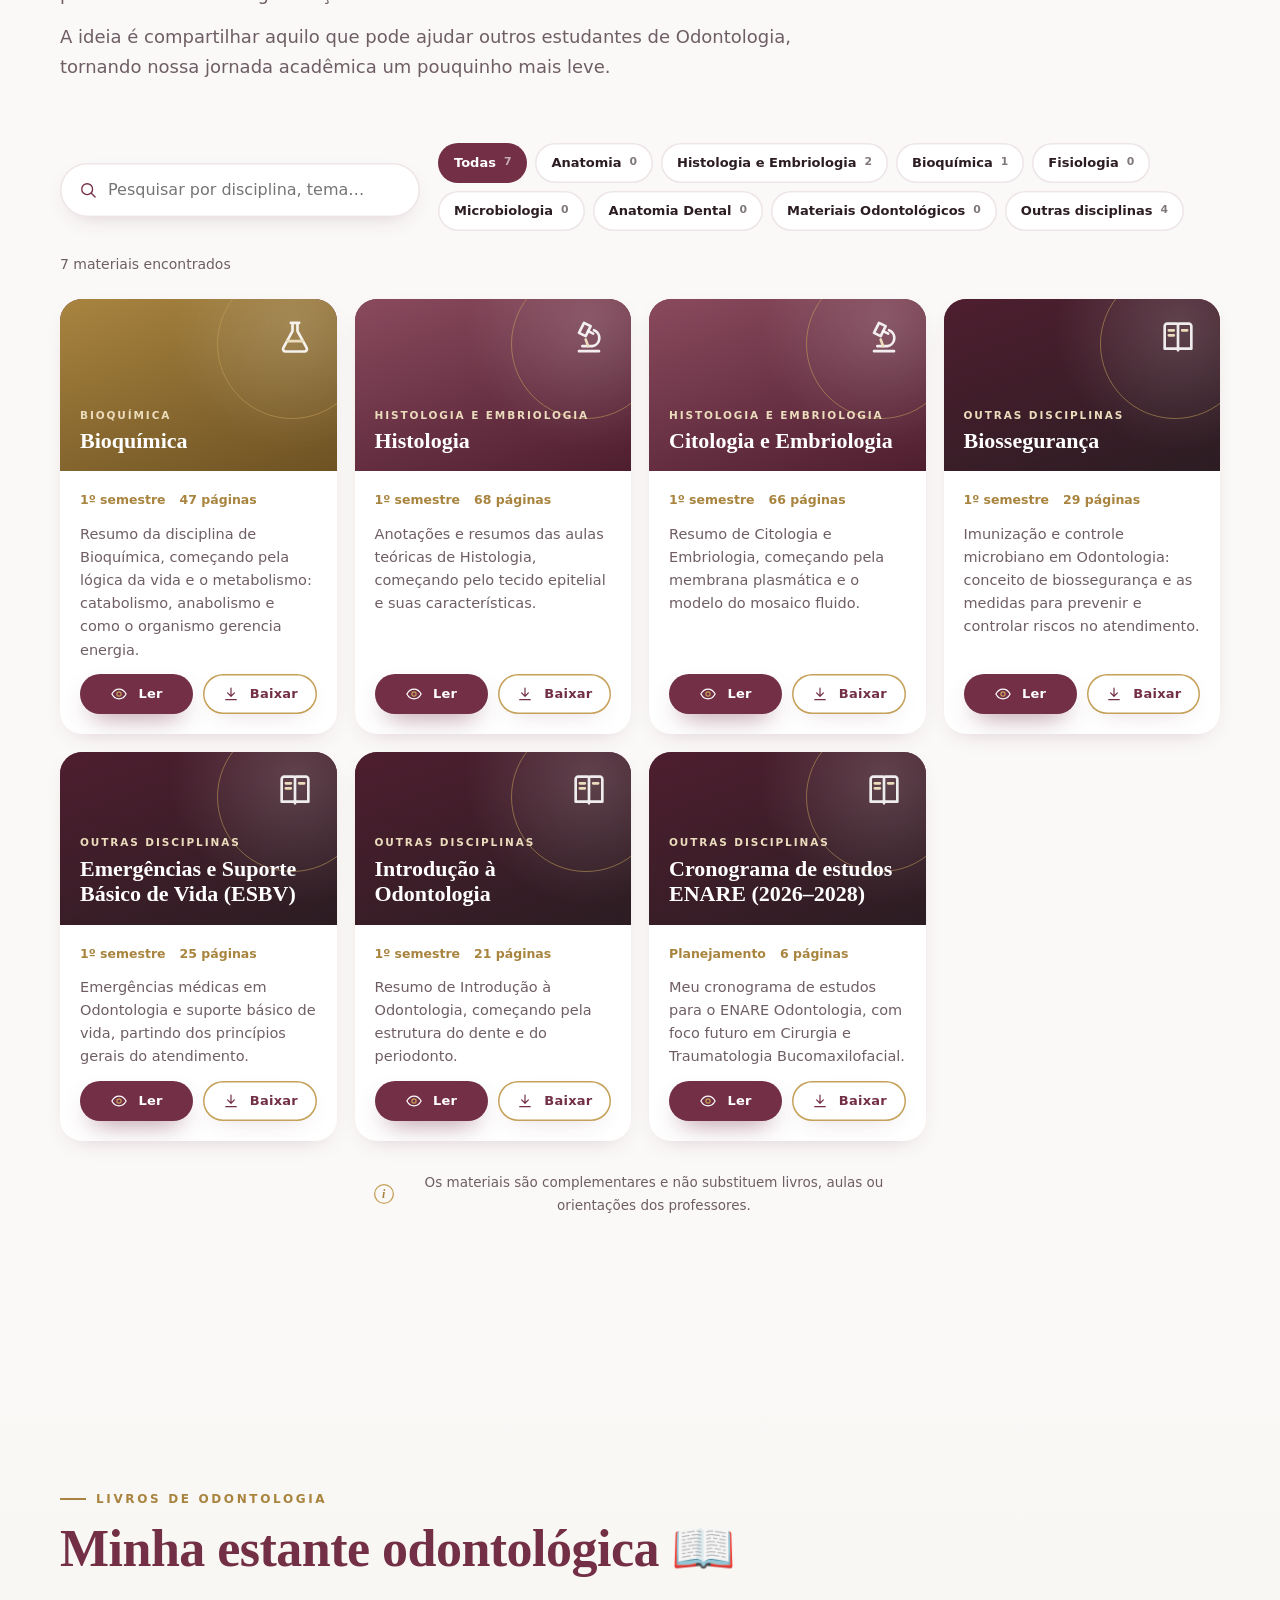
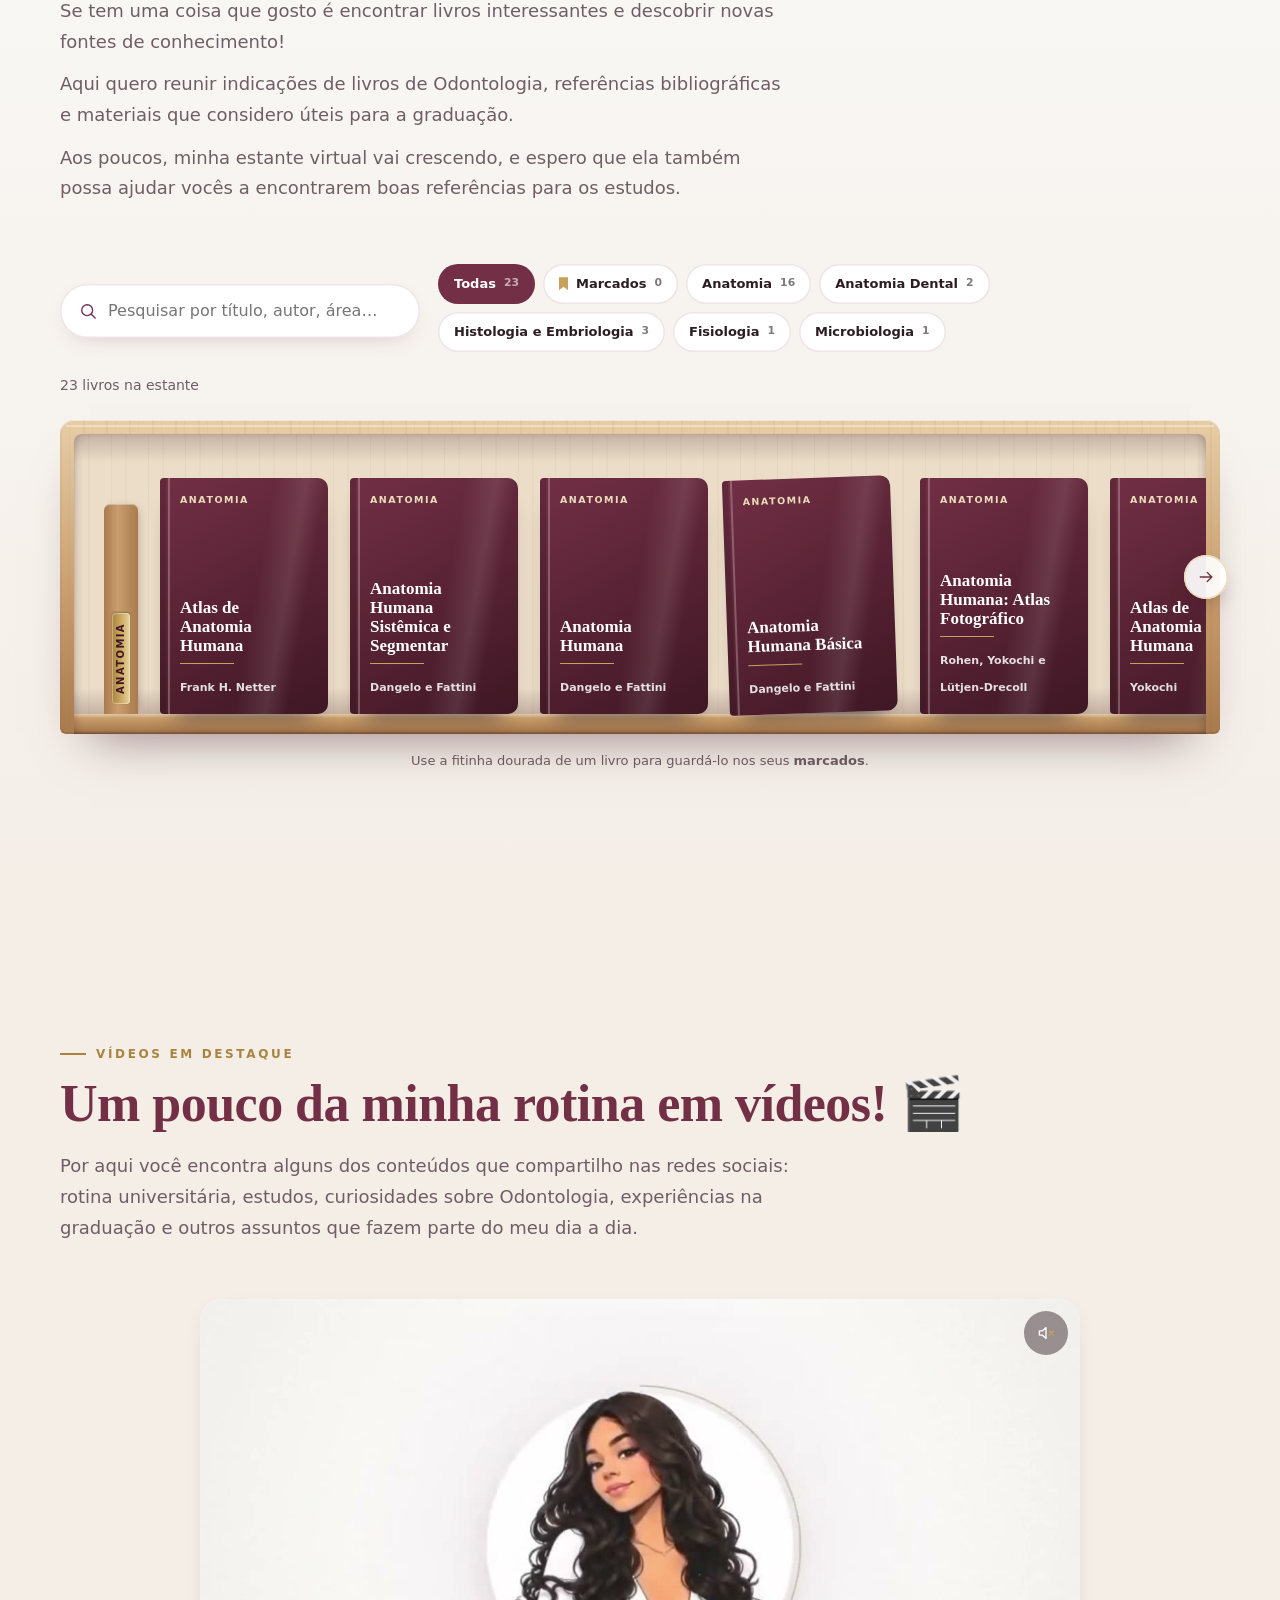
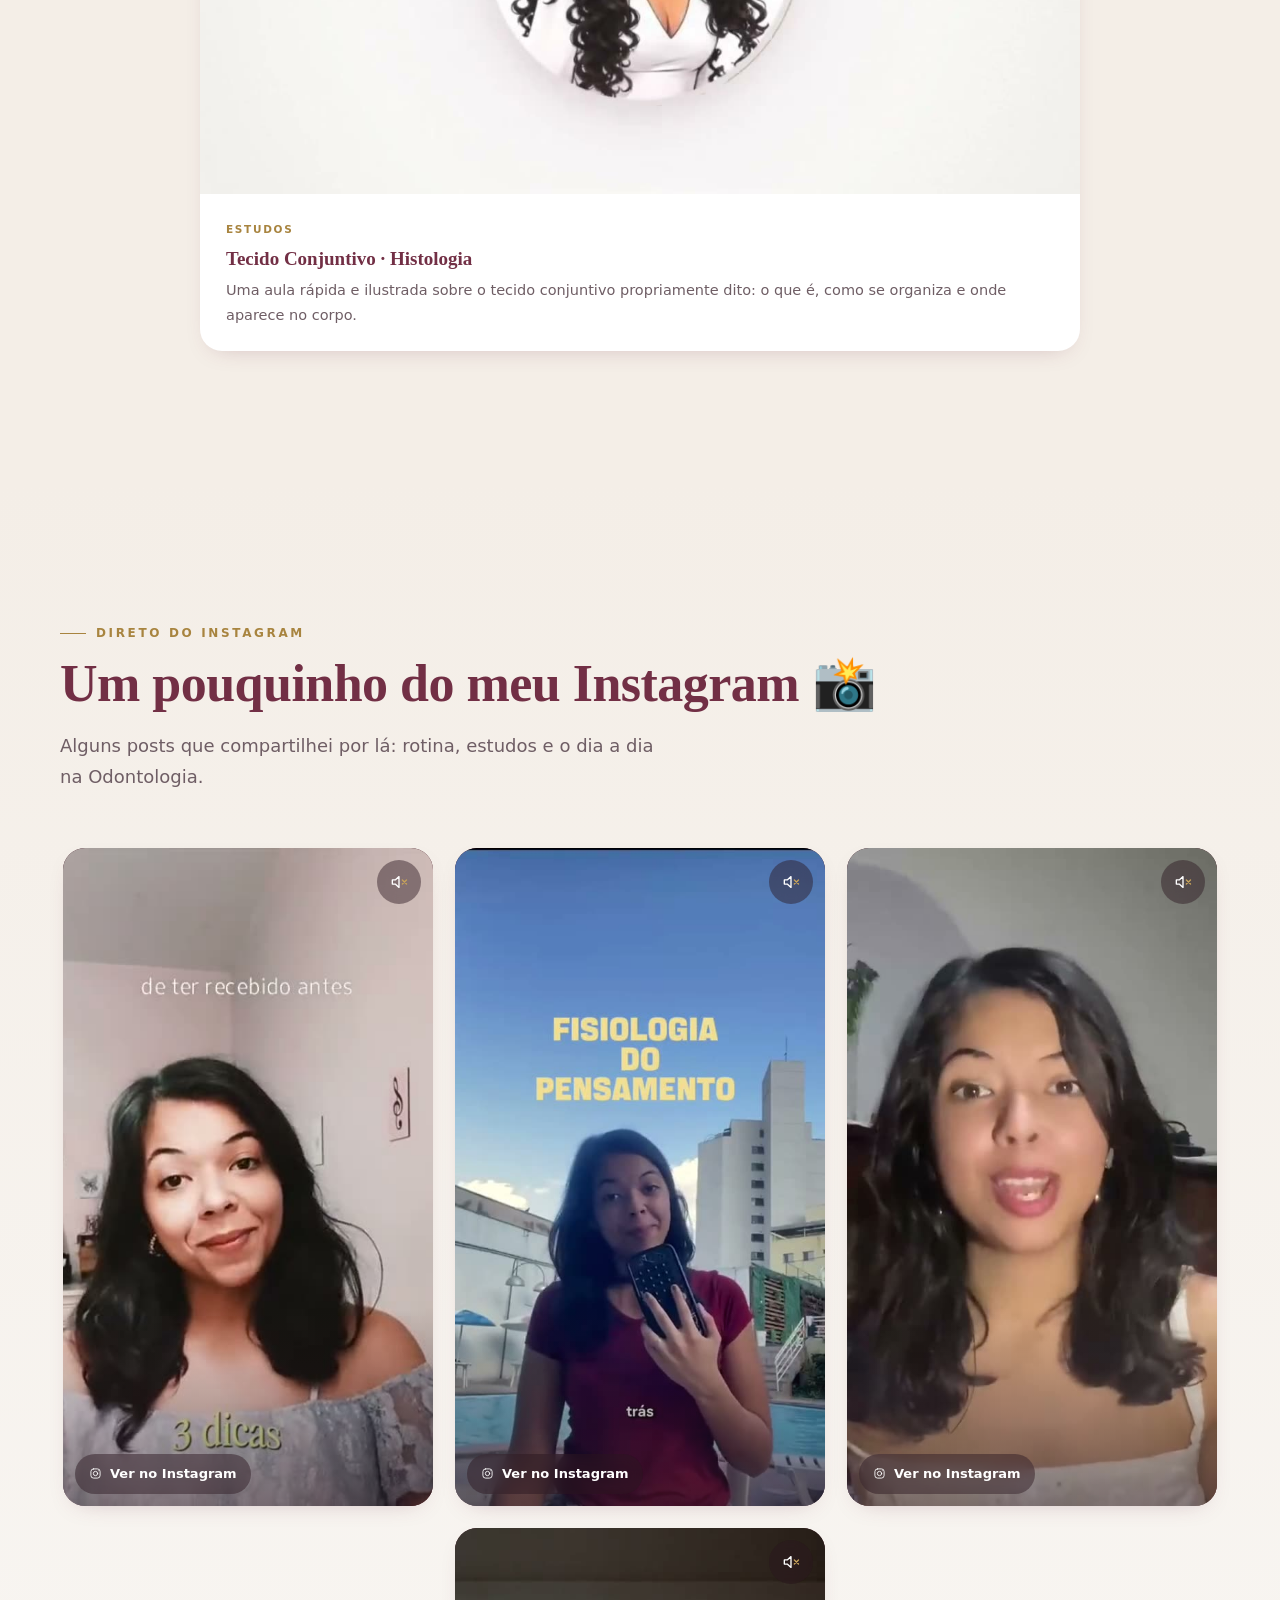
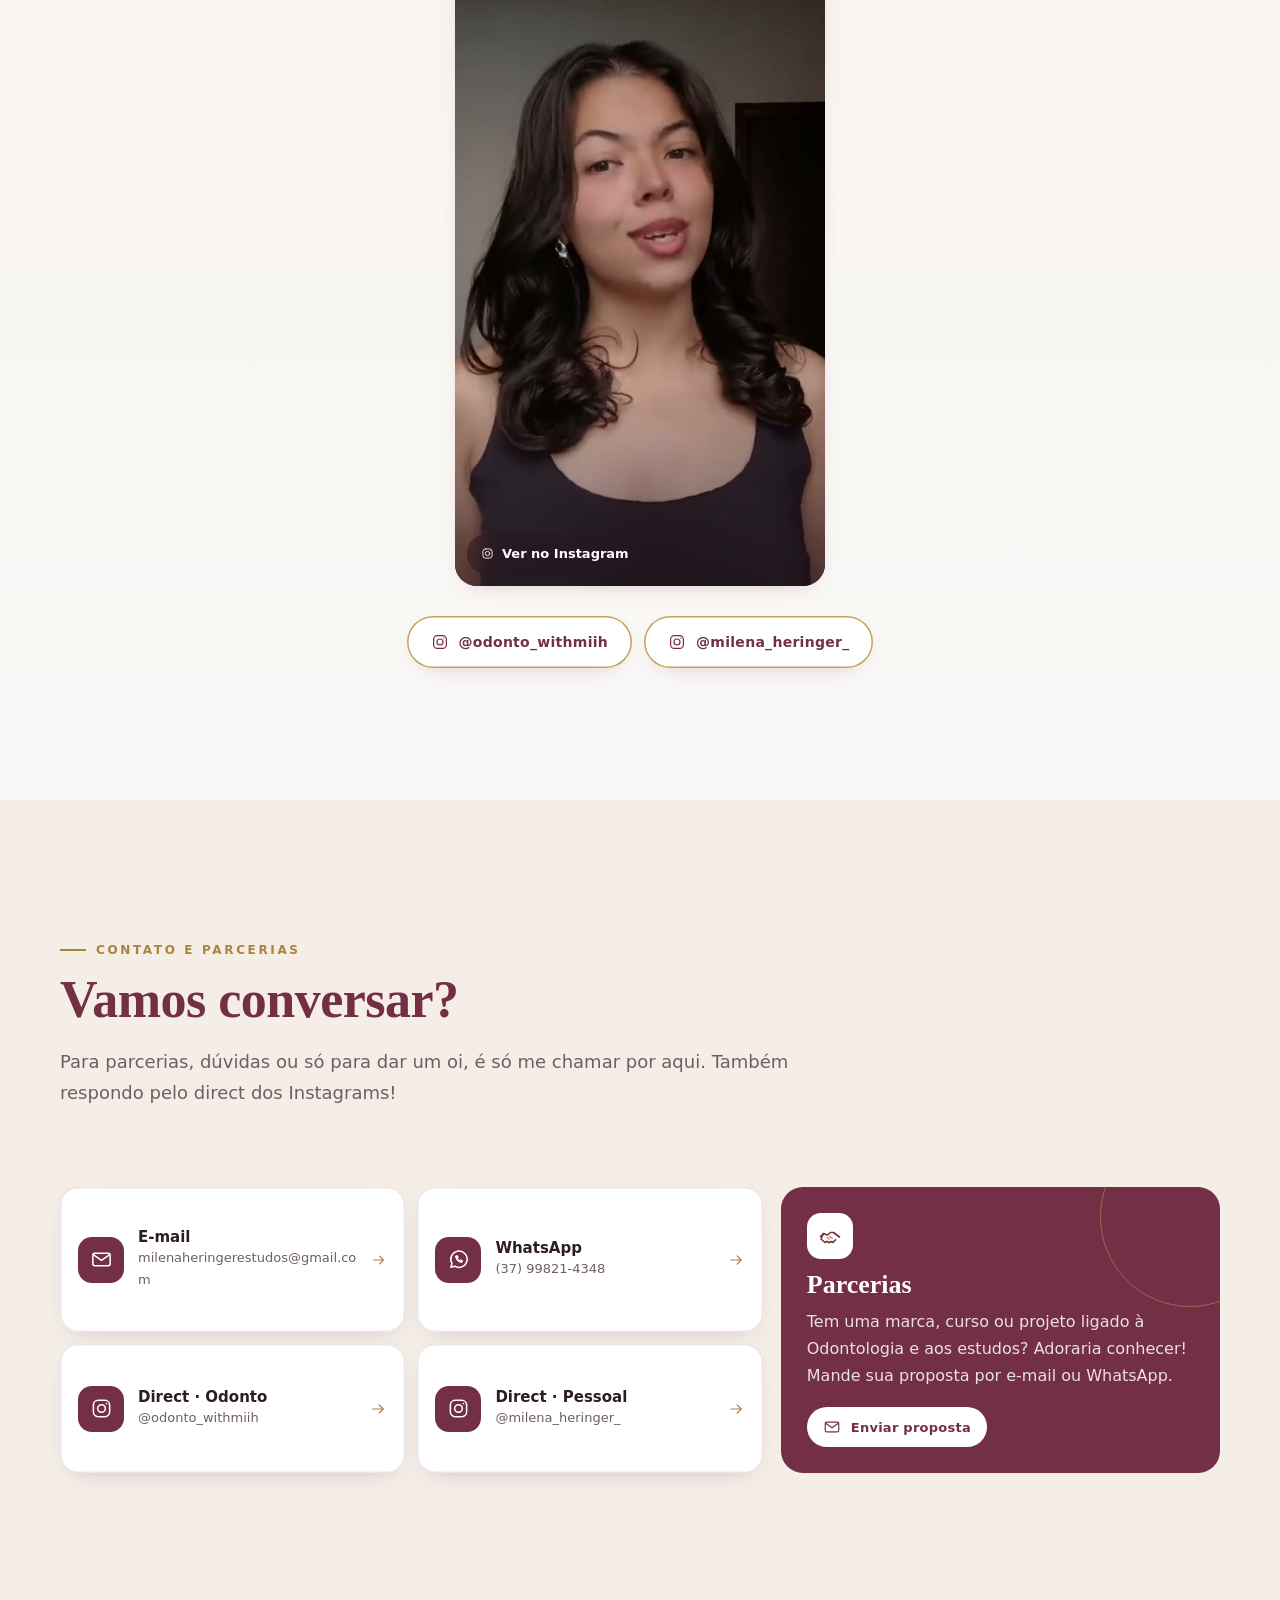
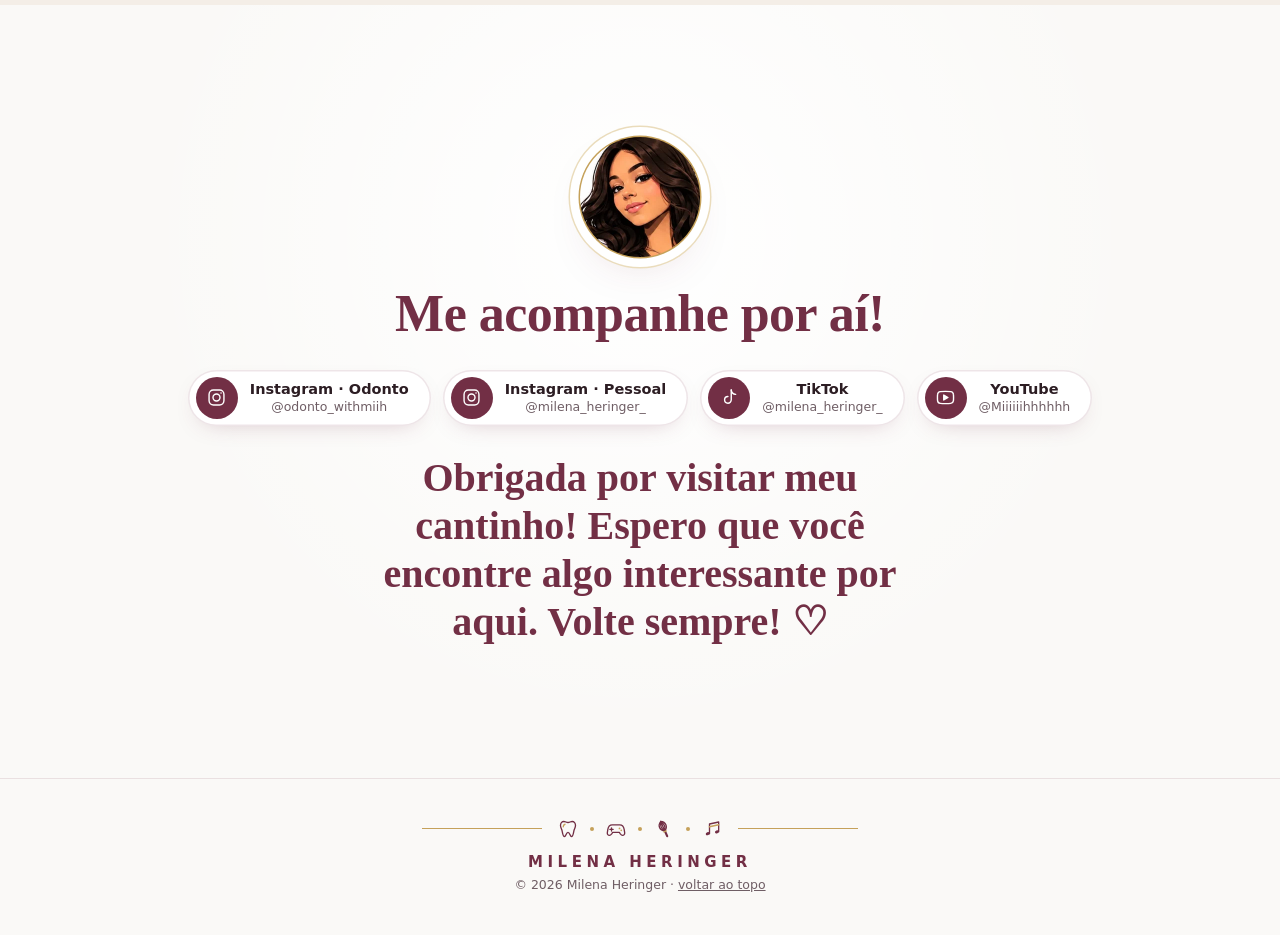
==== commit 665459d0: "Adicionar seção Instagram e vídeo na seção Vídeos - Nova seção Instagram com 4 reels tocando sozinho" ====
--- a/index.html
+++ b/index.html
@@ -7,7 +7,7 @@
 <meta name="description" content="O cantinho da Milena Heringer: acadêmica de Odontologia, pianista e apaixonada por estudar. Resumos de Odontologia, estante de livros, trajetória e um pouco da rotina.">
 <meta name="theme-color" content="#FAF9F7">
 <meta name="color-scheme" content="light">
-<meta http-equiv="Content-Security-Policy" content="default-src 'self'; script-src 'self' https://cdn.jsdelivr.net; style-src 'self' 'unsafe-inline' https://fonts.googleapis.com; font-src https://fonts.gstatic.com; img-src 'self' data: blob: https://i.ytimg.com https://*.supabase.co; connect-src 'self' https://*.supabase.co wss://*.supabase.co https://cdn.jsdelivr.net; frame-src https://www.youtube-nocookie.com; media-src 'self' https://*.supabase.co; object-src 'none'; base-uri 'self'; form-action 'self'">
+<meta http-equiv="Content-Security-Policy" content="default-src 'self'; script-src 'self' https://cdn.jsdelivr.net; style-src 'self' 'unsafe-inline' https://fonts.googleapis.com; font-src https://fonts.gstatic.com; img-src 'self' data: blob: https://i.ytimg.com https://*.supabase.co; connect-src 'self' https://*.supabase.co wss://*.supabase.co https://cdn.jsdelivr.net; frame-src https://www.youtube-nocookie.com https://www.instagram.com; media-src 'self' https://*.supabase.co; object-src 'none'; base-uri 'self'; form-action 'self'">
 <meta name="referrer" content="strict-origin-when-cross-origin">
 <meta property="og:type" content="website">
 <meta property="og:locale" content="pt_BR">
@@ -46,6 +46,7 @@
     <a href="#resumos">Resumos</a>
     <a href="#livros">Livros</a>
     <a href="#videos">Vídeos</a>
+    <a href="#instagram" id="nav-instagram" hidden>Instagram</a>
     <a href="#contato">Contato</a>
   </nav>
   <button class="burger" aria-controls="menu" aria-expanded="false" aria-label="Abrir menu"><span></span><span></span><span></span></button>
@@ -203,6 +204,19 @@
     </div>
   </section>
 
+  <!-- 8b · INSTAGRAM -->
+  <section class="insta section" id="instagram" aria-labelledby="insta-title" hidden>
+    <div class="wrap">
+      <header class="sec-head reveal">
+        <p class="eyebrow">Direto do Instagram</p>
+        <h2 id="insta-title" class="title" data-bind="instagram.title"></h2>
+        <p class="lead" data-bind="instagram.text"></p>
+      </header>
+      <div class="insta-grid" id="insta-grid"></div>
+      <div class="insta-profiles reveal" id="insta-profiles"></div>
+    </div>
+  </section>
+
   <!-- 9 · CONTATO E PARCERIAS -->
   <section class="talk section" id="contato" aria-labelledby="talk-title">
     <div class="wrap talk-grid">
--- a/css/styles.css
+++ b/css/styles.css
@@ -531,6 +531,29 @@
 
 /* ── videos ── */
 .videos { background: var(--cream); }
+/* ── instagram ── */
+.insta { background: linear-gradient(var(--cream), var(--off)); }
+.insta-grid { display: flex; flex-wrap: wrap; justify-content: center; align-items: flex-start; gap: 22px; margin-top: 14px; }
+.insta-post { position: relative; border-radius: var(--r); overflow: hidden; background: #fff; box-shadow: var(--shadow-sm), inset 0 0 0 1px var(--line); flex: 1 1 326px; max-width: 370px; min-width: min(100%, 326px); }
+.insta-post::before { content: ""; position: absolute; inset: 0; z-index: 1; background: linear-gradient(110deg, transparent 30%, rgba(244, 231, 233, .8) 50%, transparent 70%) 0 0 / 200% 100%, #fff; animation: insta-shimmer 1.4s linear infinite; transition: opacity .4s; pointer-events: none; }
+.insta-post.is-ready::before { opacity: 0; animation: none; }
+.insta-post iframe { position: relative; display: block; width: 100%; height: 560px; border: 0; background: transparent; }
+@keyframes insta-shimmer { to { background-position: -200% 0, 0 0; } }
+.insta-post--video { margin: 0; aspect-ratio: 9 / 16; background: var(--wine-3); }
+.insta-post--video::before { display: none; }
+.insta-post--wide { flex-basis: 100%; max-width: 880px; }
+.insta-post--video video { position: absolute; inset: 0; width: 100%; height: 100%; object-fit: cover; display: block; cursor: pointer; }
+.insta-post--video::after { content: ""; position: absolute; inset: auto 0 0; height: 30%; background: linear-gradient(transparent, rgba(44, 23, 32, .55)); pointer-events: none; }
+.insta-sound, .insta-link { position: absolute; z-index: 2; display: inline-flex; align-items: center; justify-content: center; gap: 8px; border: 0; color: #fff; cursor: pointer;
+  background: rgba(44, 23, 32, .45); backdrop-filter: blur(8px); -webkit-backdrop-filter: blur(8px); transition: background .25s, transform .25s var(--ease); }
+.insta-sound { top: 12px; right: 12px; width: 44px; height: 44px; border-radius: 50%; font-size: 20px; }
+.insta-sound:hover, .insta-link:hover { background: var(--wine); transform: translateY(-1px); }
+.insta-link { left: 12px; bottom: 12px; min-height: 40px; padding: 0 14px; border-radius: 999px; font: 600 13px/1 var(--f-sans); text-decoration: none; }
+.insta-post--video.is-paused::after { height: 100%; background: rgba(44, 23, 32, .35) center / 64px no-repeat url("data:image/svg+xml,%3Csvg xmlns='http://www.w3.org/2000/svg' viewBox='0 0 24 24' fill='white'%3E%3Cpath d='M8 5.5v13l10.5-6.5L8 5.5Z'/%3E%3C/svg%3E"); }
+.insta-post--video video[controls] { cursor: auto; }
+.insta-post--video:has(video[controls])::after { display: none; }
+.insta-profiles { display: flex; flex-wrap: wrap; justify-content: center; gap: 12px; margin-top: 30px; }
+.insta-profiles:empty { display: none; }
 .video-grid { display: grid; gap: 18px; grid-template-columns: repeat(auto-fill, minmax(min(100%, 300px), 1fr)); margin-top: 14px; }
 .video { border-radius: var(--r); background: #fff; overflow: hidden; box-shadow: var(--shadow-sm); transition: transform .45s var(--ease), box-shadow .45s; }
 .video:hover { transform: translateY(-5px); box-shadow: var(--shadow); }
@@ -541,6 +564,12 @@
 .thumb .play .ic { fill: currentColor; margin-left: 3px; }
 .video:hover .play { transform: scale(1.1); }
 .video-body { padding: 16px 18px 20px; }
+.video--feature { grid-column: 1 / -1; width: 100%; max-width: 880px; justify-self: center; }
+.video--auto:hover { transform: none; }
+.thumb--auto { cursor: default; }
+.thumb--auto video { pointer-events: auto; cursor: pointer; }
+.thumb--auto.is-paused::after { content: ""; position: absolute; inset: 0; pointer-events: none; background: rgba(44, 23, 32, .35) center / 64px no-repeat url("data:image/svg+xml,%3Csvg xmlns='http://www.w3.org/2000/svg' viewBox='0 0 24 24' fill='white'%3E%3Cpath d='M8 5.5v13l10.5-6.5L8 5.5Z'/%3E%3C/svg%3E"); }
+@media (min-width: 900px) { .video--feature .video-body { padding: 20px 26px 24px; } .video--feature h3 { font-size: 24px; } }
 .video-body .tag { font: 700 10.5px/1.2 var(--f-sans); letter-spacing: .16em; text-transform: uppercase; color: var(--gold-2); }
 .video-body h3 { margin: 6px 0 6px; font: 600 19px/1.3 var(--f-serif); color: var(--wine); }
 .video-body p { margin: 0; font-size: 14.5px; color: var(--muted); }
@@ -600,7 +629,7 @@
   html { scroll-behavior: auto; }
   .js .reveal, .js .polaroid.reveal { opacity: 1; transform: none; transition: none; }
   .js .polaroid.reveal { transform: rotate(-3deg); }
-  .hero-pattern, .scroll-hint span, .portrait-orbit { animation: none; }
+  .hero-pattern, .scroll-hint span, .portrait-orbit, .insta-post::before { animation: none; }
   .orbit, .badge > i { animation-duration: 90s; }
   .btn:hover, .doc:hover, .hobby:hover, .video:hover, .tl-card:hover, .book:hover, .book:focus-within { transform: none; }
 }
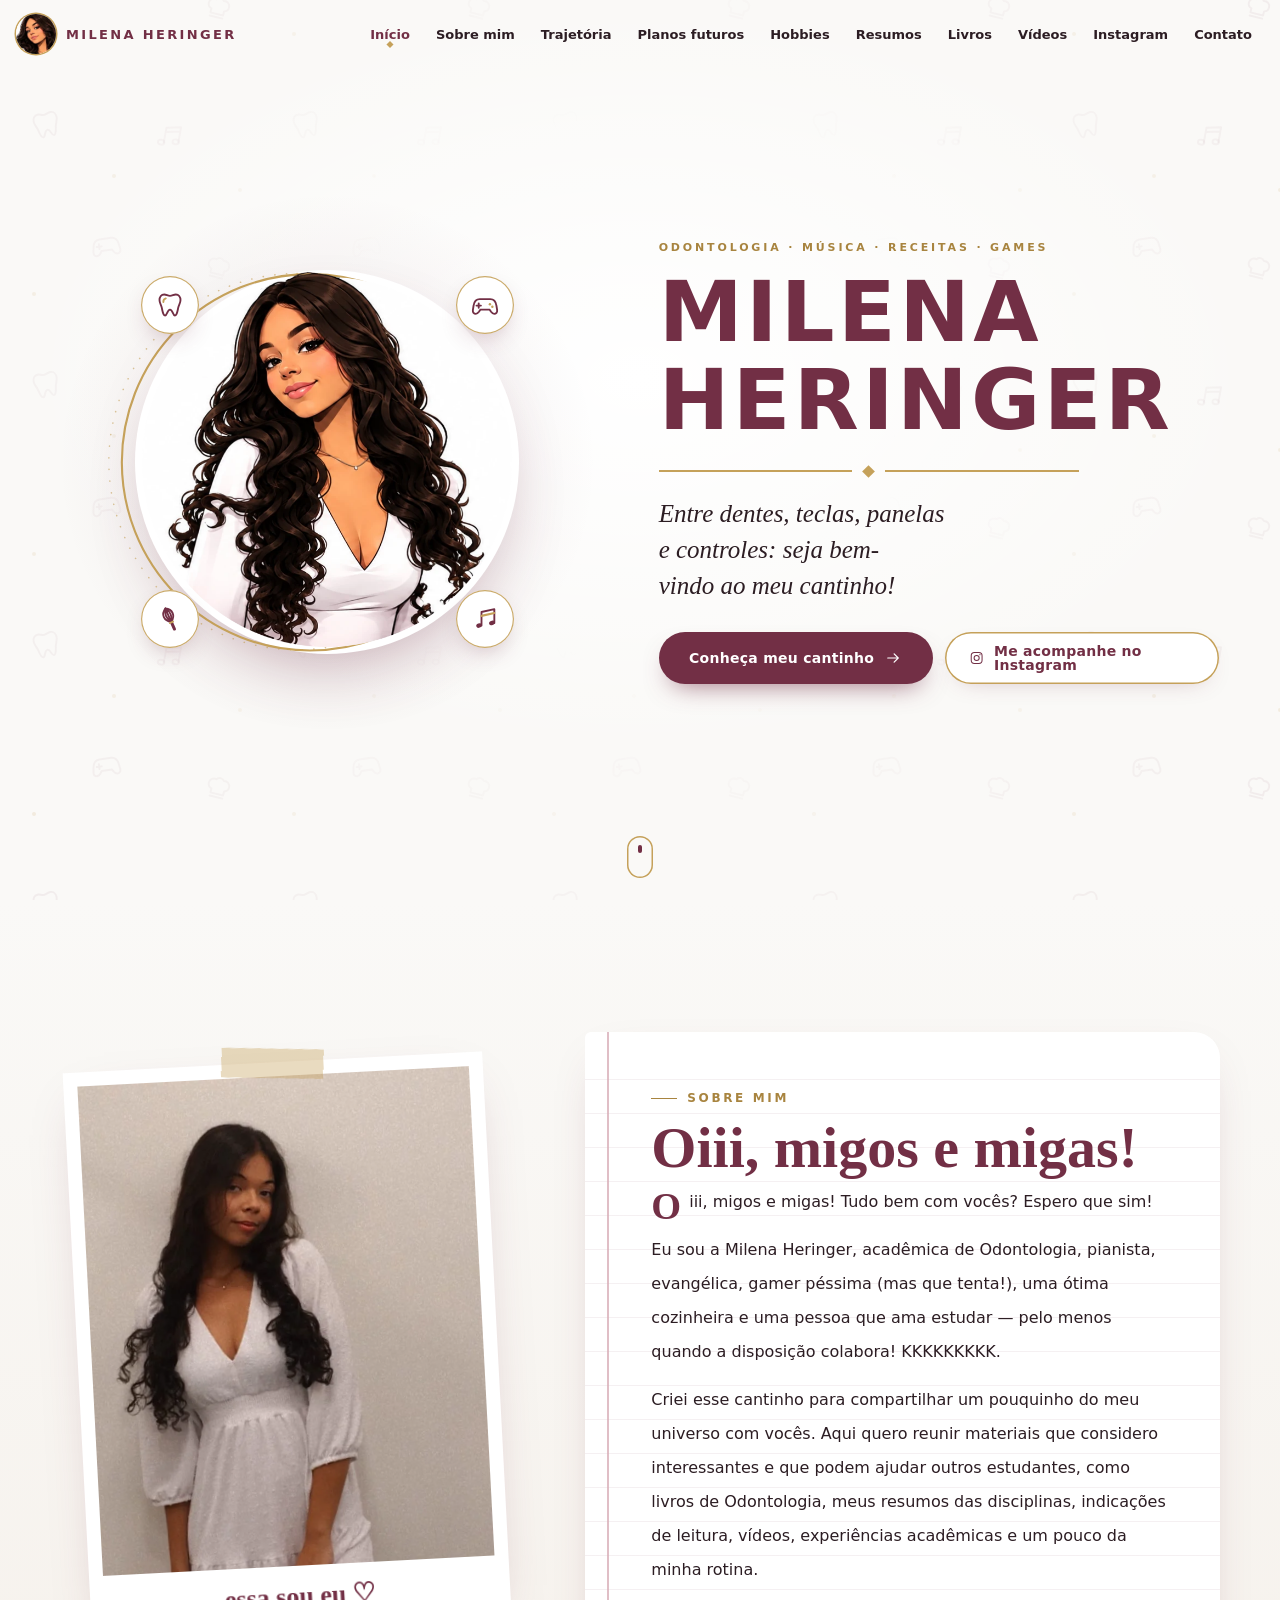
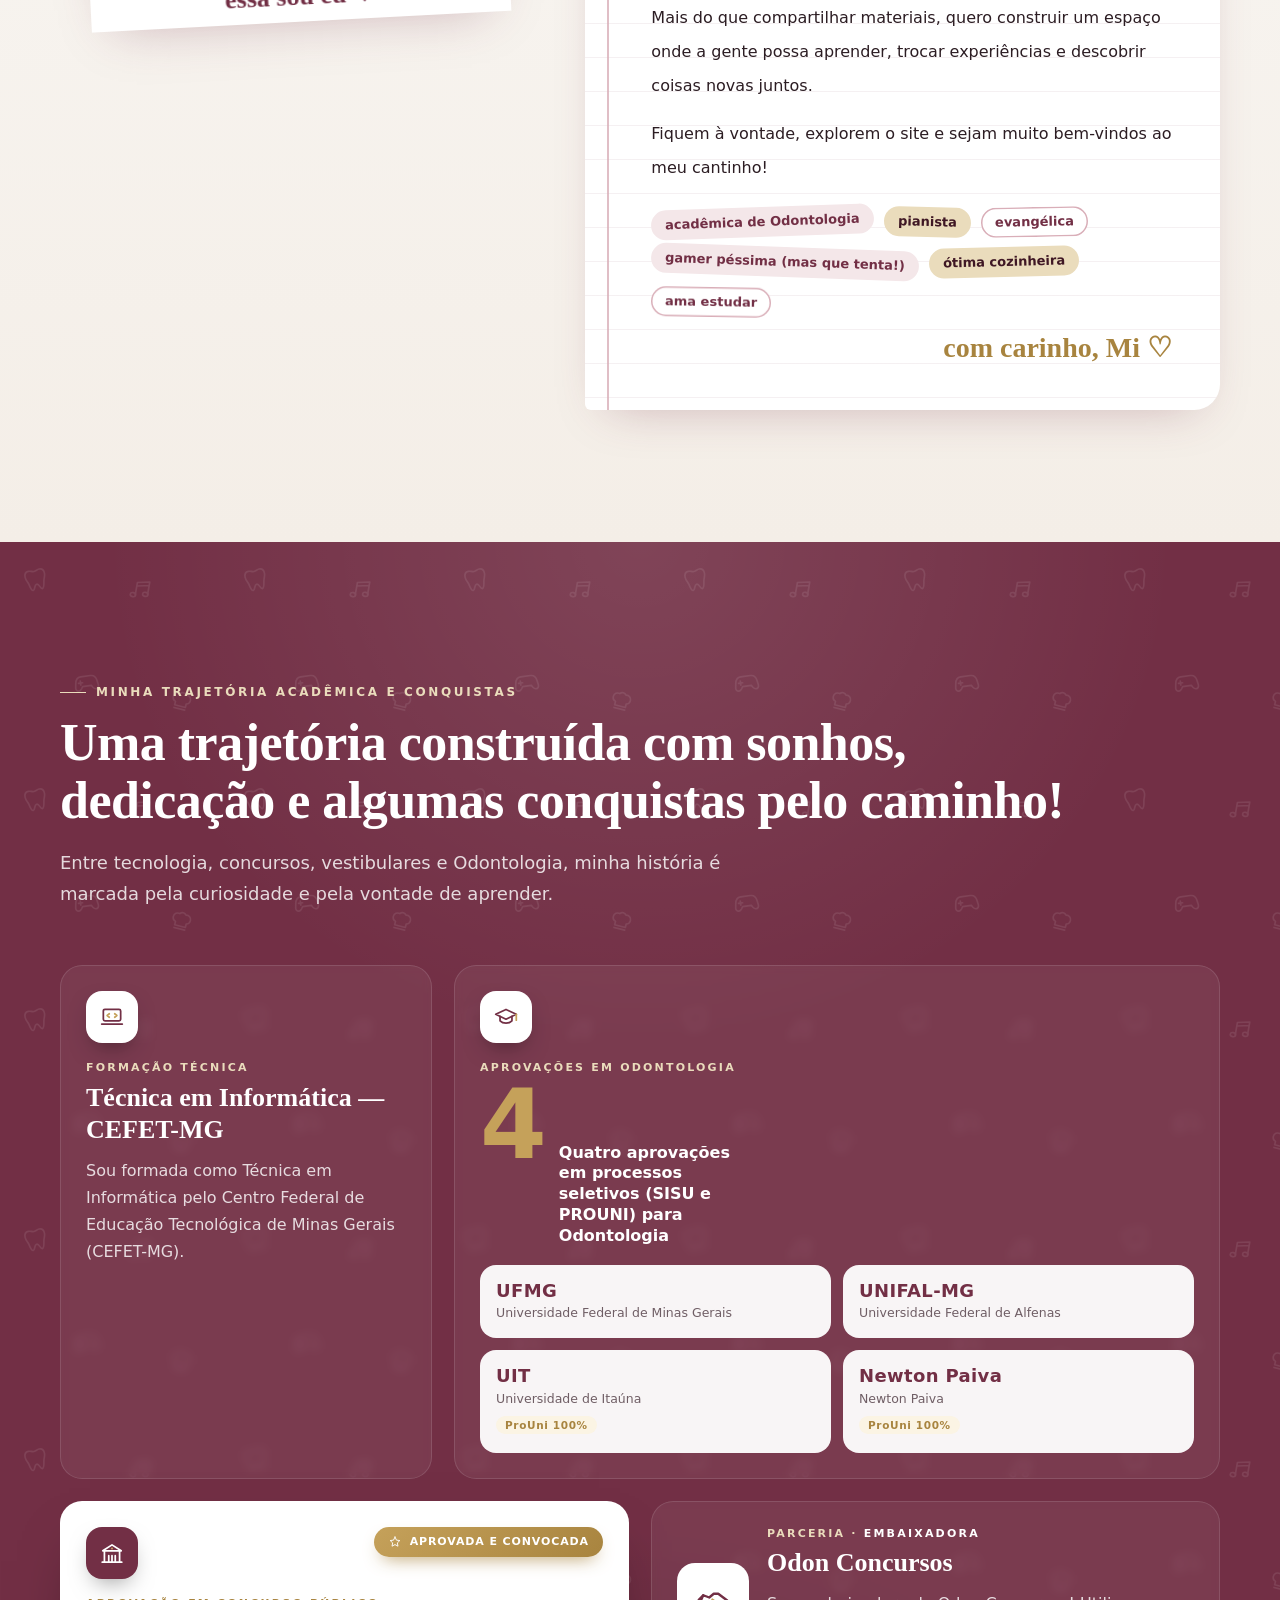
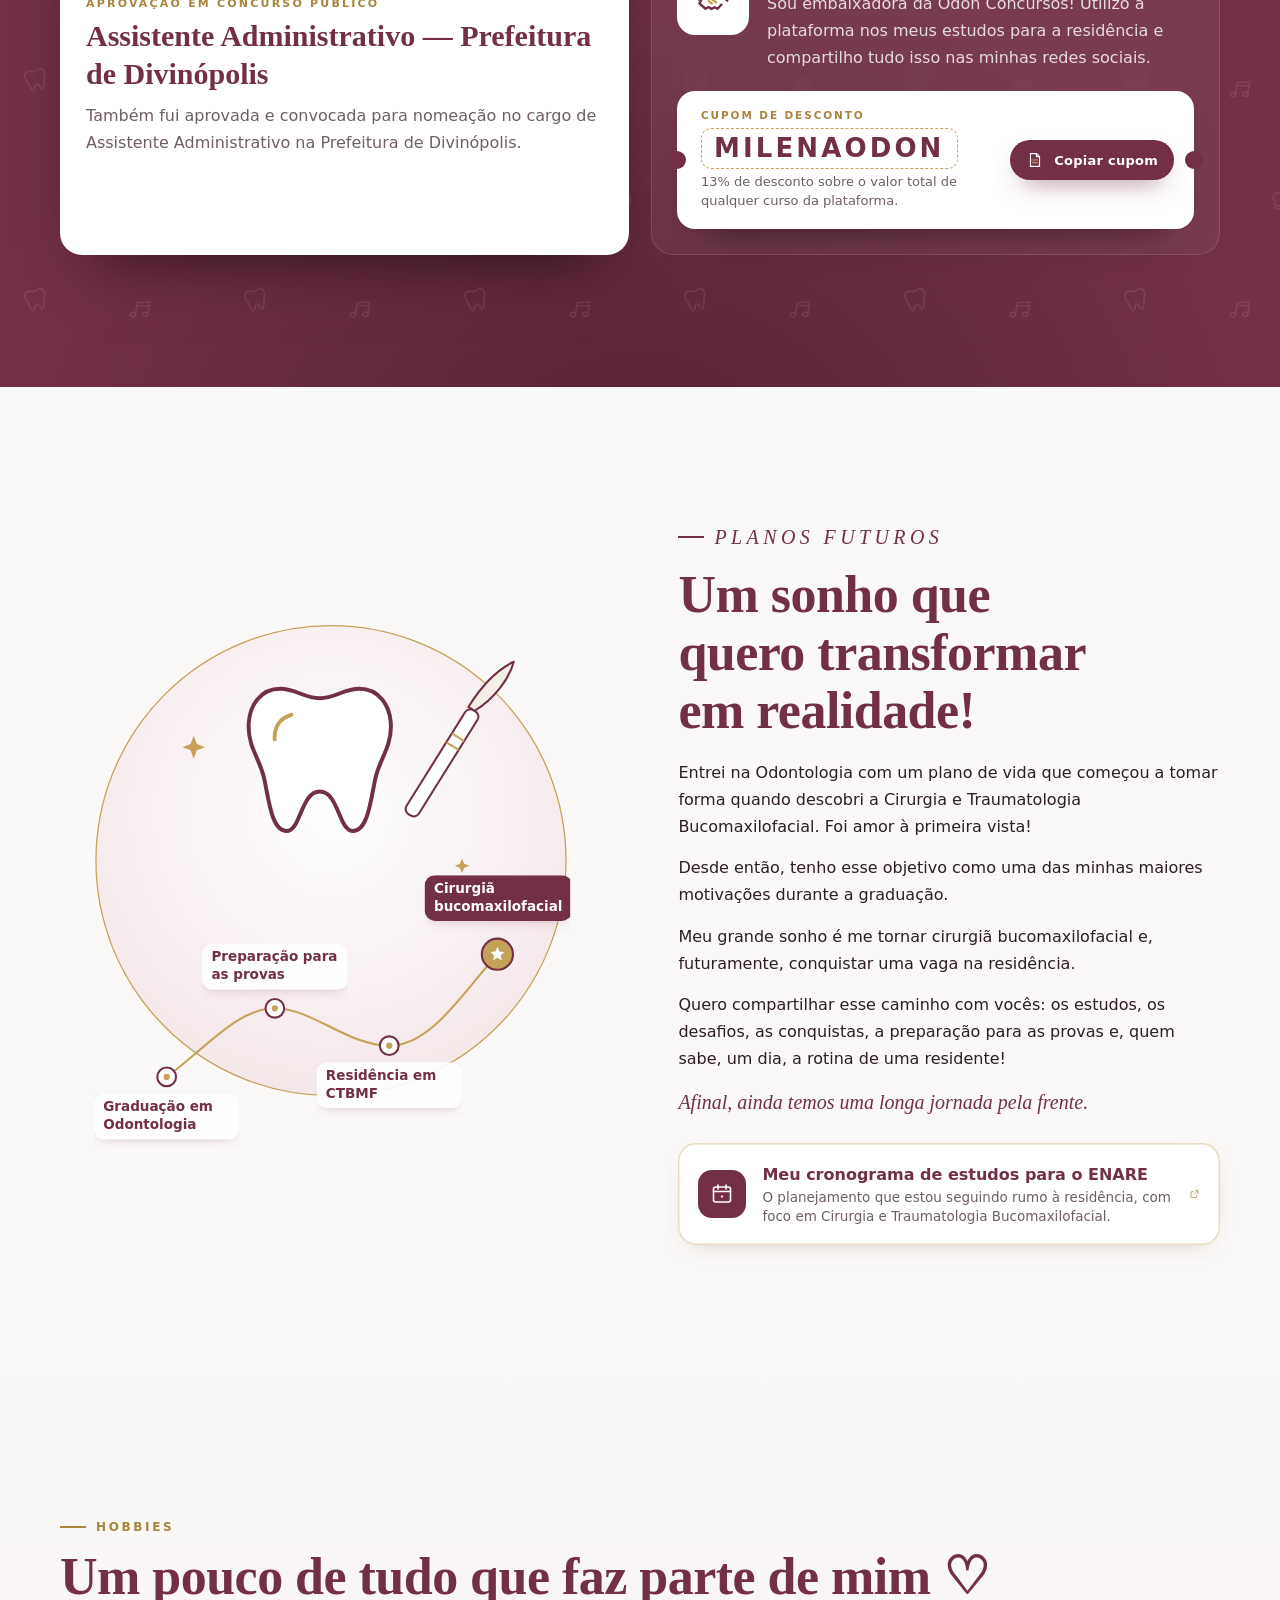
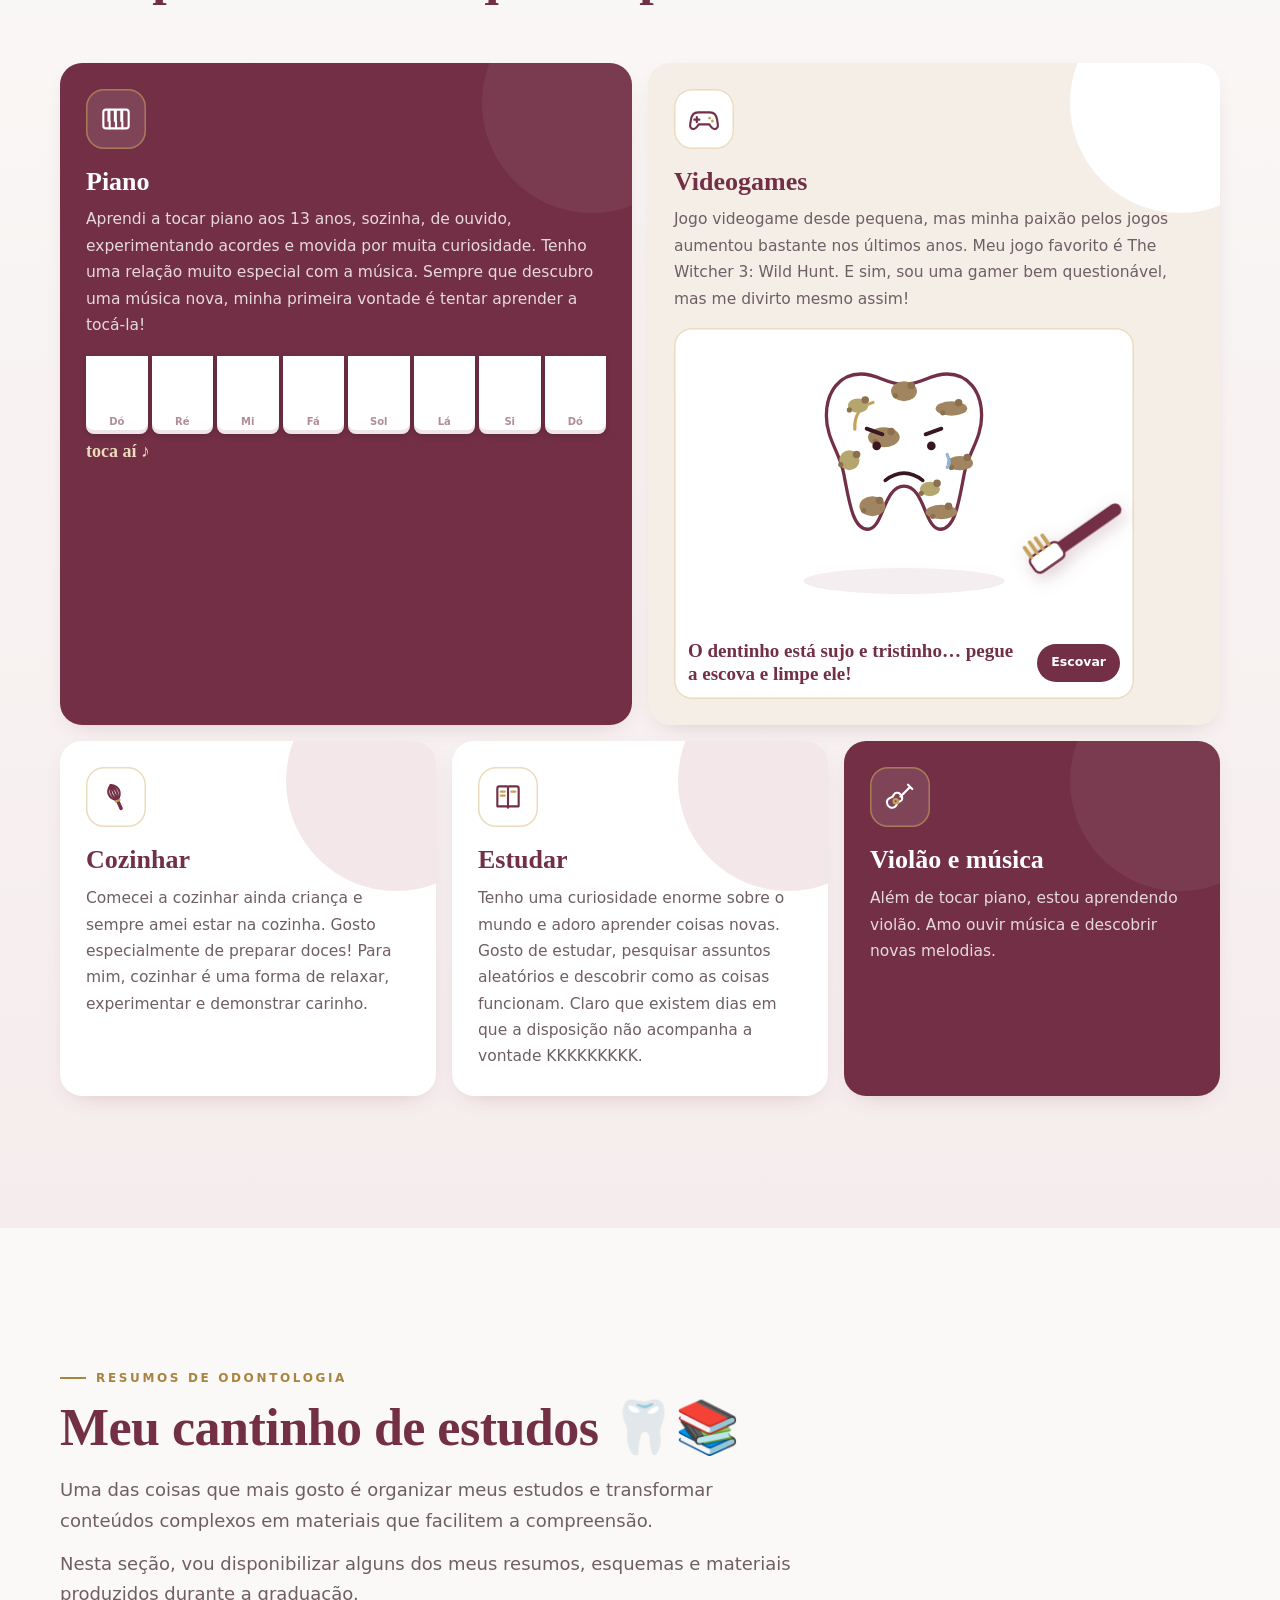
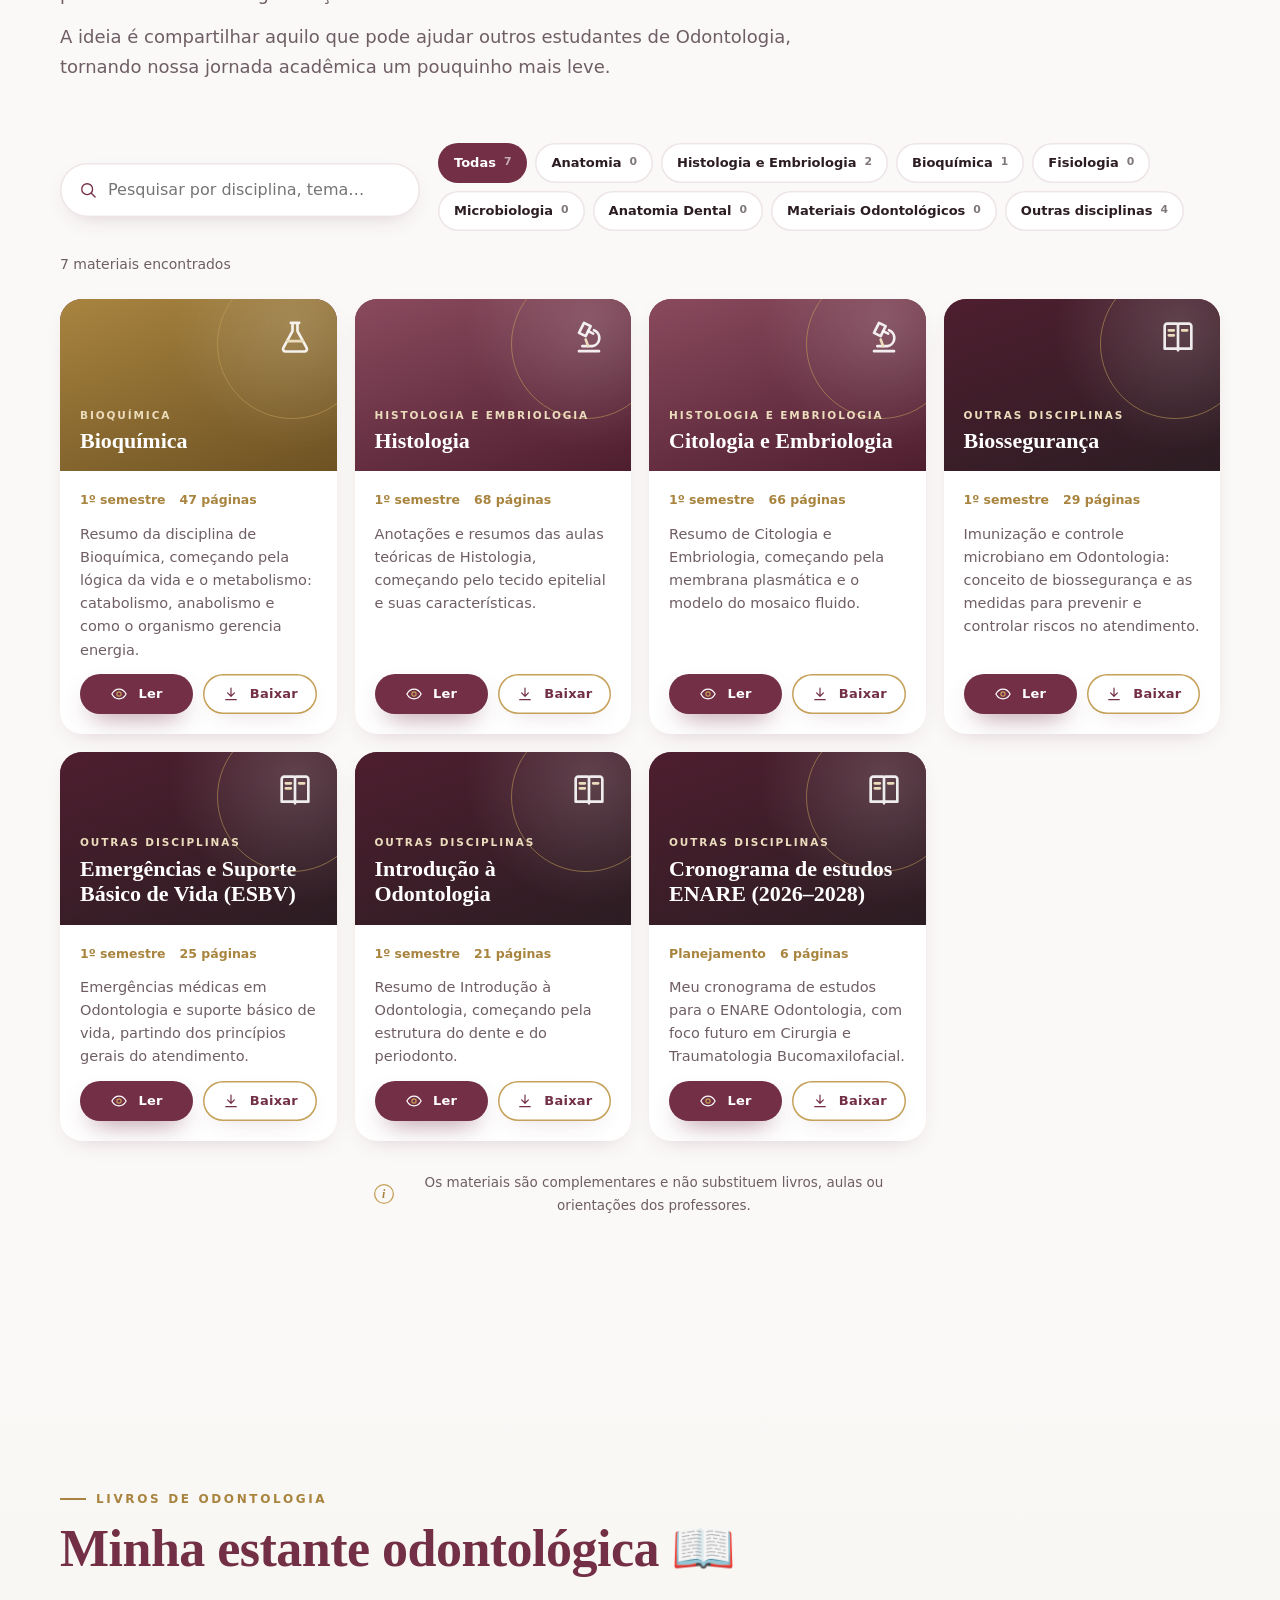
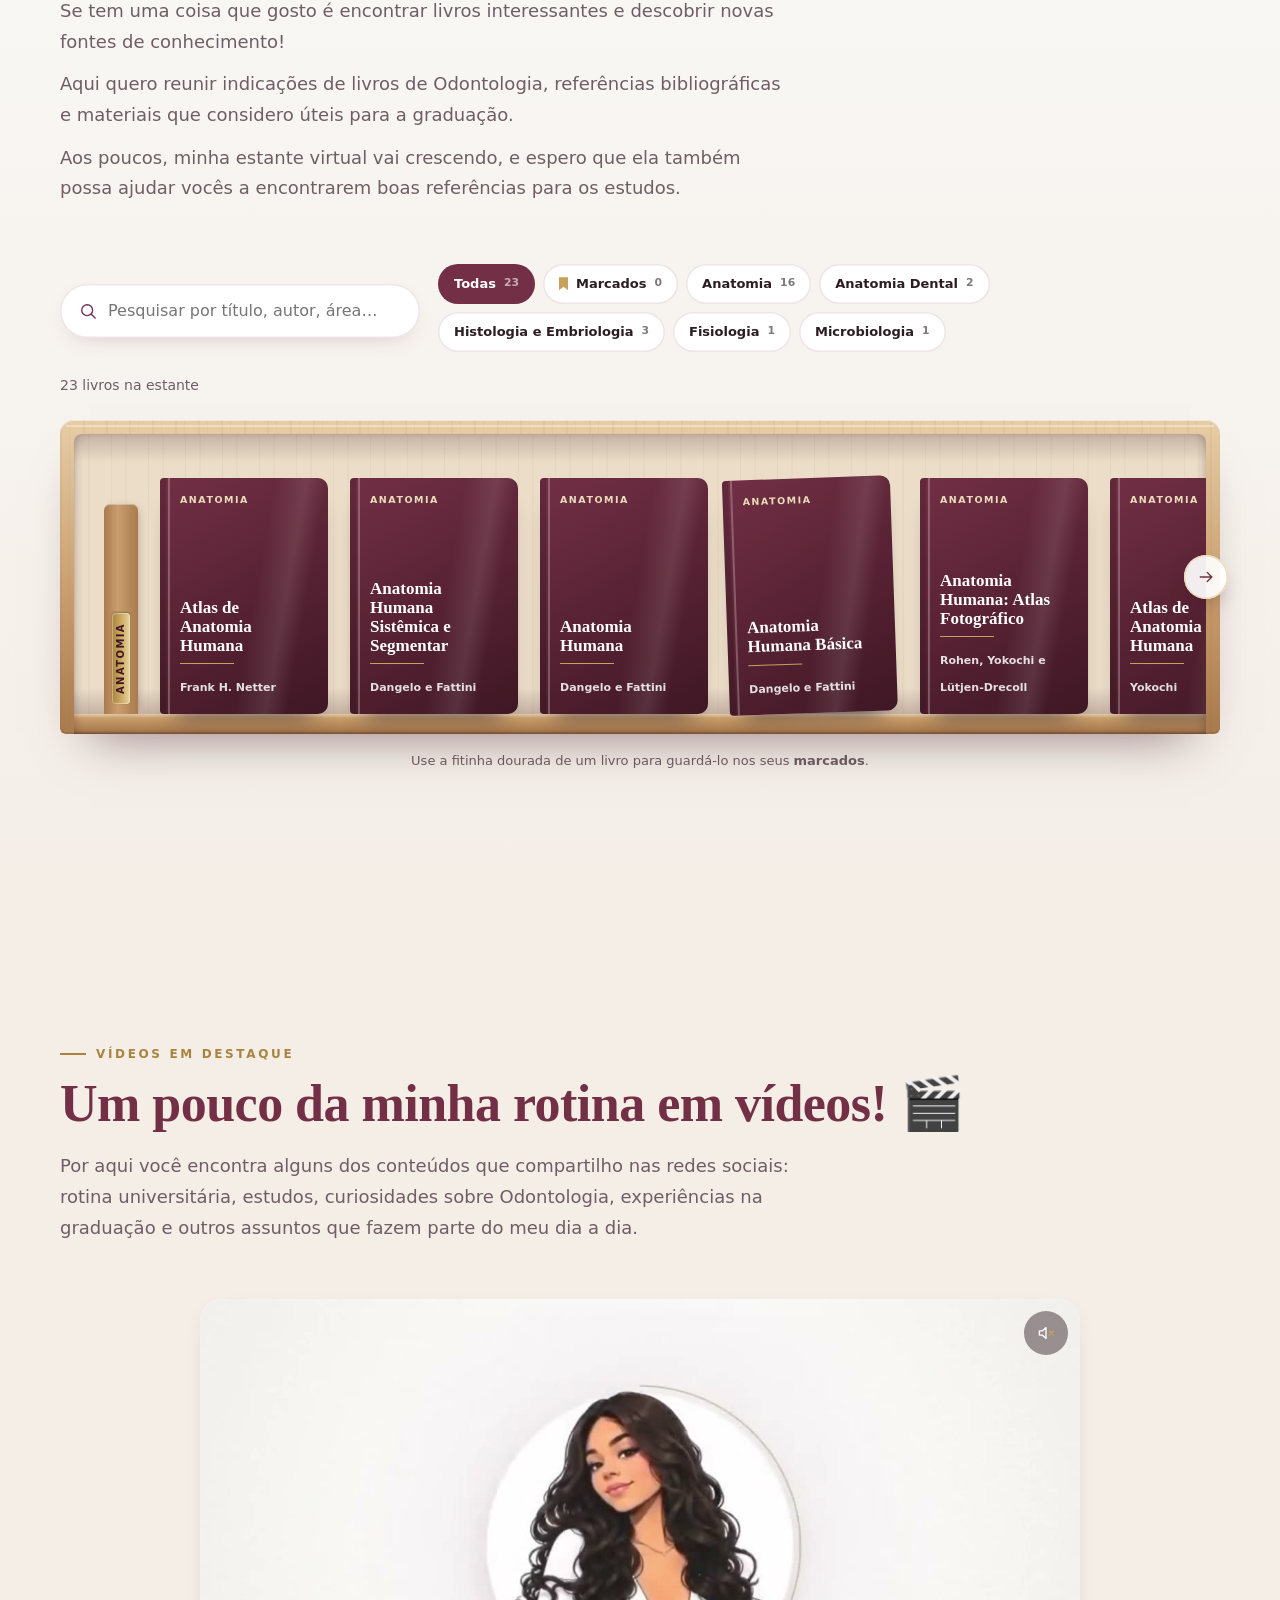
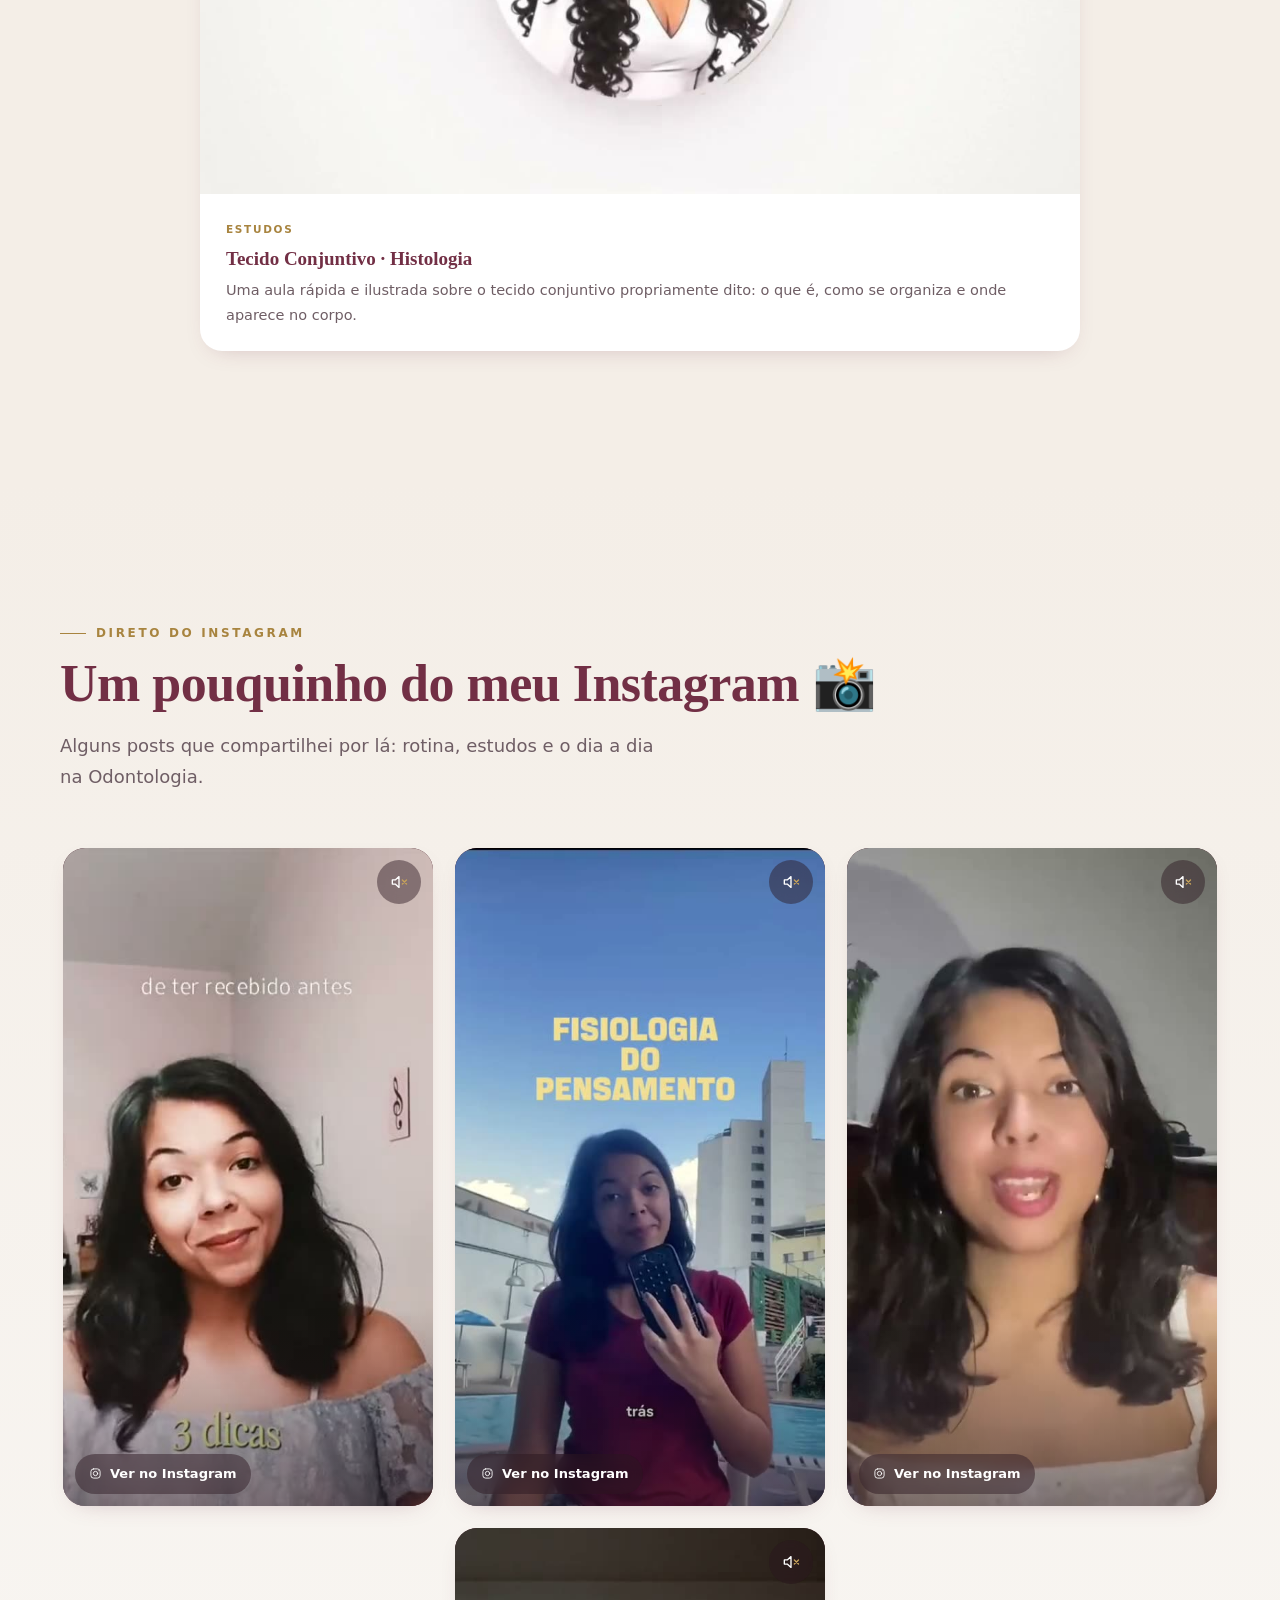
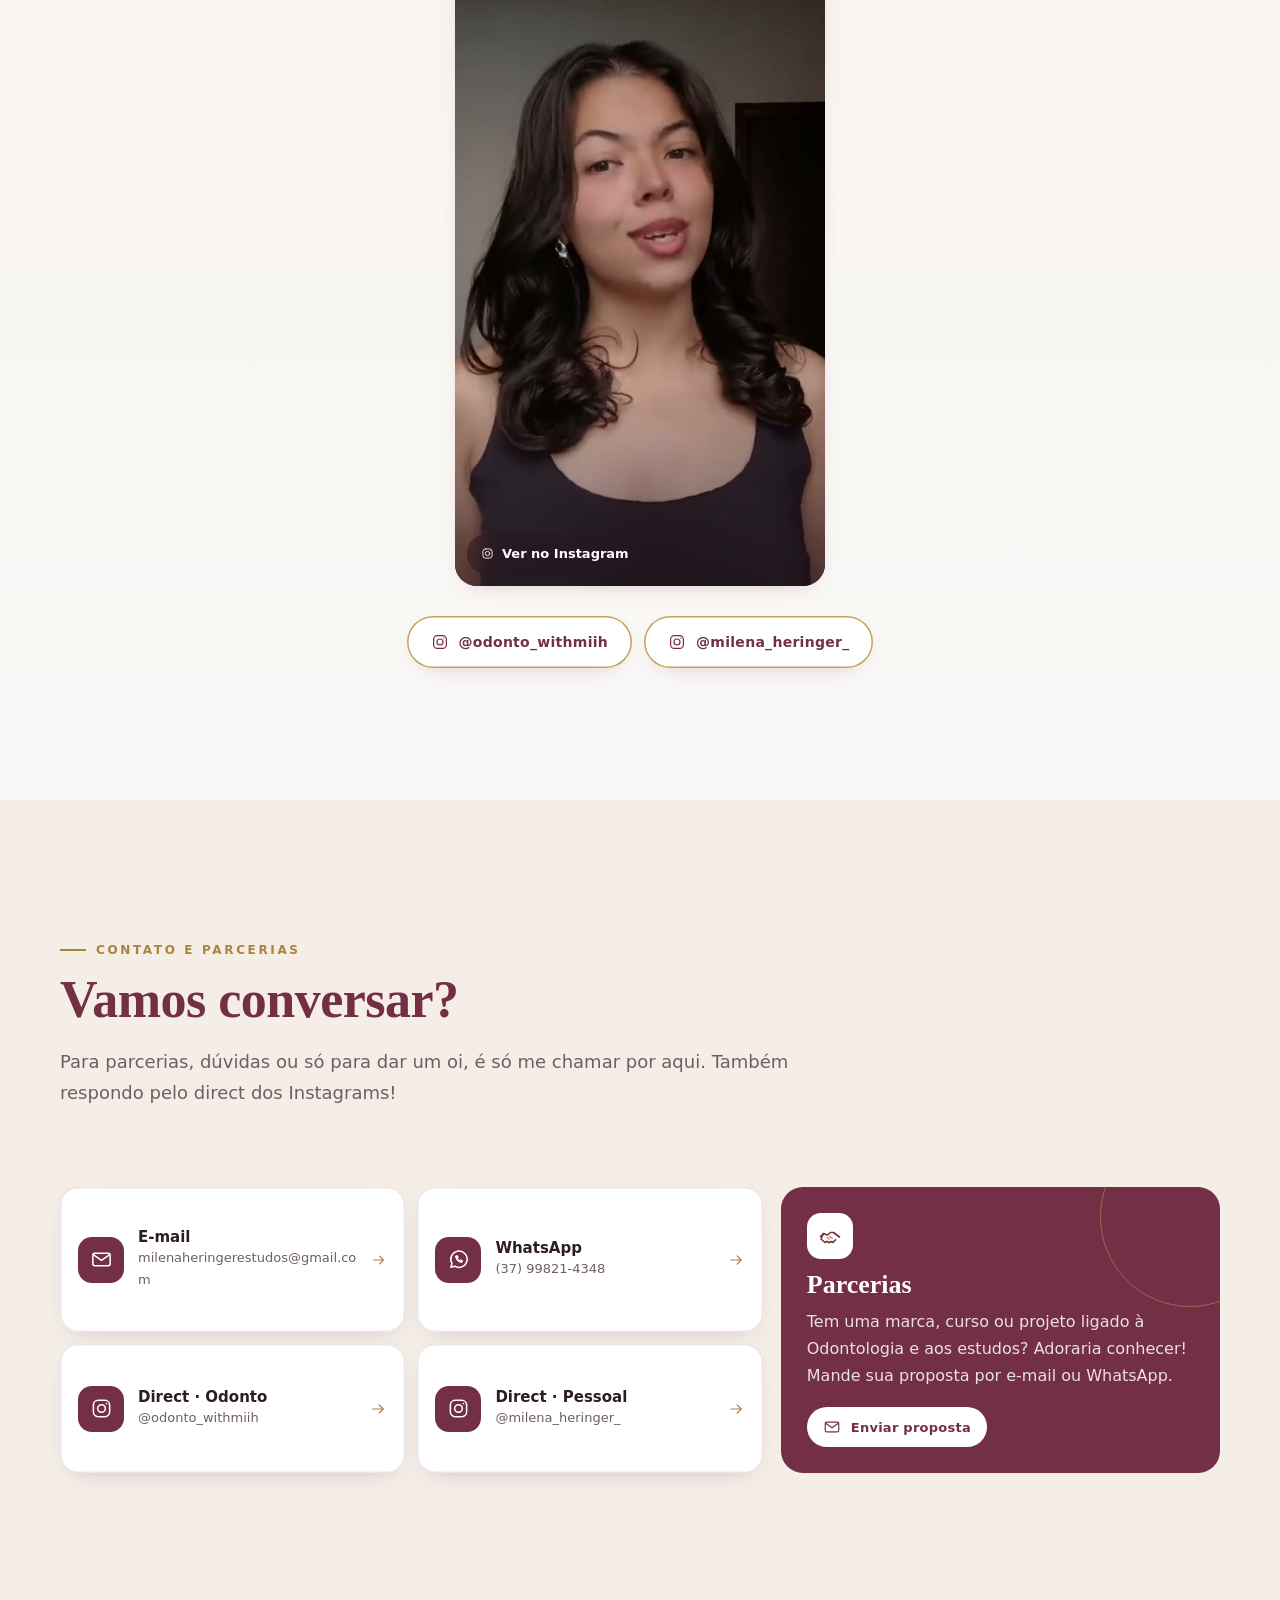
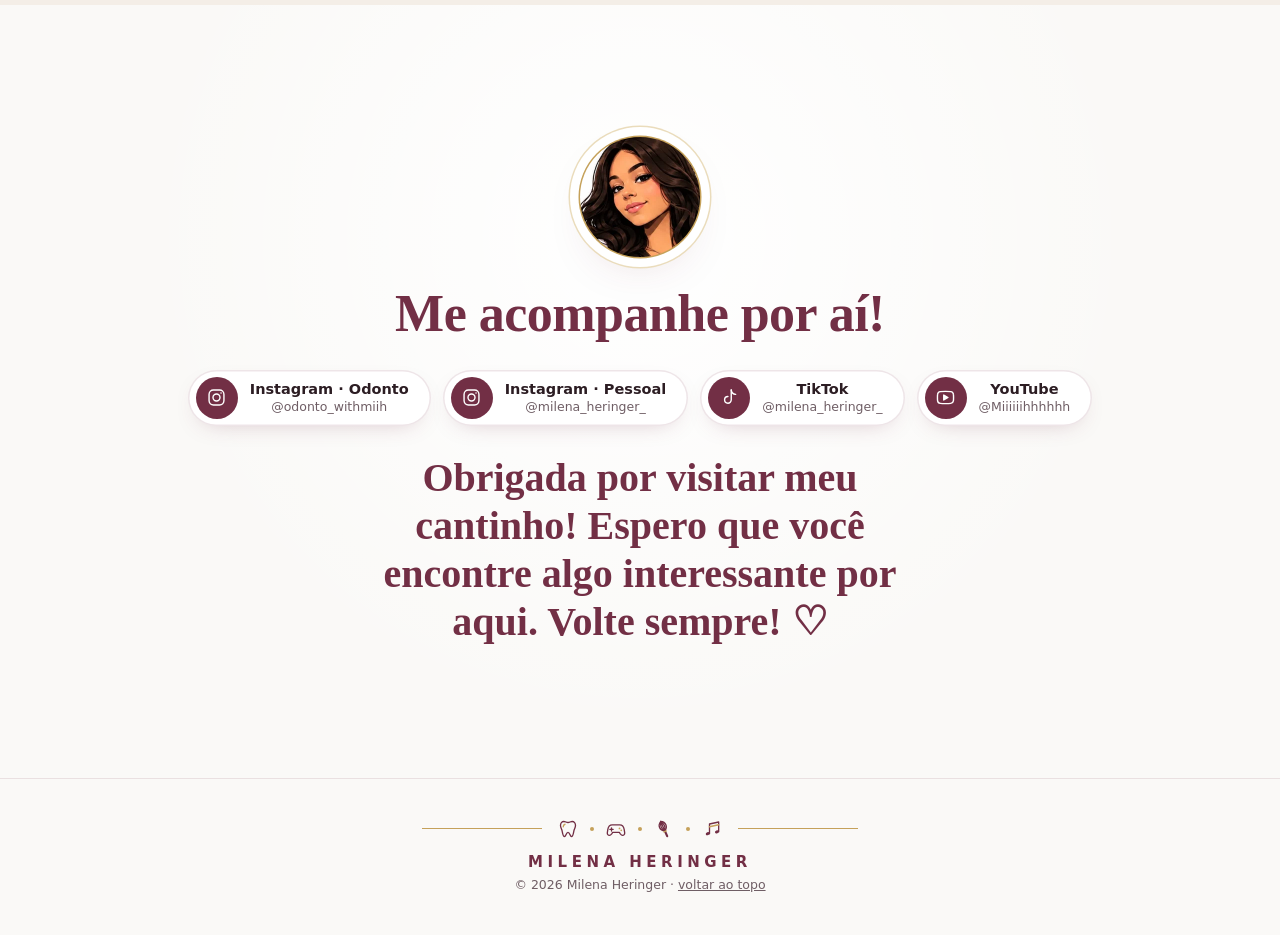
==== commit e2ac65ea: "Atualizar versão do CSS para forçar recarga Co-Authored-By: Claude Opus 5.5 <noreply@anthropic.com>" ====
--- a/index.html
+++ b/index.html
@@ -21,7 +21,7 @@
 <link rel="preconnect" href="https://fonts.gstatic.com" crossorigin>
 <link rel="stylesheet" href="https://fonts.googleapis.com/css2?family=Caveat:wght@500;700&family=Fraunces:ital,opsz,wght@0,9..144,500;0,9..144,600;1,9..144,500;1,9..144,600&family=Montserrat:wght@400;500;600;700;800&display=swap">
 <link rel="preload" as="image" href="assets/boneca.webp">
-<link rel="stylesheet" href="css/styles.css?v=5">
+<link rel="stylesheet" href="css/styles.css?v=6">
 <script type="application/ld+json">{"@context":"https://schema.org","@type":"Person","name":"Milena Heringer","description":"Acadêmica de Odontologia, pianista e criadora de conteúdo.","knowsAbout":["Odontologia","Cirurgia e Traumatologia Bucomaxilofacial","Piano","Culinária","Games"]}</script>
 </head>
 <body>
